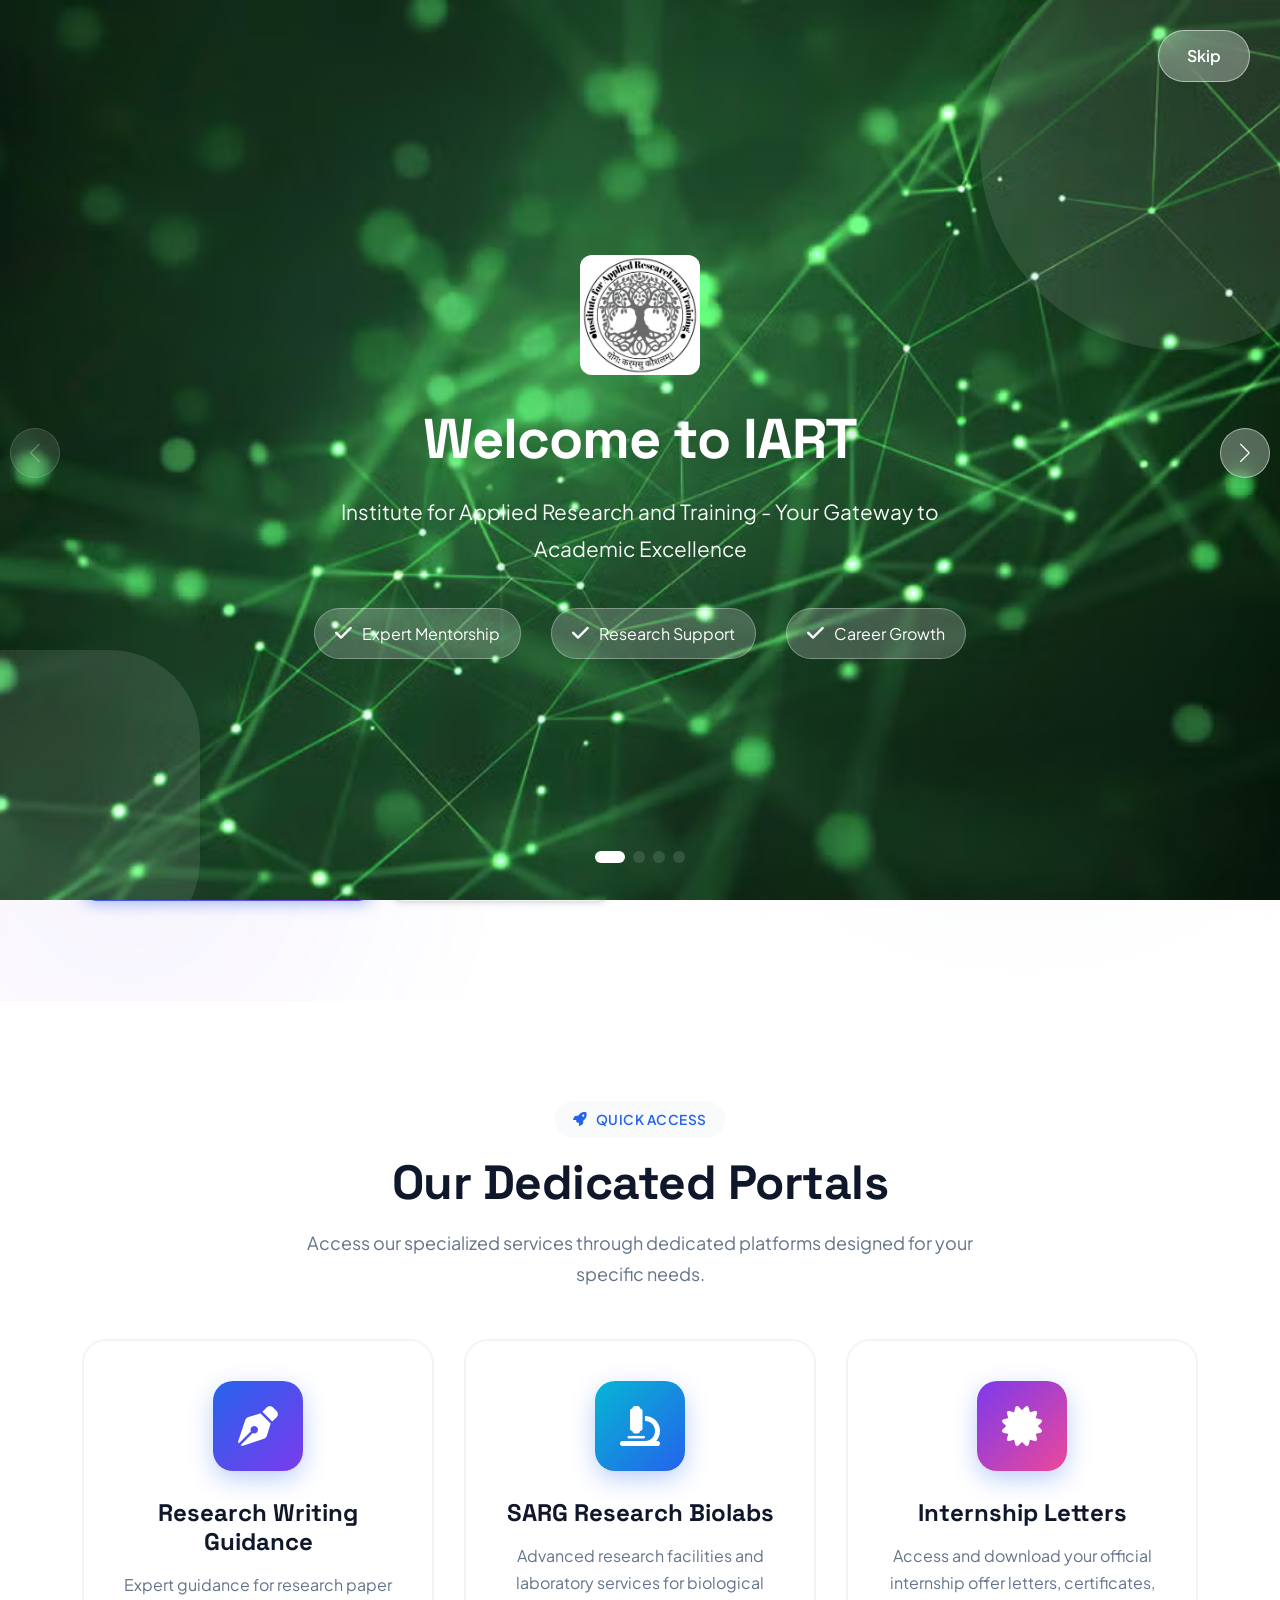
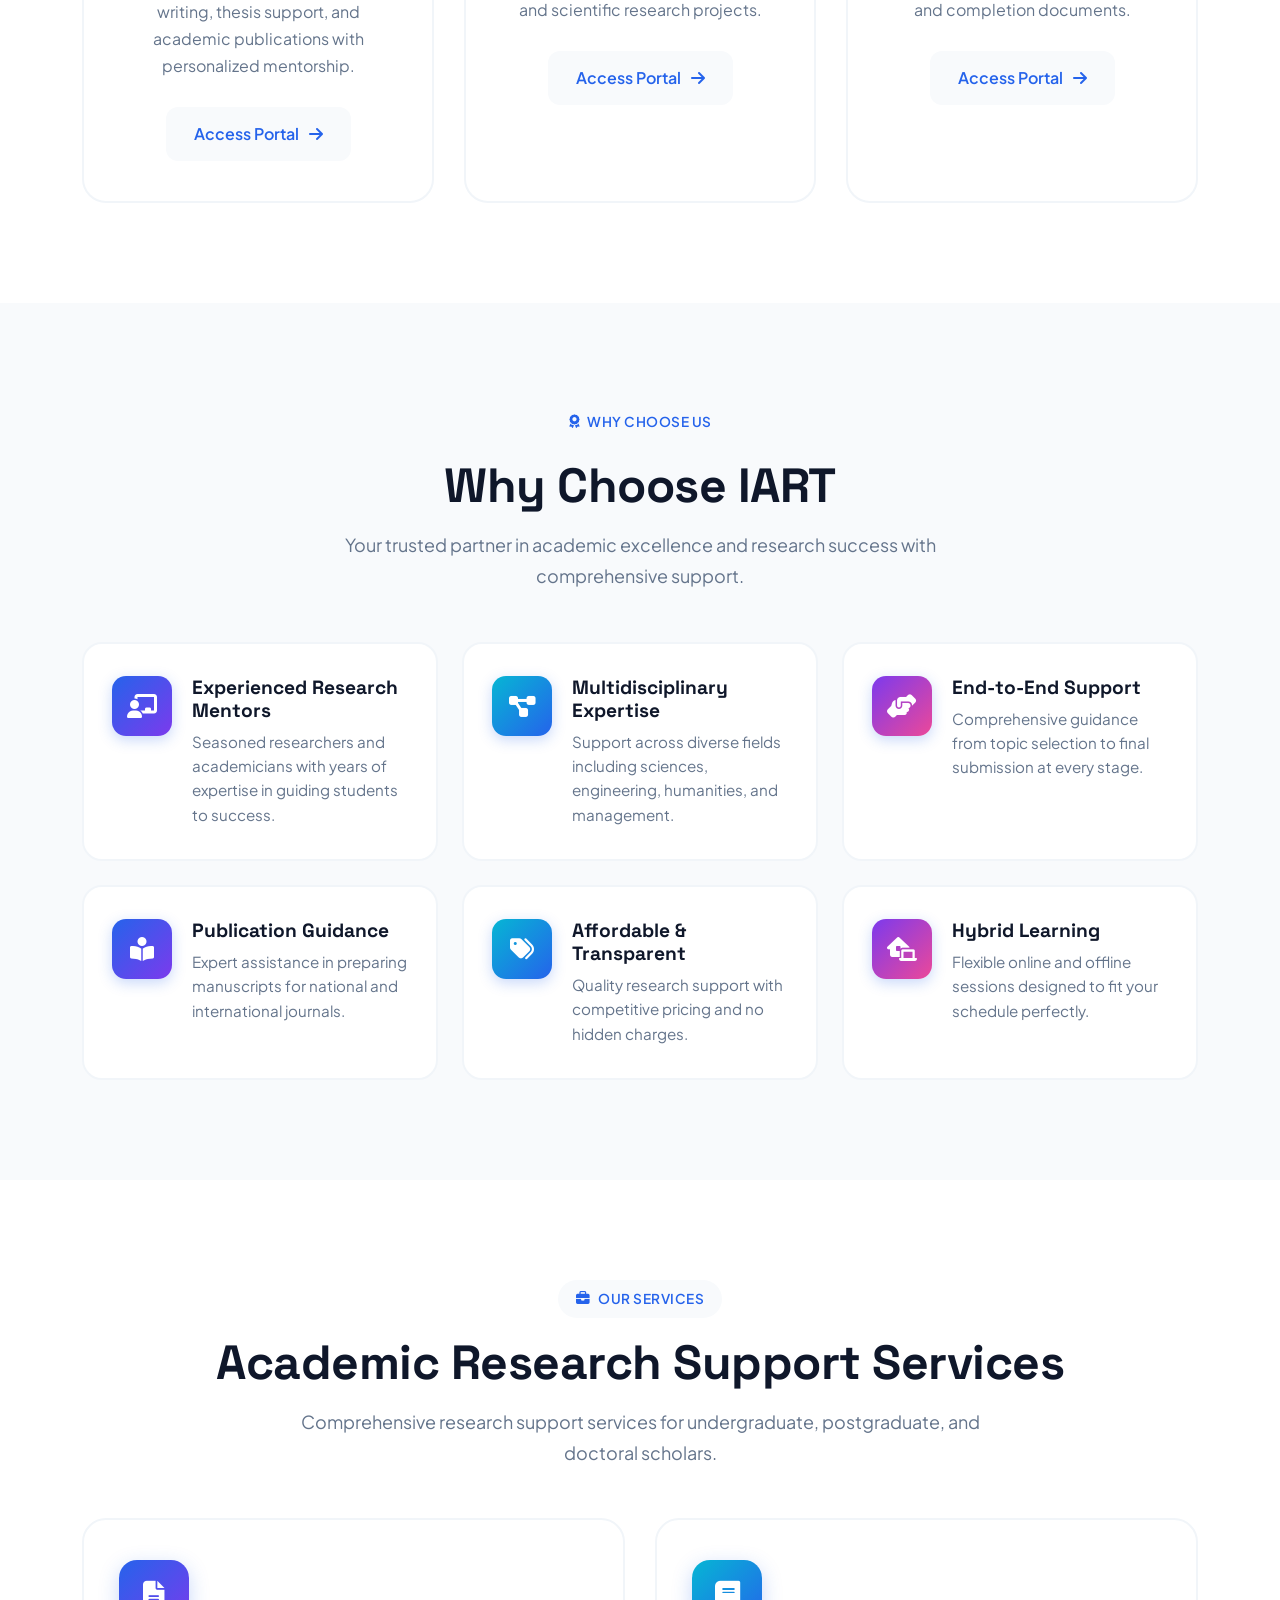
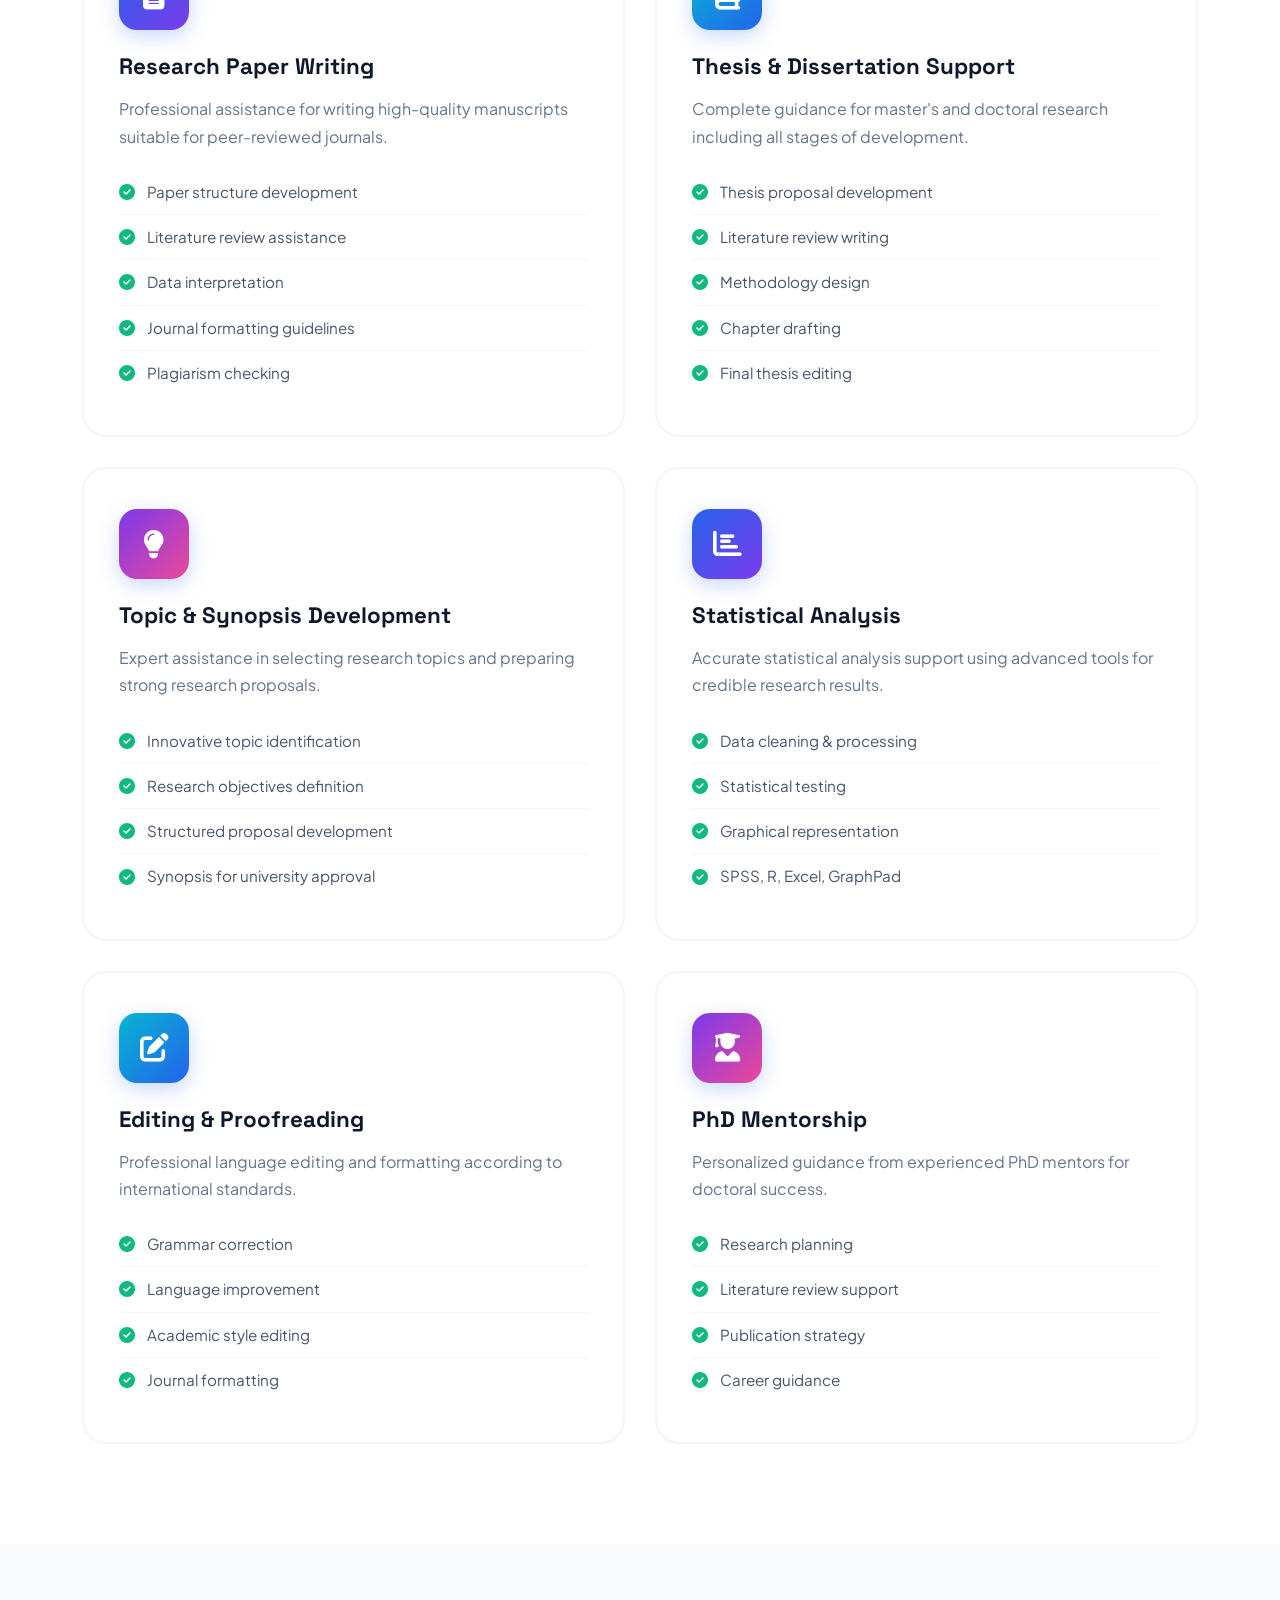
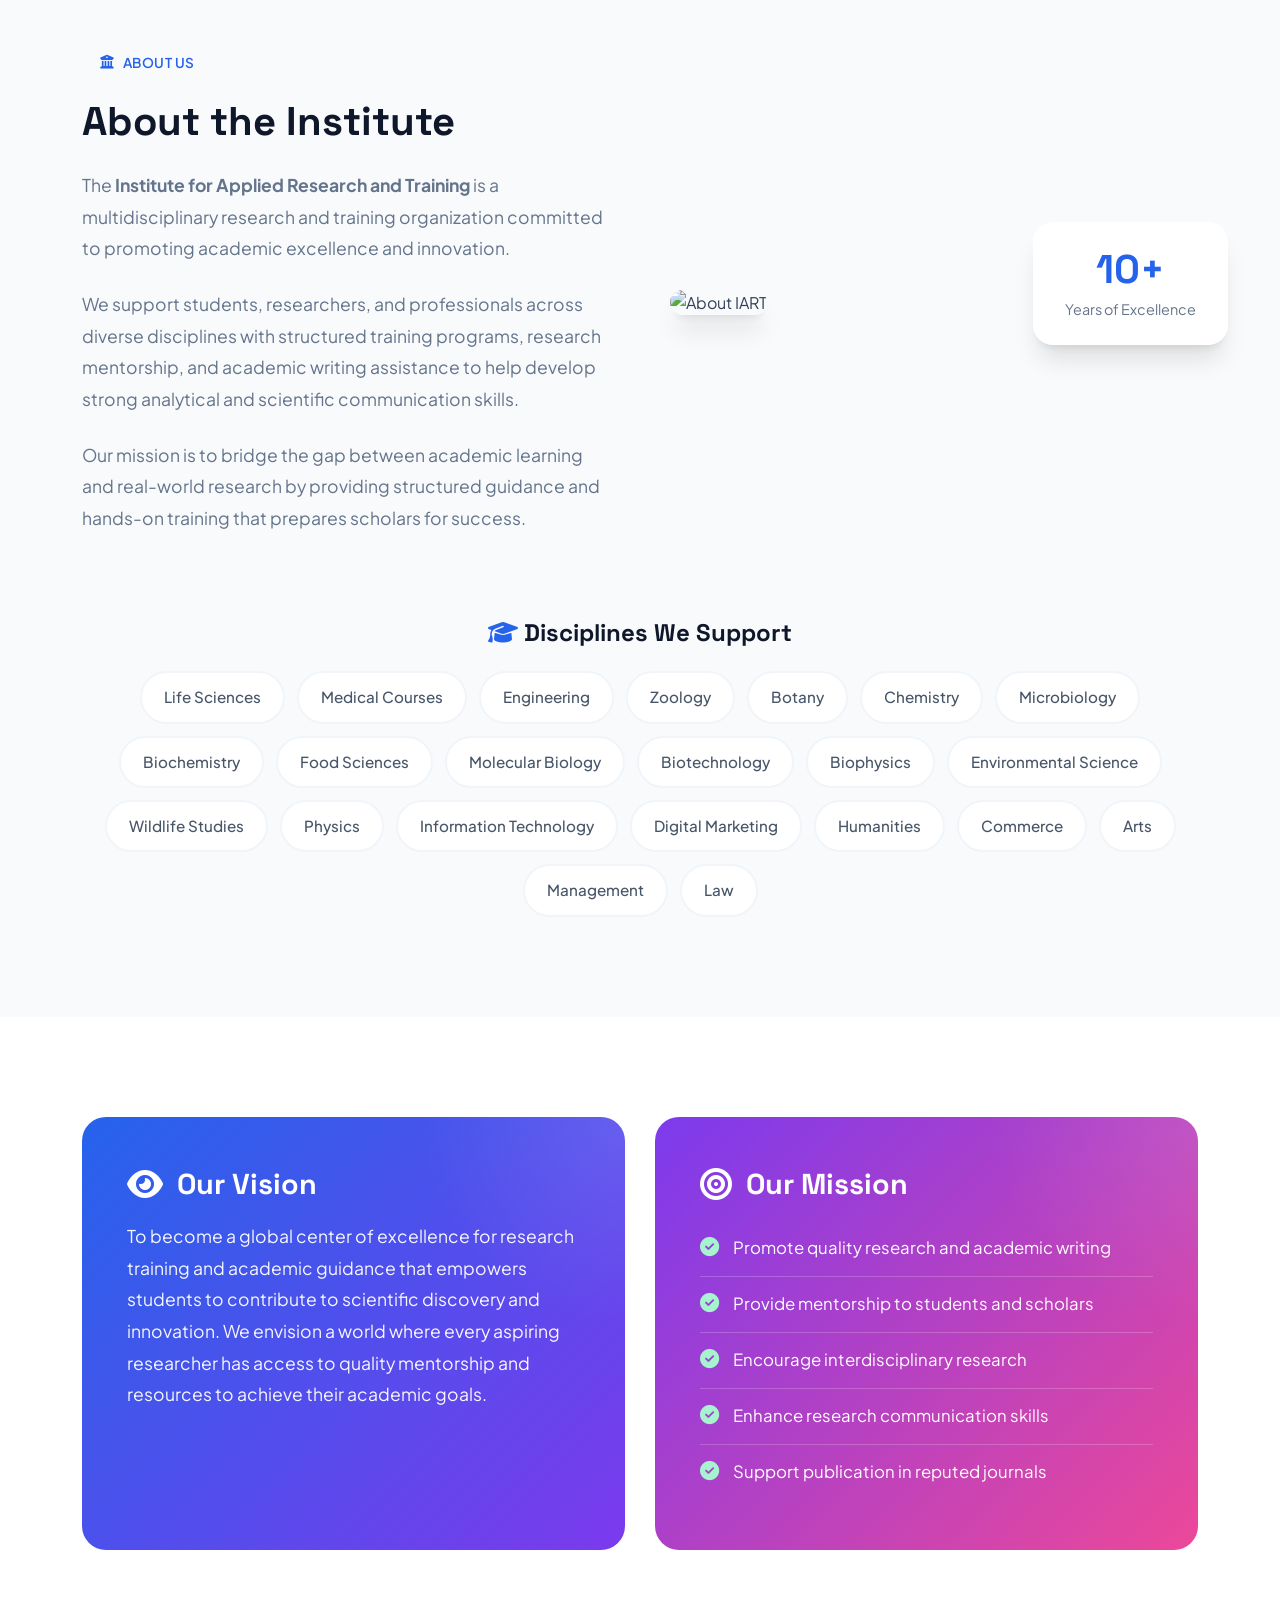
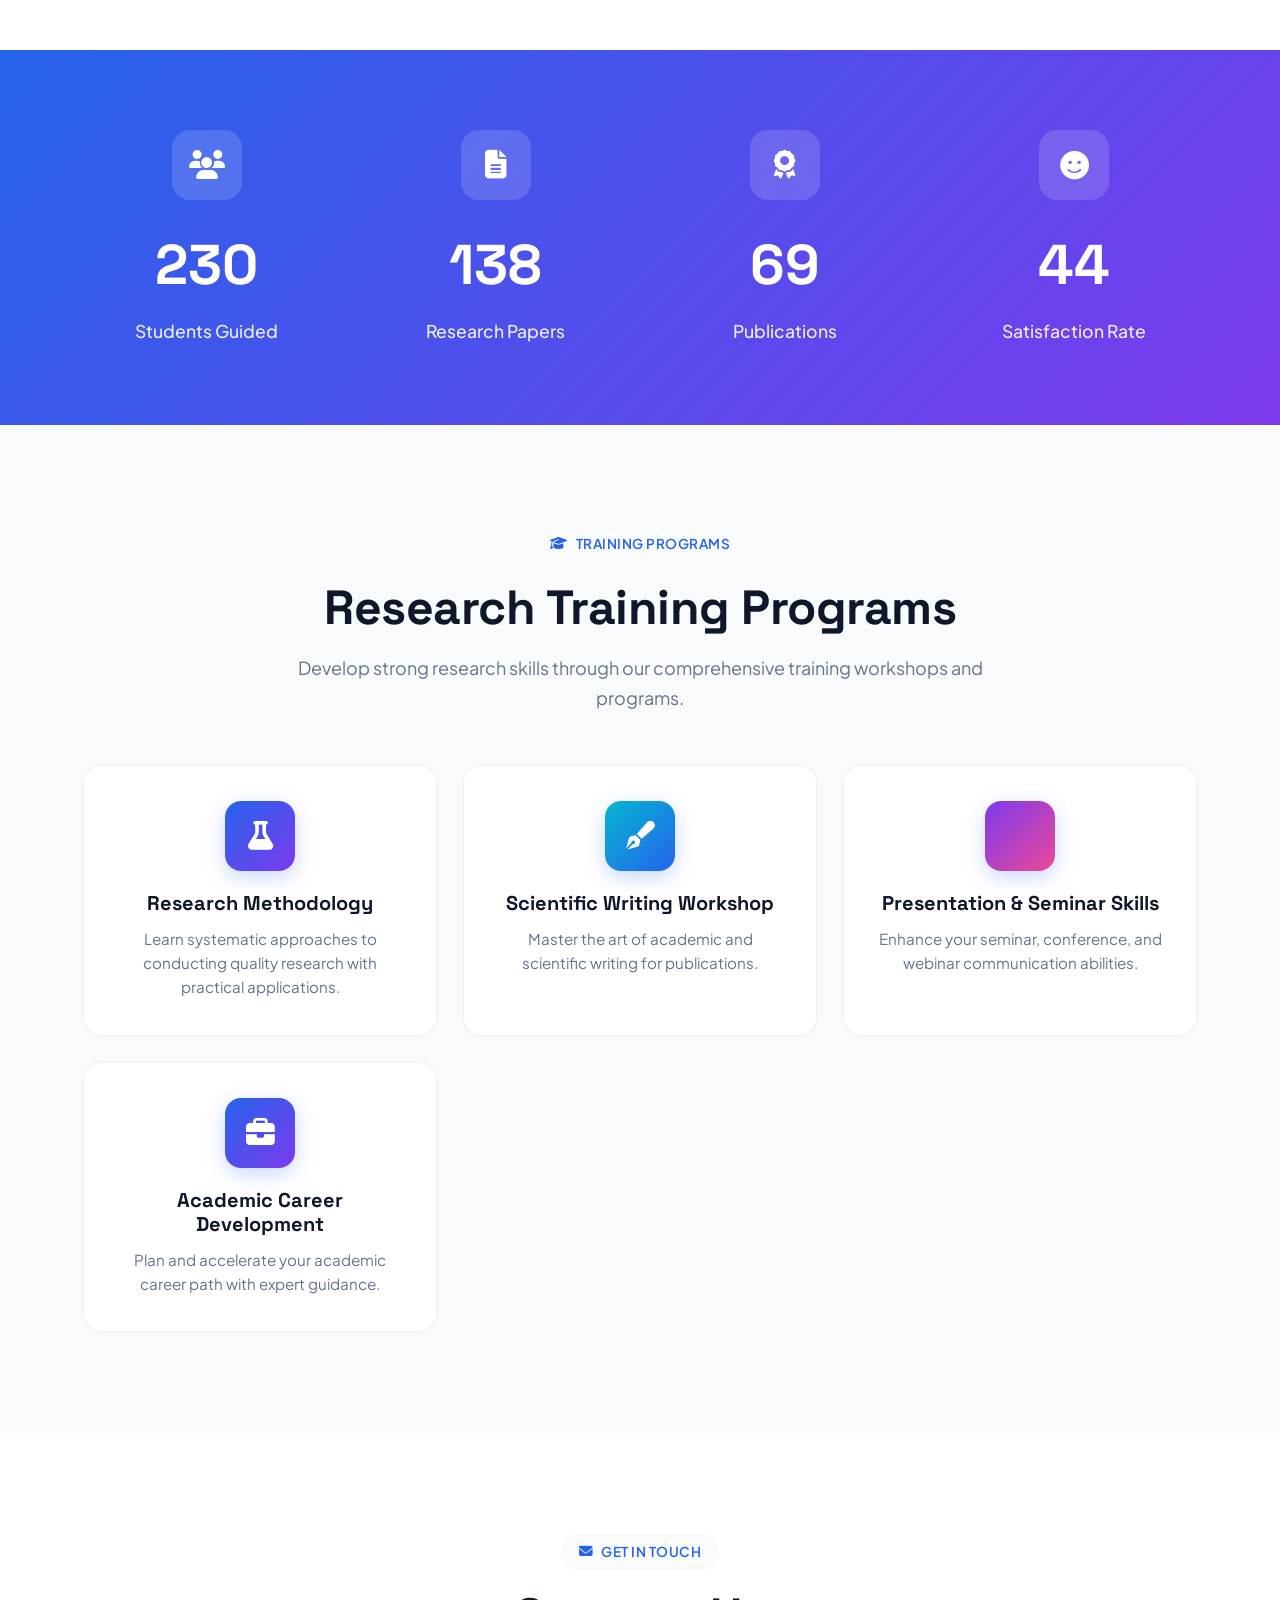
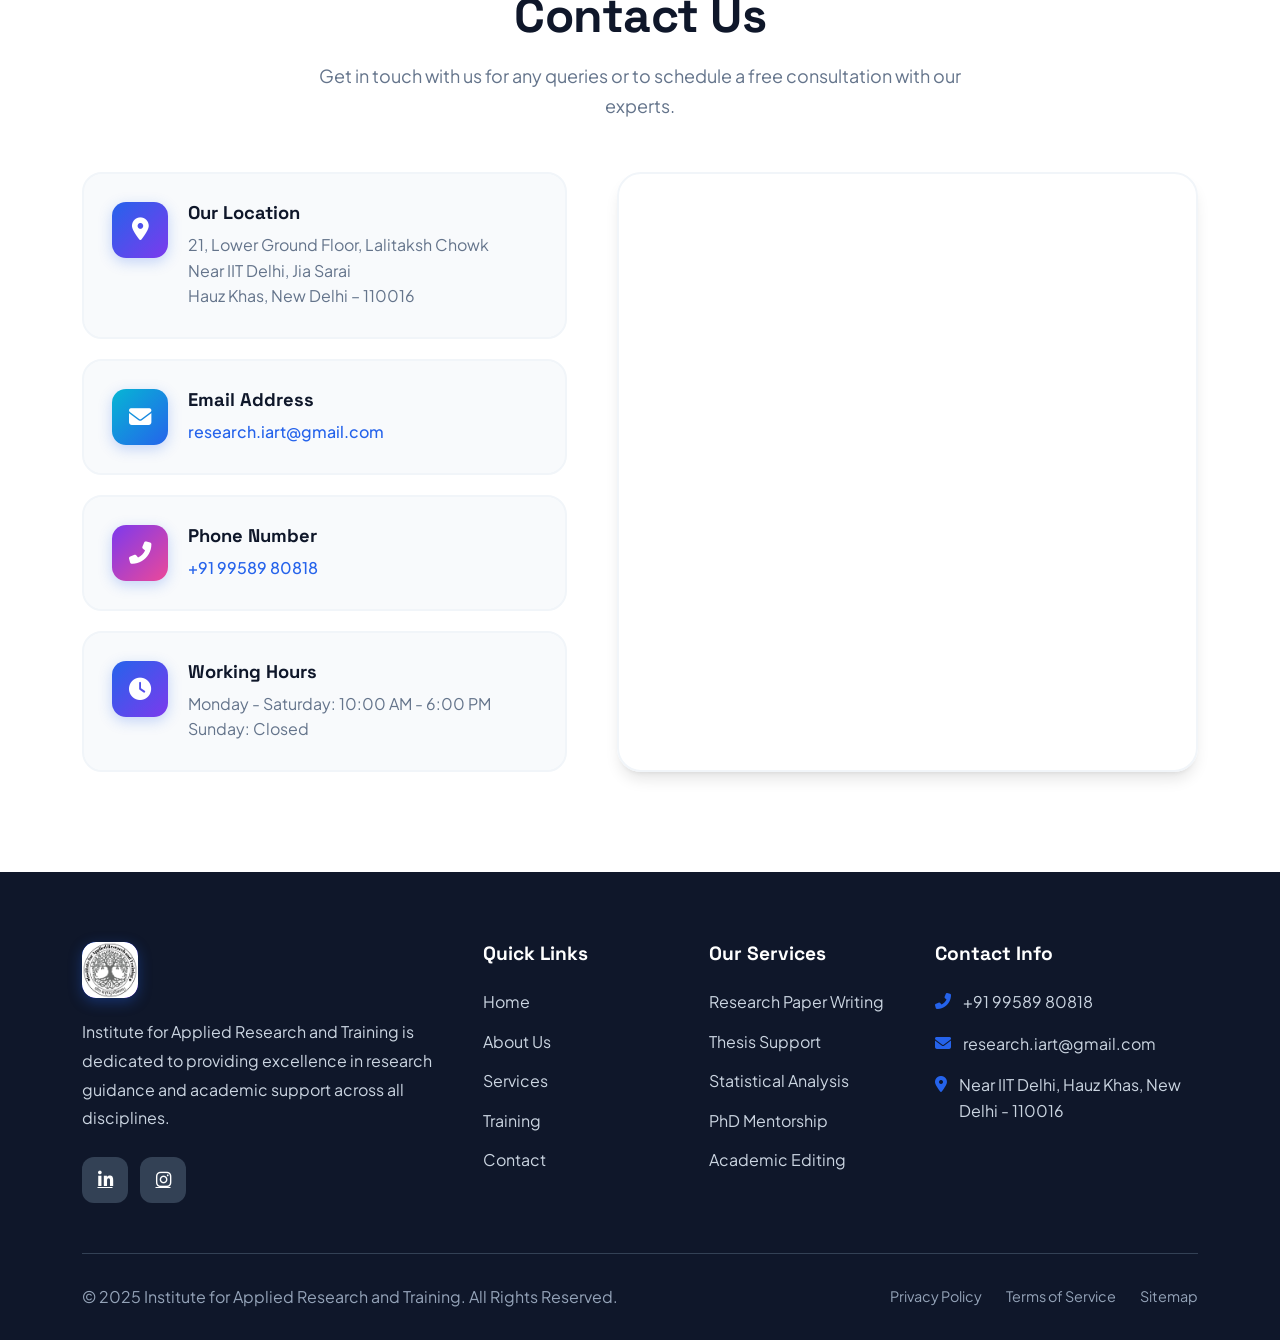
==== index.html @ fc478bd8 "code updated" ====
<!DOCTYPE html>
<html lang="en">

<head>
    <meta charset="UTF-8">
    <meta name="viewport" content="width=device-width, initial-scale=1.0">
    <title>IART - Institute for Applied Research and Training</title>

    <!-- Bootstrap 5 -->
    <link href="https://cdn.jsdelivr.net/npm/bootstrap@5.3.3/dist/css/bootstrap.min.css" rel="stylesheet">
    <!-- Bootstrap Icons -->
    <link href="https://cdn.jsdelivr.net/npm/bootstrap-icons/font/bootstrap-icons.css" rel="stylesheet">
    <!-- Font Awesome -->
    <link rel="stylesheet" href="https://cdnjs.cloudflare.com/ajax/libs/font-awesome/6.5.0/css/all.min.css">
    <!-- Google Fonts -->
    <link
        href="https://fonts.googleapis.com/css2?family=Plus+Jakarta+Sans:wght@300;400;500;600;700;800&family=Space+Grotesk:wght@400;500;600;700&display=swap"
        rel="stylesheet">
    <!-- AOS Animation -->
    <link href="https://unpkg.com/aos@2.3.1/dist/aos.css" rel="stylesheet">
    <!-- Swiper Slider -->
    <link href="https://cdn.jsdelivr.net/npm/swiper@11/swiper-bundle.min.css" rel="stylesheet">

    <style>
        :root {
            --primary: #2563eb;
            --primary-light: #3b82f6;
            --primary-dark: #1d4ed8;
            --secondary: #7c3aed;
            --accent: #06b6d4;
            --success: #10b981;
            --warning: #f59e0b;
            --danger: #ef4444;
            --dark: #0f172a;
            --gray-900: #1e293b;
            --gray-800: #334155;
            --gray-700: #475569;
            --gray-600: #64748b;
            --gray-500: #94a3b8;
            --gray-400: #cbd5e1;
            --gray-300: #e2e8f0;
            --gray-200: #f1f5f9;
            --gray-100: #f8fafc;
            --white: #ffffff;
            --gradient-1: linear-gradient(135deg, #2563eb 0%, #7c3aed 100%);
            --gradient-2: linear-gradient(135deg, #06b6d4 0%, #2563eb 100%);
            --gradient-3: linear-gradient(135deg, #7c3aed 0%, #ec4899 100%);
            --gradient-4: linear-gradient(135deg, #f59e0b 0%, #ef4444 100%);
            --gradient-5: linear-gradient(135deg, #10b981 0%, #06b6d4 100%);
            --shadow-sm: 0 1px 2px 0 rgb(0 0 0 / 0.05);
            --shadow: 0 1px 3px 0 rgb(0 0 0 / 0.1), 0 1px 2px -1px rgb(0 0 0 / 0.1);
            --shadow-md: 0 4px 6px -1px rgb(0 0 0 / 0.1), 0 2px 4px -2px rgb(0 0 0 / 0.1);
            --shadow-lg: 0 10px 15px -3px rgb(0 0 0 / 0.1), 0 4px 6px -4px rgb(0 0 0 / 0.1);
            --shadow-xl: 0 20px 25px -5px rgb(0 0 0 / 0.1), 0 8px 10px -6px rgb(0 0 0 / 0.1);
        }

        * {
            margin: 0;
            padding: 0;
            box-sizing: border-box;
        }

        html {
            scroll-behavior: smooth;
        }

        body {
            font-family: 'Plus Jakarta Sans', sans-serif;
            color: var(--gray-800);
            background: var(--white);
            overflow-x: hidden;
            line-height: 1.6;
        }

        h1,
        h2,
        h3,
        h4,
        h5,
        h6 {
            font-family: 'Space Grotesk', sans-serif;
            font-weight: 700;
            line-height: 1.2;
        }

        /* ===== WELCOME SLIDER SECTION ===== */
        .welcome-section {
            position: fixed;
            top: 0;
            left: 0;
            right: 0;
            bottom: 0;
            z-index: 2000;
            display: flex;
            align-items: center;
            justify-content: center;
            background: var(--white);
            opacity: 1;
            visibility: visible;
            transition: all 0.5s ease;
        }

        .welcome-section.hidden {
            opacity: 0;
            visibility: hidden;
            z-index: -1;
        }

        .welcome-container {
            width: 100%;
            height: 100%;
            position: relative;
        }

        .swiper-wrapper {
            display: flex;
        }

        .swiper-slide {
            width: 100%;
            height: 100vh;
            display: flex;
            align-items: center;
            justify-content: center;
            position: relative;
            overflow: hidden;
        }

        /* Slide Backgrounds */
        .slide-1 {
            background-image: url("bg1.avif");
            background-size: cover;
            background-position: center;
        }

        .slide-2 {
            background-image: url("bg1.avif");
            background-size: cover;
            background-position: center;
        }

        .slide-3 {
            background-image: url("bg1.avif");
            background-size: cover;
            background-position: center;
        }

        .slide-4 {
            background-image: url("bg1.avif");
            background-size: cover;
            background-position: center;
        }

        .slide-5 {
            background-image: url("bg1.avif");
            background-size: cover;
            background-position: center;
        }

        .slide-content {
            text-align: center;
            color: white;
            z-index: 10;
            padding: 40px;
            animation: slideInContent 0.8s ease forwards;
        }

        @keyframes slideInContent {
            from {
                opacity: 0;
                transform: translateY(30px);
            }

            to {
                opacity: 1;
                transform: translateY(0);
            }
        }

        .slide-icon {
            font-size: 5rem;
            margin-bottom: 30px;
            animation: bounceIcon 1.5s ease-in-out infinite;
        }

        @keyframes bounceIcon {

            0%,
            100% {
                transform: translateY(0);
            }

            50% {
                transform: translateY(-20px);
            }
        }

        .slide-title {
            font-size: 3.5rem;
            font-weight: 800;
            margin-bottom: 20px;
            letter-spacing: -1px;
            text-shadow: 0 4px 20px rgba(0, 0, 0, 0.2);
        }

        .slide-subtitle {
            font-size: 1.3rem;
            margin-bottom: 30px;
            opacity: 0.95;
            line-height: 1.8;
            text-shadow: 0 2px 10px rgba(0, 0, 0, 0.1);
            max-width: 600px;
            margin-left: auto;
            margin-right: auto;
        }

        .slide-features {
            display: flex;
            justify-content: center;
            gap: 30px;
            flex-wrap: wrap;
            margin-top: 40px;
        }

        .feature-item {
            display: flex;
            align-items: center;
            gap: 10px;
            background: rgba(255, 255, 255, 0.2);
            padding: 12px 20px;
            border-radius: 50px;
            backdrop-filter: blur(10px);
            border: 1px solid rgba(255, 255, 255, 0.3);
        }

        .feature-item i {
            font-size: 1.2rem;
        }

        /* Slide Decorations */
        .slide-decoration {
            position: absolute;
            opacity: 0.1;
            pointer-events: none;
        }

        .decoration-1 {
            width: 400px;
            height: 400px;
            background: white;
            border-radius: 50%;
            top: -50px;
            right: -100px;
            animation: float 6s ease-in-out infinite;
        }

        .decoration-2 {
            width: 300px;
            height: 300px;
            background: white;
            border-radius: 30%;
            bottom: -50px;
            left: -100px;
            animation: float 8s ease-in-out infinite reverse;
        }

        @keyframes float {

            0%,
            100% {
                transform: translateY(0px);
            }

            50% {
                transform: translateY(20px);
            }
        }

        /* Swiper Navigation */
        .swiper-pagination {
            bottom: 30px !important;
        }

        .swiper-pagination-bullet {
            background: rgba(255, 255, 255, 0.6) !important;
            width: 12px !important;
            height: 12px !important;
            transition: all 0.3s ease;
        }

        .swiper-pagination-bullet-active {
            background: white !important;
            width: 30px !important;
            border-radius: 10px !important;
        }

        .swiper-button-next,
        .swiper-button-prev {
            background: rgba(255, 255, 255, 0.3);
            width: 50px;
            height: 50px;
            border-radius: 50%;
            backdrop-filter: blur(10px);
            border: 1px solid rgba(255, 255, 255, 0.5);
            transition: all 0.3s ease;
        }

        .swiper-button-next:hover,
        .swiper-button-prev:hover {
            background: rgba(255, 255, 255, 0.5);
            border-color: white;
        }

        .swiper-button-next::after,
        .swiper-button-prev::after {
            font-size: 1.2rem;
            color: white;
        }

        .welcome-skip-btn {
            position: absolute;
            top: 30px;
            right: 30px;
            background: rgba(255, 255, 255, 0.3);
            color: white;
            border: 1px solid rgba(255, 255, 255, 0.5);
            padding: 12px 28px;
            border-radius: 50px;
            font-weight: 600;
            cursor: pointer;
            transition: all 0.3s ease;
            backdrop-filter: blur(10px);
            z-index: 100;
        }

        .welcome-skip-btn:hover {
            background: rgba(255, 255, 255, 0.5);
            border-color: white;
            transform: translateY(-2px);
        }

        .welcome-progress {
            position: absolute;
            top: 0;
            left: 0;
            height: 3px;
            background: white;
            width: 0%;
            animation: progress 20s linear;
        }

        @keyframes progress {
            0% {
                width: 0%;
            }

            100% {
                width: 100%;
            }
        }

        /* ===== MODERN NAVBAR ===== */
        .navbar {
            background: rgba(255, 255, 255, 0.98);
            backdrop-filter: blur(20px);
            -webkit-backdrop-filter: blur(20px);
            padding: 0;
            transition: all 0.4s cubic-bezier(0.4, 0, 0.2, 1);
            border-bottom: 1px solid transparent;
            position: fixed;
            top: 0;
            left: 0;
            right: 0;
            z-index: 1050;
        }

        .navbar.scrolled {
            box-shadow: var(--shadow-lg);
            border-bottom: 1px solid var(--gray-200);
        }

        .navbar .container {
            padding: 0.875rem 1.5rem;
        }

        .navbar-brand {
            display: flex;
            align-items: center;
            gap: 14px;
            text-decoration: none;
            padding: 0;
            margin: 0;
        }

        .logo-icon {
            width: 48px;
            height: 48px;
            background: var(--gradient-1);
            border-radius: 14px;
            display: flex;
            align-items: center;
            justify-content: center;
            box-shadow: 0 4px 14px rgba(37, 99, 235, 0.35);
            transition: all 0.3s ease;
            overflow: hidden;
        }

        .logo-icon img {
            width: 100%;
            height: 100%;
            object-fit: cover;
            border-radius: 14px;
        }

        .logo-icon:hover {
            transform: scale(1.05) rotate(-2deg);
        }

        .logo-text {
            display: flex;
            flex-direction: column;
        }

        .logo-title {
            font-family: 'Space Grotesk', sans-serif;
            font-size: 1.5rem;
            font-weight: 700;
            color: var(--dark);
            letter-spacing: -0.5px;
            line-height: 1;
        }

        .logo-subtitle {
            font-size: 0.7rem;
            font-weight: 600;
            color: var(--gray-500);
            text-transform: uppercase;
            letter-spacing: 1px;
            margin-top: 2px;
        }

        .navbar-toggler {
            border: none;
            padding: 8px;
            border-radius: 10px;
            background: var(--gray-100);
            transition: all 0.3s ease;
        }

        .navbar-toggler:focus {
            box-shadow: none;
            background: var(--gray-200);
        }

        .navbar-nav {
            gap: 0.25rem;
            align-items: center;
        }

        .nav-link {
            color: var(--gray-700) !important;
            font-weight: 500;
            font-size: 0.95rem;
            padding: 0.625rem 1.125rem !important;
            border-radius: 10px;
            transition: all 0.3s ease;
            position: relative;
        }

        .nav-link::after {
            content: '';
            position: absolute;
            bottom: 6px;
            left: 50%;
            transform: translateX(-50%);
            width: 0;
            height: 2px;
            background: var(--gradient-1);
            border-radius: 2px;
            transition: all 0.3s ease;
        }

        .nav-link:hover::after,
        .nav-link.active::after {
            width: calc(100% - 24px);
        }

        .nav-link:hover,
        .nav-link.active {
            color: var(--primary) !important;
            background: rgba(37, 99, 235, 0.05);
        }

        .nav-cta {
            background: var(--gradient-1) !important;
            color: white !important;
            padding: 0.75rem 1.5rem !important;
            border-radius: 12px;
            font-weight: 600;
            box-shadow: 0 4px 14px rgba(37, 99, 235, 0.35);
            transition: all 0.3s ease;
            margin-left: 0.5rem;
            display: flex;
            align-items: center;
            gap: 8px;
        }

        .nav-cta::after {
            display: none;
        }

        .nav-cta:hover {
            transform: translateY(-2px);
            box-shadow: 0 6px 20px rgba(37, 99, 235, 0.45);
            background: var(--gradient-1) !important;
        }

        /* ===== HERO SECTION ===== */
        .hero-section {
            min-height: 100vh;
            display: flex;
            align-items: center;
            padding: 140px 0 100px;
            background: linear-gradient(180deg, var(--gray-100) 0%, var(--white) 100%);
            position: relative;
            overflow: hidden;
        }

        .hero-section::before {
            content: '';
            position: absolute;
            top: -50%;
            right: -20%;
            width: 80%;
            height: 150%;
            background: radial-gradient(ellipse at center, rgba(37, 99, 235, 0.08) 0%, transparent 70%);
            pointer-events: none;
        }

        .hero-section::after {
            content: '';
            position: absolute;
            bottom: -30%;
            left: -20%;
            width: 60%;
            height: 100%;
            background: radial-gradient(ellipse at center, rgba(124, 58, 237, 0.06) 0%, transparent 70%);
            pointer-events: none;
        }

        .hero-badge {
            display: inline-flex;
            align-items: center;
            gap: 10px;
            background: white;
            padding: 10px 20px;
            border-radius: 100px;
            font-size: 0.9rem;
            font-weight: 600;
            color: var(--primary);
            box-shadow: var(--shadow-md);
            border: 1px solid var(--gray-200);
            margin-bottom: 24px;
            animation: float 3s ease-in-out infinite;
        }

        @keyframes float {

            0%,
            100% {
                transform: translateY(0);
            }

            50% {
                transform: translateY(-5px);
            }
        }

        .hero-badge i {
            color: var(--warning);
        }

        .hero-title {
            font-size: clamp(2.5rem, 5vw, 4rem);
            font-weight: 800;
            color: var(--dark);
            margin-bottom: 24px;
            letter-spacing: -1px;
            line-height: 1.1;
        }

        .hero-title .highlight {
            background: var(--gradient-1);
            -webkit-background-clip: text;
            -webkit-text-fill-color: transparent;
            background-clip: text;
        }

        .hero-subtitle {
            font-size: 1.25rem;
            color: var(--gray-600);
            margin-bottom: 32px;
            line-height: 1.7;
            max-width: 600px;
        }

        .hero-features {
            display: flex;
            flex-wrap: wrap;
            gap: 16px;
            margin-bottom: 40px;
        }

        .hero-feature {
            display: flex;
            align-items: center;
            gap: 10px;
            background: white;
            padding: 12px 20px;
            border-radius: 12px;
            font-weight: 500;
            color: var(--gray-700);
            box-shadow: var(--shadow);
            border: 1px solid var(--gray-200);
            transition: all 0.3s ease;
        }

        .hero-feature:hover {
            transform: translateY(-3px);
            box-shadow: var(--shadow-lg);
            border-color: var(--primary);
        }

        .hero-feature i {
            color: var(--success);
            font-size: 1.1rem;
        }

        .hero-buttons {
            display: flex;
            flex-wrap: wrap;
            gap: 16px;
        }

        .btn-hero-primary {
            background: var(--gradient-1);
            color: white;
            padding: 16px 32px;
            border-radius: 14px;
            font-weight: 600;
            font-size: 1rem;
            text-decoration: none;
            display: inline-flex;
            align-items: center;
            gap: 10px;
            box-shadow: 0 4px 14px rgba(37, 99, 235, 0.35);
            transition: all 0.3s ease;
            border: none;
        }

        .btn-hero-primary:hover {
            transform: translateY(-3px);
            box-shadow: 0 8px 25px rgba(37, 99, 235, 0.45);
            color: white;
        }

        .btn-hero-secondary {
            background: white;
            color: var(--gray-700);
            padding: 16px 32px;
            border-radius: 14px;
            font-weight: 600;
            font-size: 1rem;
            text-decoration: none;
            display: inline-flex;
            align-items: center;
            gap: 10px;
            box-shadow: var(--shadow-md);
            border: 2px solid var(--gray-200);
            transition: all 0.3s ease;
        }

        .btn-hero-secondary:hover {
            transform: translateY(-3px);
            border-color: var(--primary);
            color: var(--primary);
        }

        .hero-image {
            position: relative;
        }

        .hero-image-main {
            border-radius: 24px;
            box-shadow: var(--shadow-xl);
            width: 100%;
            max-width: 550px;
            transform: perspective(1000px) rotateY(-5deg);
            transition: all 0.5s ease;
        }

        .hero-image-main:hover {
            transform: perspective(1000px) rotateY(0deg);
        }

        .floating-card {
            position: absolute;
            background: white;
            padding: 20px 24px;
            border-radius: 16px;
            box-shadow: var(--shadow-xl);
            display: flex;
            align-items: center;
            gap: 14px;
            animation: floatCard 4s ease-in-out infinite;
        }

        @keyframes floatCard {

            0%,
            100% {
                transform: translateY(0);
            }

            50% {
                transform: translateY(-10px);
            }
        }

        .floating-card.card-1 {
            top: 10%;
            right: -30px;
            animation-delay: 0s;
        }

        .floating-card.card-2 {
            bottom: 15%;
            left: -30px;
            animation-delay: 1s;
        }

        .floating-card-icon {
            width: 50px;
            height: 50px;
            background: var(--gradient-1);
            border-radius: 12px;
            display: flex;
            align-items: center;
            justify-content: center;
            color: white;
            font-size: 1.3rem;
        }

        .floating-card-text h5 {
            font-size: 1rem;
            color: var(--dark);
            margin-bottom: 2px;
        }

        .floating-card-text p {
            font-size: 0.85rem;
            color: var(--gray-500);
            margin: 0;
        }

        /* ===== PORTAL SECTION ===== */
        .portal-section {
            padding: 100px 0;
            background: var(--white);
        }

        .section-label {
            display: inline-flex;
            align-items: center;
            gap: 8px;
            background: var(--gray-100);
            color: var(--primary);
            padding: 8px 18px;
            border-radius: 100px;
            font-size: 0.85rem;
            font-weight: 600;
            text-transform: uppercase;
            letter-spacing: 0.5px;
            margin-bottom: 16px;
        }

        .section-title {
            font-size: clamp(2rem, 4vw, 3rem);
            font-weight: 800;
            color: var(--dark);
            margin-bottom: 16px;
            letter-spacing: -0.5px;
        }

        .section-description {
            font-size: 1.125rem;
            color: var(--gray-600);
            max-width: 700px;
            margin: 0 auto 50px;
            line-height: 1.7;
        }

        .portal-grid {
            display: grid;
            grid-template-columns: repeat(auto-fit, minmax(350px, 1fr));
            gap: 30px;
        }

        .portal-card {
            background: white;
            border-radius: 24px;
            padding: 40px 35px;
            border: 2px solid var(--gray-200);
            transition: all 0.4s cubic-bezier(0.4, 0, 0.2, 1);
            position: relative;
            overflow: hidden;
            text-align: center;
        }

        .portal-card::before {
            content: '';
            position: absolute;
            top: 0;
            left: 0;
            right: 0;
            height: 4px;
            background: var(--gradient-1);
            transform: scaleX(0);
            transition: all 0.4s ease;
        }

        .portal-card:hover::before {
            transform: scaleX(1);
        }

        .portal-card:hover {
            transform: translateY(-10px);
            box-shadow: var(--shadow-xl);
            border-color: var(--primary);
        }

        .portal-icon {
            width: 90px;
            height: 90px;
            background: var(--gradient-1);
            border-radius: 20px;
            display: flex;
            align-items: center;
            justify-content: center;
            margin: 0 auto 28px;
            box-shadow: 0 8px 24px rgba(37, 99, 235, 0.3);
            transition: all 0.4s ease;
        }

        .portal-card:hover .portal-icon {
            transform: scale(1.1) rotate(5deg);
            box-shadow: 0 12px 35px rgba(37, 99, 235, 0.4);
        }

        .portal-icon i {
            font-size: 2.5rem;
            color: white;
        }

        .portal-card h3 {
            font-size: 1.5rem;
            color: var(--dark);
            margin-bottom: 14px;
        }

        .portal-card p {
            color: var(--gray-600);
            font-size: 1rem;
            line-height: 1.7;
            margin-bottom: 28px;
        }

        .portal-link {
            display: inline-flex;
            align-items: center;
            gap: 10px;
            background: var(--gray-100);
            color: var(--primary);
            padding: 14px 28px;
            border-radius: 12px;
            font-weight: 600;
            text-decoration: none;
            transition: all 0.3s ease;
        }

        .portal-link:hover {
            background: var(--primary);
            color: white;
            transform: translateX(5px);
            box-shadow: 0 4px 14px rgba(37, 99, 235, 0.35);
        }

        .portal-link i {
            transition: all 0.3s ease;
        }

        .portal-link:hover i {
            transform: translateX(5px);
        }

        /* ===== WHY CHOOSE SECTION ===== */
        .why-section {
            padding: 100px 0;
            background: var(--gray-100);
        }

        .why-grid {
            display: grid;
            grid-template-columns: repeat(auto-fit, minmax(320px, 1fr));
            gap: 24px;
        }

        .why-card {
            background: white;
            border-radius: 20px;
            padding: 32px 28px;
            border: 2px solid var(--gray-200);
            transition: all 0.3s ease;
            display: flex;
            gap: 20px;
        }

        .why-card:hover {
            transform: translateY(-5px);
            box-shadow: var(--shadow-lg);
            border-color: var(--primary);
        }

        .why-icon {
            width: 60px;
            height: 60px;
            background: var(--gradient-1);
            border-radius: 14px;
            display: flex;
            align-items: center;
            justify-content: center;
            flex-shrink: 0;
            box-shadow: 0 4px 14px rgba(37, 99, 235, 0.25);
        }

        .why-icon i {
            font-size: 1.5rem;
            color: white;
        }

        .why-content h4 {
            font-size: 1.2rem;
            color: var(--dark);
            margin-bottom: 8px;
        }

        .why-content p {
            color: var(--gray-600);
            font-size: 0.95rem;
            margin: 0;
            line-height: 1.6;
        }

        /* ===== SERVICES SECTION ===== */
        .services-section {
            padding: 100px 0;
            background: var(--white);
        }

        .services-grid {
            display: grid;
            grid-template-columns: repeat(auto-fit, minmax(360px, 1fr));
            gap: 30px;
        }

        .service-card {
            background: white;
            border-radius: 24px;
            padding: 40px 35px;
            border: 2px solid var(--gray-200);
            transition: all 0.4s ease;
            position: relative;
            overflow: hidden;
        }

        .service-card::before {
            content: '';
            position: absolute;
            top: 0;
            left: 0;
            width: 100%;
            height: 100%;
            background: var(--gradient-1);
            opacity: 0;
            transition: all 0.4s ease;
            z-index: 0;
        }

        .service-card:hover::before {
            opacity: 1;
        }

        .service-card:hover {
            transform: translateY(-8px);
            box-shadow: var(--shadow-xl);
            border-color: transparent;
        }

        .service-card:hover * {
            position: relative;
            z-index: 1;
        }

        .service-card:hover .service-icon {
            background: white;
            color: var(--primary);
        }

        .service-card:hover .service-icon i {
            color: var(--primary);
        }

        .service-card:hover h3,
        .service-card:hover p,
        .service-card:hover li {
            color: white;
        }

        .service-card:hover li i {
            color: #a7f3d0;
        }

        .service-icon {
            width: 70px;
            height: 70px;
            background: var(--gradient-1);
            border-radius: 18px;
            display: flex;
            align-items: center;
            justify-content: center;
            margin-bottom: 24px;
            box-shadow: 0 6px 20px rgba(37, 99, 235, 0.25);
            transition: all 0.4s ease;
        }

        .service-icon i {
            font-size: 1.8rem;
            color: white;
            transition: all 0.4s ease;
        }

        .service-card h3 {
            font-size: 1.4rem;
            color: var(--dark);
            margin-bottom: 14px;
            transition: all 0.4s ease;
        }

        .service-card>p {
            color: var(--gray-600);
            font-size: 1rem;
            line-height: 1.7;
            margin-bottom: 20px;
            transition: all 0.4s ease;
        }

        .service-card ul {
            list-style: none;
            padding: 0;
            margin: 0;
        }

        .service-card ul li {
            display: flex;
            align-items: center;
            gap: 12px;
            padding: 10px 0;
            color: var(--gray-700);
            font-size: 0.95rem;
            border-bottom: 1px solid var(--gray-200);
            transition: all 0.4s ease;
        }

        .service-card:hover ul li {
            border-color: rgba(255, 255, 255, 0.2);
        }

        .service-card ul li:last-child {
            border-bottom: none;
        }

        .service-card ul li i {
            color: var(--success);
            font-size: 1rem;
            transition: all 0.4s ease;
        }

        /* ===== ABOUT SECTION ===== */
        .about-section {
            padding: 100px 0;
            background: var(--gray-100);
        }

        .about-content {
            display: grid;
            grid-template-columns: 1fr 1fr;
            gap: 60px;
            align-items: center;
            margin-bottom: 60px;
        }

        .about-text h2 {
            font-size: 2.5rem;
            color: var(--dark);
            margin-bottom: 24px;
        }

        .about-text p {
            color: var(--gray-600);
            font-size: 1.1rem;
            line-height: 1.8;
            margin-bottom: 24px;
        }

        .about-image {
            position: relative;
        }

        .about-image img {
            border-radius: 24px;
            box-shadow: var(--shadow-xl);
            width: 100%;
        }

        .about-stats {
            position: absolute;
            bottom: -30px;
            right: -30px;
            background: white;
            padding: 24px 32px;
            border-radius: 20px;
            box-shadow: var(--shadow-xl);
            text-align: center;
        }

        .about-stats h4 {
            font-size: 2.5rem;
            color: var(--primary);
            margin-bottom: 4px;
        }

        .about-stats p {
            color: var(--gray-600);
            font-size: 0.9rem;
            margin: 0;
        }

        .disciplines-section {
            margin-top: 40px;
        }

        .disciplines-title {
            font-size: 1.5rem;
            color: var(--dark);
            margin-bottom: 24px;
            text-align: center;
        }

        .disciplines-grid {
            display: flex;
            flex-wrap: wrap;
            gap: 12px;
            justify-content: center;
        }

        .discipline-tag {
            background: white;
            border: 2px solid var(--gray-200);
            padding: 12px 22px;
            border-radius: 100px;
            font-weight: 500;
            color: var(--gray-700);
            font-size: 0.95rem;
            transition: all 0.3s ease;
        }

        .discipline-tag:hover {
            border-color: var(--primary);
            background: var(--primary);
            color: white;
            transform: translateY(-3px);
            box-shadow: 0 4px 14px rgba(37, 99, 235, 0.25);
        }

        /* ===== VISION MISSION ===== */
        .vm-section {
            padding: 100px 0;
            background: var(--white);
        }

        .vm-grid {
            display: grid;
            grid-template-columns: repeat(auto-fit, minmax(450px, 1fr));
            gap: 30px;
        }

        .vm-card {
            background: var(--gradient-1);
            border-radius: 24px;
            padding: 50px 45px;
            color: white;
            position: relative;
            overflow: hidden;
        }

        .vm-card::before {
            content: '';
            position: absolute;
            top: -50%;
            right: -50%;
            width: 100%;
            height: 100%;
            background: radial-gradient(circle, rgba(255, 255, 255, 0.1) 0%, transparent 60%);
            pointer-events: none;
        }

        .vm-card.secondary {
            background: var(--gradient-3);
        }

        .vm-card h3 {
            font-size: 1.8rem;
            margin-bottom: 20px;
            display: flex;
            align-items: center;
            gap: 14px;
        }

        .vm-card h3 i {
            font-size: 2rem;
        }

        .vm-card p {
            font-size: 1.1rem;
            line-height: 1.8;
            opacity: 0.95;
        }

        .vm-card ul {
            list-style: none;
            padding: 0;
            margin: 0;
        }

        .vm-card ul li {
            display: flex;
            align-items: flex-start;
            gap: 14px;
            padding: 14px 0;
            border-bottom: 1px solid rgba(255, 255, 255, 0.2);
            font-size: 1.05rem;
        }

        .vm-card ul li:last-child {
            border-bottom: none;
        }

        .vm-card ul li i {
            color: #a7f3d0;
            font-size: 1.2rem;
            margin-top: 3px;
        }

        /* ===== STATS SECTION ===== */
        .stats-section {
            padding: 80px 0;
            background: var(--gradient-1);
            position: relative;
            overflow: hidden;
        }

        .stats-section::before {
            content: '';
            position: absolute;
            top: 0;
            left: 0;
            right: 0;
            bottom: 0;
            background: url('https://images.unsplash.com/photo-1522202176988-66273c2fd55f?q=80&w=2071') center/cover;
            opacity: 0.1;
        }

        .stats-grid {
            display: grid;
            grid-template-columns: repeat(auto-fit, minmax(200px, 1fr));
            gap: 40px;
            position: relative;
            z-index: 1;
        }

        .stat-item {
            text-align: center;
            color: white;
        }

        .stat-icon {
            width: 70px;
            height: 70px;
            background: rgba(255, 255, 255, 0.15);
            border-radius: 18px;
            display: flex;
            align-items: center;
            justify-content: center;
            margin: 0 auto 20px;
            backdrop-filter: blur(10px);
        }

        .stat-icon i {
            font-size: 1.8rem;
        }

        .stat-number {
            font-family: 'Space Grotesk', sans-serif;
            font-size: 3.5rem;
            font-weight: 800;
            margin-bottom: 8px;
        }

        .stat-label {
            font-size: 1.1rem;
            opacity: 0.9;
            font-weight: 500;
        }

        /* ===== TRAINING SECTION ===== */
        .training-section {
            padding: 100px 0;
            background: var(--gray-100);
        }

        .training-grid {
            display: grid;
            grid-template-columns: repeat(auto-fit, minmax(280px, 1fr));
            gap: 24px;
        }

        .training-card {
            background: white;
            border-radius: 20px;
            padding: 35px 30px;
            border: 2px solid var(--gray-200);
            text-align: center;
            transition: all 0.3s ease;
        }

        .training-card:hover {
            transform: translateY(-8px);
            box-shadow: var(--shadow-lg);
            border-color: var(--primary);
        }

        .training-icon {
            width: 70px;
            height: 70px;
            background: var(--gradient-1);
            border-radius: 16px;
            display: flex;
            align-items: center;
            justify-content: center;
            margin: 0 auto 20px;
            box-shadow: 0 6px 20px rgba(37, 99, 235, 0.25);
        }

        .training-icon i {
            font-size: 1.8rem;
            color: white;
        }

        .training-card h4 {
            font-size: 1.25rem;
            color: var(--dark);
            margin-bottom: 12px;
        }

        .training-card p {
            color: var(--gray-600);
            font-size: 0.95rem;
            margin: 0;
            line-height: 1.6;
        }

        /* ===== CONTACT SECTION ===== */
        .contact-section {
            padding: 100px 0;
            background: var(--white);
        }

        .contact-grid {
            display: grid;
            grid-template-columns: 1fr 1.2fr;
            gap: 50px;
            margin-top: 50px;
        }

        .contact-info {
            display: flex;
            flex-direction: column;
            gap: 20px;
        }

        .contact-card {
            display: flex;
            gap: 20px;
            background: var(--gray-100);
            padding: 28px;
            border-radius: 20px;
            border: 2px solid var(--gray-200);
            transition: all 0.3s ease;
        }

        .contact-card:hover {
            transform: translateX(8px);
            border-color: var(--primary);
            box-shadow: var(--shadow-md);
        }

        .contact-icon {
            width: 56px;
            height: 56px;
            background: var(--gradient-1);
            border-radius: 14px;
            display: flex;
            align-items: center;
            justify-content: center;
            flex-shrink: 0;
            box-shadow: 0 4px 14px rgba(37, 99, 235, 0.25);
        }

        .contact-icon i {
            font-size: 1.4rem;
            color: white;
        }

        .contact-details h5 {
            font-size: 1.15rem;
            color: var(--dark);
            margin-bottom: 8px;
        }

        .contact-details p {
            color: var(--gray-600);
            margin: 0;
            line-height: 1.6;
        }

        .contact-details a {
            color: var(--primary);
            text-decoration: none;
            font-weight: 500;
            transition: all 0.3s ease;
        }

        .contact-details a:hover {
            color: var(--primary-dark);
        }

        .map-container {
            border-radius: 24px;
            overflow: hidden;
            border: 2px solid var(--gray-200);
            height: 100%;
            min-height: 450px;
            box-shadow: var(--shadow-lg);
        }

        .map-container iframe {
            width: 100%;
            height: 100%;
            border: none;
        }

        /* ===== FOOTER ===== */
        footer {
            background: var(--dark);
            color: white;
            padding: 70px 0 30px;
        }

        .footer-grid {
            display: grid;
            grid-template-columns: 2fr 1fr 1fr 1.5fr;
            gap: 50px;
            margin-bottom: 50px;
        }

        .footer-brand .logo-icon {
            margin-bottom: 20px;
        }

        .footer-brand p {
            color: var(--gray-400);
            line-height: 1.8;
            margin-bottom: 24px;
        }

        .social-links {
            display: flex;
            gap: 12px;
        }

        .social-links a {
            width: 46px;
            height: 46px;
            background: var(--gray-800);
            border-radius: 12px;
            display: flex;
            align-items: center;
            justify-content: center;
            color: white;
            font-size: 1.1rem;
            transition: all 0.3s ease;
        }

        .social-links a:hover {
            background: var(--primary);
            transform: translateY(-4px);
            box-shadow: 0 4px 14px rgba(37, 99, 235, 0.4);
        }

        .footer-section h4 {
            font-size: 1.2rem;
            margin-bottom: 24px;
            color: white;
        }

        .footer-section ul {
            list-style: none;
            padding: 0;
            margin: 0;
        }

        .footer-section ul li {
            margin-bottom: 14px;
        }

        .footer-section ul li a {
            color: var(--gray-400);
            text-decoration: none;
            transition: all 0.3s ease;
            display: flex;
            align-items: center;
            gap: 8px;
        }

        .footer-section ul li a:hover {
            color: white;
            padding-left: 8px;
        }

        .footer-contact li {
            display: flex;
            align-items: flex-start;
            gap: 12px;
            color: var(--gray-400);
            margin-bottom: 16px !important;
        }

        .footer-contact li i {
            color: var(--primary);
            margin-top: 4px;
        }

        .footer-bottom {
            border-top: 1px solid var(--gray-800);
            padding-top: 30px;
            display: flex;
            justify-content: space-between;
            align-items: center;
            flex-wrap: wrap;
            gap: 20px;
        }

        .footer-bottom p {
            color: var(--gray-500);
            margin: 0;
        }

        .footer-links {
            display: flex;
            gap: 24px;
        }

        .footer-links a {
            color: var(--gray-500);
            text-decoration: none;
            font-size: 0.9rem;
            transition: all 0.3s ease;
        }

        .footer-links a:hover {
            color: white;
        }

        /* ===== SCROLL TO TOP ===== */
        .scroll-top {
            position: fixed;
            bottom: 30px;
            right: 30px;
            width: 54px;
            height: 54px;
            background: var(--gradient-1);
            border-radius: 14px;
            display: none;
            align-items: center;
            justify-content: center;
            color: white;
            cursor: pointer;
            box-shadow: 0 8px 24px rgba(37, 99, 235, 0.4);
            transition: all 0.3s ease;
            z-index: 1000;
            font-size: 1.2rem;
        }

        .scroll-top:hover {
            transform: translateY(-5px);
            box-shadow: 0 12px 30px rgba(37, 99, 235, 0.5);
        }

        .scroll-top.show {
            display: flex;
        }

        /* ===== RESPONSIVE ===== */
        @media (max-width: 1200px) {
            .footer-grid {
                grid-template-columns: 1fr 1fr;
            }
        }

        @media (max-width: 992px) {
            .logo-subtitle {
                display: none;
            }

            .about-content {
                grid-template-columns: 1fr;
                gap: 40px;
            }

            .contact-grid {
                grid-template-columns: 1fr;
            }

            .vm-grid {
                grid-template-columns: 1fr;
            }

            .hero-image {
                display: none;
            }

            .floating-card {
                display: none;
            }

            .slide-title {
                font-size: 2.5rem;
            }

            .slide-subtitle {
                font-size: 1.1rem;
            }
        }

        @media (max-width: 768px) {
            .hero-section {
                padding: 120px 0 60px;
                min-height: auto;
            }

            .hero-title {
                font-size: 2.2rem;
            }

            .section-title {
                font-size: 1.8rem;
            }

            .portal-grid,
            .services-grid {
                grid-template-columns: 1fr;
            }

            .footer-grid {
                grid-template-columns: 1fr;
                gap: 30px;
            }

            .footer-bottom {
                flex-direction: column;
                text-align: center;
            }

            .stats-section {
                padding: 60px 0;
            }

            .stat-number {
                font-size: 2.5rem;
            }

            .nav-cta {
                margin-left: 0;
                margin-top: 10px;
                width: 100%;
                justify-content: center;
            }

            .slide-features {
                gap: 15px;
            }

            .feature-item {
                padding: 10px 16px;
                font-size: 0.9rem;
            }
        }

        @media (max-width: 576px) {
            .hero-features {
                flex-direction: column;
            }

            .hero-buttons {
                flex-direction: column;
            }

            .btn-hero-primary,
            .btn-hero-secondary {
                width: 100%;
                justify-content: center;
            }

            .portal-grid {
                grid-template-columns: 1fr;
            }

            .why-card {
                flex-direction: column;
                text-align: center;
            }

            .about-stats {
                position: static;
                margin-top: 20px;
            }

            .welcome-skip-btn {
                top: 15px;
                right: 15px;
                padding: 10px 20px;
                font-size: 0.85rem;
            }

            .slide-title {
                font-size: 2rem;
            }

            .slide-icon {
                font-size: 3rem;
            }
        }

        /* New responsive breakpoint */
        @media (max-width: 576px) {
            .welcome-skip-btn {
                top: 15px;
                right: 15px;
                padding: 10px 20px;
                font-size: 0.85rem;
            }

            .slide-title {
                font-size: 2rem;
            }

            .slide-subtitle {
                font-size: 1rem;
            }

            .slide-icon {
                font-size: 3rem;
            }

            .slide-features {
                gap: 10px;
            }

            .feature-item {
                padding: 10px 16px;
                font-size: 0.9rem;
                width: 100%;
            }
        }


        /* ===== MOBILE RESPONSIVE IMPROVEMENTS FOR WELCOME SLIDER ===== */

        @media (max-width: 992px) {
            .slide-content {
                padding: 30px 20px;
            }

            .slide-title {
                font-size: 2.2rem;
                margin-bottom: 20px;
            }

            .slide-subtitle {
                font-size: 1.05rem;
                margin-bottom: 25px;
            }

            .slide-icon {
                font-size: 4rem;
                margin-bottom: 25px;
            }

            .slide-features {
                gap: 12px;
                margin-top: 25px;
            }

            .feature-item {
                padding: 10px 18px;
                font-size: 0.9rem;
            }

            .welcome-skip-btn {
                padding: 10px 24px;
                font-size: 0.9rem;
            }
        }

        @media (max-width: 768px) {
            .welcome-section {
                overflow-x: hidden;
            }

            .swiper-slide {
                height: 100vh;
                width: 100vw;
                padding: 0 15px;
            }

            .slide-content {
                padding: 20px 15px;
                max-width: 100%;
                width: 100%;
            }

            .slide-title {
                font-size: 1.9rem;
                margin-bottom: 16px;
                line-height: 1.2;
            }

            .slide-subtitle {
                font-size: 1rem;
                margin-bottom: 20px;
                padding: 0 10px;
            }

            .slide-icon {
                font-size: 3.5rem;
                margin-bottom: 20px;
            }

            .slide-icon img {
                width: 100px;
                height: 100px;
            }

            .slide-features {
                flex-direction: column;
                gap: 10px;
                margin-top: 20px;
                width: 100%;
                max-width: 350px;
                margin-left: auto;
                margin-right: auto;
            }

            .feature-item {
                width: 100%;
                justify-content: center;
                padding: 12px 20px;
                font-size: 0.9rem;
            }

            .feature-item i {
                font-size: 1.1rem;
            }

            /* Navigation buttons adjustment for mobile */
            .swiper-button-next,
            .swiper-button-prev {
                width: 40px;
                height: 40px;
            }

            .swiper-button-next::after,
            .swiper-button-prev::after {
                font-size: 1rem;
            }

            .swiper-button-prev {
                left: 10px;
            }

            .swiper-button-next {
                right: 10px;
            }

            .swiper-pagination {
                bottom: 20px !important;
            }

            .swiper-pagination-bullet {
                width: 10px !important;
                height: 10px !important;
            }

            .swiper-pagination-bullet-active {
                width: 25px !important;
            }

            /* Decorations adjustments */
            .decoration-1,
            .decoration-2 {
                display: none;
            }

            /* Skip button */
            .welcome-skip-btn {
                top: 15px;
                right: 15px;
                padding: 10px 20px;
                font-size: 0.85rem;
            }

            /* Link buttons in slides */
            .slide-content a {
                padding: 12px 24px !important;
                font-size: 0.95rem !important;
                margin-top: 20px !important;
            }
        }

        @media (max-width: 576px) {
            .slide-content {
                padding: 15px 10px;
            }

            .slide-title {
                font-size: 1.6rem;
                margin-bottom: 14px;
            }

            .slide-subtitle {
                font-size: 0.95rem;
                margin-bottom: 18px;
                padding: 0 5px;
                line-height: 1.6;
            }

            .slide-icon {
                font-size: 3rem;
                margin-bottom: 18px;
            }

            .slide-icon img {
                width: 85px;
                height: 85px;
            }

            .slide-features {
                gap: 8px;
                margin-top: 18px;
                max-width: 100%;
                padding: 0 10px;
            }

            .feature-item {
                padding: 10px 16px;
                font-size: 0.85rem;
            }

            .feature-item i {
                font-size: 1rem;
            }

            /* Make navigation arrows smaller on very small screens */
            .swiper-button-next,
            .swiper-button-prev {
                width: 35px;
                height: 35px;
            }

            .swiper-button-next::after,
            .swiper-button-prev::after {
                font-size: 0.9rem;
            }

            .swiper-button-prev {
                left: 5px;
            }

            .swiper-button-next {
                right: 5px;
            }

            .swiper-pagination {
                bottom: 15px !important;
            }

            .swiper-pagination-bullet {
                width: 8px !important;
                height: 8px !important;
                margin: 0 3px !important;
            }

            .swiper-pagination-bullet-active {
                width: 20px !important;
            }

            .welcome-skip-btn {
                top: 10px;
                right: 10px;
                padding: 8px 16px;
                font-size: 0.8rem;
            }

            /* Slide link buttons */
            .slide-content a {
                padding: 10px 20px !important;
                font-size: 0.9rem !important;
                margin-top: 15px !important;
                white-space: nowrap;
            }

            .slide-content a i {
                font-size: 0.85rem;
            }
        }

        @media (max-width: 400px) {
            .slide-title {
                font-size: 1.4rem;
            }

            .slide-subtitle {
                font-size: 0.9rem;
            }

            .slide-icon {
                font-size: 2.5rem;
            }

            .slide-icon img {
                width: 75px;
                height: 75px;
            }

            .feature-item {
                padding: 8px 14px;
                font-size: 0.8rem;
            }

            .slide-content a {
                padding: 9px 18px !important;
                font-size: 0.85rem !important;
            }

            .welcome-skip-btn {
                padding: 7px 14px;
                font-size: 0.75rem;
            }
        }

        /* Fix for landscape orientation on mobile */
        @media (max-height: 600px) and (orientation: landscape) {
            .slide-content {
                padding: 15px 20px;
            }

            .slide-icon {
                font-size: 2.5rem;
                margin-bottom: 10px;
            }

            .slide-icon img {
                width: 70px;
                height: 70px;
            }

            .slide-title {
                font-size: 1.5rem;
                margin-bottom: 10px;
            }

            .slide-subtitle {
                font-size: 0.9rem;
                margin-bottom: 12px;
            }

            .slide-features {
                margin-top: 12px;
                gap: 8px;
                flex-direction: row;
                flex-wrap: wrap;
            }

            .feature-item {
                padding: 6px 12px;
                font-size: 0.75rem;
            }

            .swiper-pagination {
                bottom: 10px !important;
            }

            .welcome-skip-btn {
                top: 8px;
                right: 8px;
                padding: 6px 12px;
                font-size: 0.75rem;
            }

            .slide-content a {
                padding: 8px 16px !important;
                font-size: 0.85rem !important;
                margin-top: 10px !important;
            }
        }

        /* Prevent horizontal scroll */
        .welcome-section,
        .welcome-container,
        .swiper,
        .swiper-wrapper {
            max-width: 100vw;
            overflow-x: hidden;
        }
    </style>


</head>

<body>

    <!-- ===== WELCOME SLIDER SECTION ===== -->
    <div class="welcome-section" id="welcomeSection">
        <div class="welcome-progress"></div>
        <button class="welcome-skip-btn" id="skipWelcome">Skip</button>

        <div class="welcome-container">
            <div class="swiper welcomeSwiper">
                <div class="swiper-wrapper">

                    <div class="swiper-slide slide-1">
                        <div class="slide-decoration decoration-1"></div>
                        <div class="slide-decoration decoration-2"></div>
                        <div class="slide-content">
                            <div class="slide-icon">
                                <img src="logo.jpeg" alt="logo"
                                    style="width: 120px; height: 120px; border-radius: 12px;">
                            </div>
                            <h2 class="slide-title">Welcome to IART</h2>
                            <p class="slide-subtitle">
                                Institute for Applied Research and Training - Your Gateway to Academic Excellence
                            </p>
                            <div class="slide-features">
                                <div class="feature-item">
                                    <i class="fas fa-check"></i>
                                    Expert Mentorship
                                </div>
                                <div class="feature-item">
                                    <i class="fas fa-check"></i>
                                    Research Support
                                </div>
                                <div class="feature-item">
                                    <i class="fas fa-check"></i>
                                    Career Growth
                                </div>
                            </div>
                        </div>
                    </div>


                    <div class="swiper-slide slide-2">
                        <div class="slide-decoration decoration-1"></div>
                        <div class="slide-decoration decoration-2"></div>

                        <div class="slide-content">

                            <div class="slide-icon">
                                <i class="fas fa-book-reader"></i>
                            </div>

                            <h2 class="slide-title">Research Writing Guidance</h2>

                            <p class="slide-subtitle">
                                Step-by-step guidance to help students and researchers write high-quality research
                                papers, theses, and academic publications.
                            </p>

                            <div class="slide-features">

                                <div class="feature-item">
                                    <i class="fas fa-check"></i>
                                    Research Paper Structure
                                </div>

                                <div class="feature-item">
                                    <i class="fas fa-check"></i>
                                    Scientific & Academic Writing
                                </div>

                                <div class="feature-item">
                                    <i class="fas fa-check"></i>
                                    Citation & Referencing
                                </div>

                                <div class="feature-item">
                                    <i class="fas fa-check"></i>
                                    Journal Publication Guidance
                                </div>

                            </div>

                            <a href="https://training.iart.com/research-guidance"
                                style="display:inline-flex;align-items:center;gap:10px;background:rgba(255,255,255,0.95);color:#f093fb;padding:14px 32px;border-radius:50px;font-weight:700;text-decoration:none;margin-top:30px;transition:all 0.3s ease;box-shadow:0 8px 25px rgba(0,0,0,0.2);font-size:1.05rem;"
                                onmouseover="this.style.transform='translateY(-3px)'; this.style.boxShadow='0 12px 35px rgba(0,0,0,0.3)';"
                                onmouseout="this.style.transform='translateY(0)'; this.style.boxShadow='0 8px 25px rgba(0,0,0,0.2)';">

                                Explore Guidance <i class="fas fa-arrow-right"></i>

                            </a>

                        </div>
                    </div>



                    <div class="swiper-slide slide-3">
                        <div class="slide-decoration decoration-1"></div>
                        <div class="slide-decoration decoration-2"></div>
                        <div class="slide-content">
                            <div class="slide-icon">
                                <i class="fas fa-microscope"></i>
                            </div>
                            <h2 class="slide-title">Research Biolabs</h2>
                            <p class="slide-subtitle">
                                State-of-the-art laboratory facilities for your research projects
                            </p>
                            <div class="slide-features">
                                <div class="feature-item">
                                    <i class="fas fa-check"></i>
                                    Modern Equipment
                                </div>
                                <div class="feature-item">
                                    <i class="fas fa-check"></i>
                                    Expert Support
                                </div>
                                <div class="feature-item">
                                    <i class="fas fa-check"></i>
                                    24/7 Access
                                </div>
                            </div>
                            <a href="https://biolabs.iart.com"
                                style="display: inline-flex; align-items: center; gap: 10px; background: rgba(255, 255, 255, 0.95); color: #00f2fe; padding: 14px 32px; border-radius: 50px; font-weight: 700; text-decoration: none; margin-top: 30px; transition: all 0.3s ease; box-shadow: 0 8px 25px rgba(0, 0, 0, 0.2); font-size: 1.05rem;"
                                onmouseover="this.style.transform='translateY(-3px)'; this.style.boxShadow='0 12px 35px rgba(0, 0, 0, 0.3)';"
                                onmouseout="this.style.transform='translateY(0)'; this.style.boxShadow='0 8px 25px rgba(0, 0, 0, 0.2)';">
                                Start Exploring <i class="fas fa-arrow-right"></i>
                            </a>
                        </div>
                    </div>


                    <div class="swiper-slide slide-4">
                        <div class="slide-decoration decoration-1"></div>
                        <div class="slide-decoration decoration-2"></div>
                        <div class="slide-content">
                            <div class="slide-icon">
                                <i class="fas fa-users"></i>
                            </div>
                            <h2 class="slide-title">Join Our Community</h2>
                            <p class="slide-subtitle">
                                Connect with 500+ students and researchers in our thriving community
                            </p>
                            <div class="slide-features">
                                <div class="feature-item">
                                    <i class="fas fa-check"></i>
                                    Networking Events
                                </div>
                                <div class="feature-item">
                                    <i class="fas fa-check"></i>
                                    Mentorship Program
                                </div>
                                <div class="feature-item">
                                    <i class="fas fa-check"></i>
                                    Collaborative Projects
                                </div>
                            </div>
                            <a href="https://community.iart.com"
                                style="display: inline-flex; align-items: center; gap: 10px; background: rgba(255, 255, 255, 0.95); color: #43e97b; padding: 14px 32px; border-radius: 50px; font-weight: 700; text-decoration: none; margin-top: 30px; transition: all 0.3s ease; box-shadow: 0 8px 25px rgba(0, 0, 0, 0.2); font-size: 1.05rem;"
                                onmouseover="this.style.transform='translateY(-3px)'; this.style.boxShadow='0 12px 35px rgba(0, 0, 0, 0.3)';"
                                onmouseout="this.style.transform='translateY(0)'; this.style.boxShadow='0 8px 25px rgba(0, 0, 0, 0.2)';">
                                Start Exploring <i class="fas fa-arrow-right"></i>
                            </a>
                        </div>
                    </div>
                </div>


                <div class="swiper-pagination"></div>


                <div class="swiper-button-next"></div>
                <div class="swiper-button-prev"></div>
            </div>
        </div>
    </div>

    <!-- MODERN NAVBAR -->
    <nav class="navbar navbar-expand-lg">
        <div class="container">
            <a class="navbar-brand" href="#home">
                <div class="logo-icon">
                    <img src="logo.jpeg" alt="IART Logo">
                </div>
                <div class="logo-text">
                    <span class="logo-title">IART</span>
                    <span class="logo-subtitle">Research & Training</span>
                </div>
            </a>

            <button class="navbar-toggler" type="button" data-bs-toggle="collapse" data-bs-target="#navbarNav">
                <span class="navbar-toggler-icon"></span>
            </button>

            <div class="collapse navbar-collapse" id="navbarNav">
                <ul class="navbar-nav ms-auto">
                    <li class="nav-item">
                        <a class="nav-link active" href="#home">Home</a>
                    </li>
                    <li class="nav-item">
                        <a class="nav-link" href="#about">About</a>
                    </li>
                    <li class="nav-item">
                        <a class="nav-link" href="#services">Services</a>
                    </li>
                    <li class="nav-item">
                        <a class="nav-link" href="#training">Training</a>
                    </li>
                    <li class="nav-item">
                        <a class="nav-link" href="#contact">Contact</a>
                    </li>
                    <li class="nav-item">
                        <a class="nav-link nav-cta" href="#contact">
                            <i class="fas fa-calendar-check"></i>
                            Get Started
                        </a>
                    </li>
                </ul>
            </div>
        </div>
    </nav>

    <!-- HERO SECTION -->
    <section class="hero-section" id="home">
        <div class="container">
            <div class="row align-items-center">
                <div class="col-lg-6" data-aos="fade-right">
                    <div class="hero-badge">
                        <i class="fas fa-sparkles"></i>
                        Welcome to IART
                    </div>

                    <h1 class="hero-title">
                        Institute for <span class="highlight">Applied Research</span> and Training
                    </h1>

                    <p class="hero-subtitle">
                        A leading academic support and research training institute dedicated to helping students,
                        researchers, and professionals achieve excellence in research and scientific writing.
                    </p>

                    <div class="hero-features">
                        <div class="hero-feature">
                            <i class="fas fa-check-circle"></i>
                            Research Paper Writing
                        </div>
                        <div class="hero-feature">
                            <i class="fas fa-check-circle"></i>
                            Thesis Guidance
                        </div>
                        <div class="hero-feature">
                            <i class="fas fa-check-circle"></i>
                            Statistical Analysis
                        </div>
                        <div class="hero-feature">
                            <i class="fas fa-check-circle"></i>
                            PhD Mentorship
                        </div>
                        <div class="hero-feature">
                            <i class="fas fa-check-circle"></i>
                            Scientific Editing
                        </div>
                        <div class="hero-feature">
                            <i class="fas fa-check-circle"></i>
                            Career Counseling
                        </div>
                    </div>

                    <div class="hero-buttons">
                        <a href="#contact" class="btn-hero-primary">
                            <i class="fas fa-paper-plane"></i>
                            Request Free Consultation
                        </a>
                        <a href="#services" class="btn-hero-secondary">
                            <i class="fas fa-arrow-right"></i>
                            Explore Services
                        </a>
                    </div>
                </div>

                <div class="col-lg-6 d-none d-lg-block" data-aos="fade-left">
                    <div class="hero-image">
                        <img src="https://images.unsplash.com/photo-1532094349884-543bc11b234d?q=80&w=2070"
                            alt="Research" class="hero-image-main">

                        <div class="floating-card card-1">
                            <div class="floating-card-icon">
                                <i class="fas fa-users"></i>
                            </div>
                            <div class="floating-card-text">
                                <h5>500+</h5>
                                <p>Students Guided</p>
                            </div>
                        </div>

                        <div class="floating-card card-2">
                            <div class="floating-card-icon" style="background: var(--gradient-3);">
                                <i class="fas fa-file-alt"></i>
                            </div>
                            <div class="floating-card-text">
                                <h5>300+</h5>
                                <p>Research Papers</p>
                            </div>
                        </div>
                    </div>
                </div>
            </div>
        </div>
    </section>

    <!-- PORTAL SECTION -->
    <section class="portal-section" id="portals">
        <div class="container">
            <div class="text-center" data-aos="fade-up">
                <div class="section-label">
                    <i class="fas fa-rocket"></i>
                    Quick Access
                </div>
                <h2 class="section-title">Our Dedicated Portals</h2>
                <p class="section-description">
                    Access our specialized services through dedicated platforms designed for your specific needs.
                </p>
            </div>

            <div class="portal-grid">
                <div class="portal-card" data-aos="fade-up" data-aos-delay="100">
                    <div class="portal-icon">
                        <i class="fas fa-pen-nib"></i>
                    </div>
                    <h3>Research Writing Guidance</h3>
                    <p>Expert guidance for research paper writing, thesis support, and academic publications with
                        personalized mentorship.</p>
                    <a href="#" class="portal-link">
                        Access Portal <i class="fas fa-arrow-right"></i>
                    </a>
                </div>

                <div class="portal-card" data-aos="fade-up" data-aos-delay="200">
                    <div class="portal-icon" style="background: var(--gradient-2);">
                        <i class="fas fa-microscope"></i>
                    </div>
                    <h3>SARG Research Biolabs</h3>
                    <p>Advanced research facilities and laboratory services for biological and scientific research
                        projects.</p>
                    <a href="#" class="portal-link">
                        Access Portal <i class="fas fa-arrow-right"></i>
                    </a>
                </div>

                <div class="portal-card" data-aos="fade-up" data-aos-delay="300">
                    <div class="portal-icon" style="background: var(--gradient-3);">
                        <i class="fas fa-certificate"></i>
                    </div>
                    <h3>Internship Letters</h3>
                    <p>Access and download your official internship offer letters, certificates, and completion
                        documents.</p>
                    <a href="#" class="portal-link">
                        Access Portal <i class="fas fa-arrow-right"></i>
                    </a>
                </div>
            </div>
        </div>
    </section>

    <!-- WHY CHOOSE SECTION -->
    <section class="why-section" id="why-choose">
        <div class="container">
            <div class="text-center" data-aos="fade-up">
                <div class="section-label">
                    <i class="fas fa-award"></i>
                    Why Choose Us
                </div>
                <h2 class="section-title">Why Choose IART</h2>
                <p class="section-description">
                    Your trusted partner in academic excellence and research success with comprehensive support.
                </p>
            </div>

            <div class="why-grid">
                <div class="why-card" data-aos="fade-up" data-aos-delay="100">
                    <div class="why-icon">
                        <i class="fas fa-chalkboard-teacher"></i>
                    </div>
                    <div class="why-content">
                        <h4>Experienced Research Mentors</h4>
                        <p>Seasoned researchers and academicians with years of expertise in guiding students to success.
                        </p>
                    </div>
                </div>

                <div class="why-card" data-aos="fade-up" data-aos-delay="150">
                    <div class="why-icon" style="background: var(--gradient-2);">
                        <i class="fas fa-project-diagram"></i>
                    </div>
                    <div class="why-content">
                        <h4>Multidisciplinary Expertise</h4>
                        <p>Support across diverse fields including sciences, engineering, humanities, and management.
                        </p>
                    </div>
                </div>

                <div class="why-card" data-aos="fade-up" data-aos-delay="200">
                    <div class="why-icon" style="background: var(--gradient-3);">
                        <i class="fas fa-hands-helping"></i>
                    </div>
                    <div class="why-content">
                        <h4>End-to-End Support</h4>
                        <p>Comprehensive guidance from topic selection to final submission at every stage.</p>
                    </div>
                </div>

                <div class="why-card" data-aos="fade-up" data-aos-delay="250">
                    <div class="why-icon">
                        <i class="fas fa-book-reader"></i>
                    </div>
                    <div class="why-content">
                        <h4>Publication Guidance</h4>
                        <p>Expert assistance in preparing manuscripts for national and international journals.</p>
                    </div>
                </div>

                <div class="why-card" data-aos="fade-up" data-aos-delay="300">
                    <div class="why-icon" style="background: var(--gradient-2);">
                        <i class="fas fa-tags"></i>
                    </div>
                    <div class="why-content">
                        <h4>Affordable & Transparent</h4>
                        <p>Quality research support with competitive pricing and no hidden charges.</p>
                    </div>
                </div>

                <div class="why-card" data-aos="fade-up" data-aos-delay="350">
                    <div class="why-icon" style="background: var(--gradient-3);">
                        <i class="fas fa-laptop-house"></i>
                    </div>
                    <div class="why-content">
                        <h4>Hybrid Learning</h4>
                        <p>Flexible online and offline sessions designed to fit your schedule perfectly.</p>
                    </div>
                </div>
            </div>
        </div>
    </section>

    <!-- SERVICES SECTION -->
    <section class="services-section" id="services">
        <div class="container">
            <div class="text-center" data-aos="fade-up">
                <div class="section-label">
                    <i class="fas fa-briefcase"></i>
                    Our Services
                </div>
                <h2 class="section-title">Academic Research Support Services</h2>
                <p class="section-description">
                    Comprehensive research support services for undergraduate, postgraduate, and doctoral scholars.
                </p>
            </div>

            <div class="services-grid">
                <div class="service-card" data-aos="fade-up" data-aos-delay="100">
                    <div class="service-icon">
                        <i class="fas fa-file-alt"></i>
                    </div>
                    <h3>Research Paper Writing</h3>
                    <p>Professional assistance for writing high-quality manuscripts suitable for peer-reviewed journals.
                    </p>
                    <ul>
                        <li><i class="fas fa-check-circle"></i> Paper structure development</li>
                        <li><i class="fas fa-check-circle"></i> Literature review assistance</li>
                        <li><i class="fas fa-check-circle"></i> Data interpretation</li>
                        <li><i class="fas fa-check-circle"></i> Journal formatting guidelines</li>
                        <li><i class="fas fa-check-circle"></i> Plagiarism checking</li>
                    </ul>
                </div>

                <div class="service-card" data-aos="fade-up" data-aos-delay="150">
                    <div class="service-icon" style="background: var(--gradient-2);">
                        <i class="fas fa-book"></i>
                    </div>
                    <h3>Thesis & Dissertation Support</h3>
                    <p>Complete guidance for master's and doctoral research including all stages of development.</p>
                    <ul>
                        <li><i class="fas fa-check-circle"></i> Thesis proposal development</li>
                        <li><i class="fas fa-check-circle"></i> Literature review writing</li>
                        <li><i class="fas fa-check-circle"></i> Methodology design</li>
                        <li><i class="fas fa-check-circle"></i> Chapter drafting</li>
                        <li><i class="fas fa-check-circle"></i> Final thesis editing</li>
                    </ul>
                </div>

                <div class="service-card" data-aos="fade-up" data-aos-delay="200">
                    <div class="service-icon" style="background: var(--gradient-3);">
                        <i class="fas fa-lightbulb"></i>
                    </div>
                    <h3>Topic & Synopsis Development</h3>
                    <p>Expert assistance in selecting research topics and preparing strong research proposals.</p>
                    <ul>
                        <li><i class="fas fa-check-circle"></i> Innovative topic identification</li>
                        <li><i class="fas fa-check-circle"></i> Research objectives definition</li>
                        <li><i class="fas fa-check-circle"></i> Structured proposal development</li>
                        <li><i class="fas fa-check-circle"></i> Synopsis for university approval</li>
                    </ul>
                </div>

                <div class="service-card" data-aos="fade-up" data-aos-delay="250">
                    <div class="service-icon">
                        <i class="fas fa-chart-bar"></i>
                    </div>
                    <h3>Statistical Analysis</h3>
                    <p>Accurate statistical analysis support using advanced tools for credible research results.</p>
                    <ul>
                        <li><i class="fas fa-check-circle"></i> Data cleaning & processing</li>
                        <li><i class="fas fa-check-circle"></i> Statistical testing</li>
                        <li><i class="fas fa-check-circle"></i> Graphical representation</li>
                        <li><i class="fas fa-check-circle"></i> SPSS, R, Excel, GraphPad</li>
                    </ul>
                </div>

                <div class="service-card" data-aos="fade-up" data-aos-delay="300">
                    <div class="service-icon" style="background: var(--gradient-2);">
                        <i class="fas fa-edit"></i>
                    </div>
                    <h3>Editing & Proofreading</h3>
                    <p>Professional language editing and formatting according to international standards.</p>
                    <ul>
                        <li><i class="fas fa-check-circle"></i> Grammar correction</li>
                        <li><i class="fas fa-check-circle"></i> Language improvement</li>
                        <li><i class="fas fa-check-circle"></i> Academic style editing</li>
                        <li><i class="fas fa-check-circle"></i> Journal formatting</li>
                    </ul>
                </div>

                <div class="service-card" data-aos="fade-up" data-aos-delay="350">
                    <div class="service-icon" style="background: var(--gradient-3);">
                        <i class="fas fa-user-graduate"></i>
                    </div>
                    <h3>PhD Mentorship</h3>
                    <p>Personalized guidance from experienced PhD mentors for doctoral success.</p>
                    <ul>
                        <li><i class="fas fa-check-circle"></i> Research planning</li>
                        <li><i class="fas fa-check-circle"></i> Literature review support</li>
                        <li><i class="fas fa-check-circle"></i> Publication strategy</li>
                        <li><i class="fas fa-check-circle"></i> Career guidance</li>
                    </ul>
                </div>
            </div>
        </div>
    </section>

    <!-- ABOUT SECTION -->
    <section class="about-section" id="about">
        <div class="container">
            <div class="about-content">
                <div class="about-text" data-aos="fade-right">
                    <div class="section-label">
                        <i class="fas fa-university"></i>
                        About Us
                    </div>
                    <h2>About the Institute</h2>
                    <p>
                        The <strong>Institute for Applied Research and Training</strong> is a multidisciplinary research
                        and training organization committed to promoting academic excellence and innovation.
                    </p>
                    <p>
                        We support students, researchers, and professionals across diverse disciplines with structured
                        training programs, research mentorship, and academic writing assistance to help develop strong
                        analytical and scientific communication skills.
                    </p>
                    <p>
                        Our mission is to bridge the gap between academic learning and real-world research by providing
                        structured guidance and hands-on training that prepares scholars for success.
                    </p>
                </div>

                <div class="about-image" data-aos="fade-left">
                    <img src="https://images.unsplash.com/photo-1434030216411-0b793f4b4173?q=80&w=2070"
                        alt="About IART">
                    <div class="about-stats">
                        <h4>10+</h4>
                        <p>Years of Excellence</p>
                    </div>
                </div>
            </div>

            <div class="disciplines-section" data-aos="fade-up">
                <h3 class="disciplines-title">
                    <i class="fas fa-graduation-cap" style="color: var(--primary);"></i>
                    Disciplines We Support
                </h3>
                <div class="disciplines-grid">
                    <span class="discipline-tag">Life Sciences</span>
                    <span class="discipline-tag">Medical Courses</span>
                    <span class="discipline-tag">Engineering</span>
                    <span class="discipline-tag">Zoology</span>
                    <span class="discipline-tag">Botany</span>
                    <span class="discipline-tag">Chemistry</span>
                    <span class="discipline-tag">Microbiology</span>
                    <span class="discipline-tag">Biochemistry</span>
                    <span class="discipline-tag">Food Sciences</span>
                    <span class="discipline-tag">Molecular Biology</span>
                    <span class="discipline-tag">Biotechnology</span>
                    <span class="discipline-tag">Biophysics</span>
                    <span class="discipline-tag">Environmental Science</span>
                    <span class="discipline-tag">Wildlife Studies</span>
                    <span class="discipline-tag">Physics</span>
                    <span class="discipline-tag">Information Technology</span>
                    <span class="discipline-tag">Digital Marketing</span>
                    <span class="discipline-tag">Humanities</span>
                    <span class="discipline-tag">Commerce</span>
                    <span class="discipline-tag">Arts</span>
                    <span class="discipline-tag">Management</span>
                    <span class="discipline-tag">Law</span>
                </div>
            </div>
        </div>
    </section>

    <!-- VISION MISSION SECTION -->
    <section class="vm-section">
        <div class="container">
            <div class="vm-grid">
                <div class="vm-card" data-aos="fade-right">
                    <h3><i class="fas fa-eye"></i> Our Vision</h3>
                    <p>
                        To become a global center of excellence for research training and academic guidance that
                        empowers students to contribute to scientific discovery and innovation. We envision a world
                        where every aspiring researcher has access to quality mentorship and resources to achieve their
                        academic goals.
                    </p>
                </div>

                <div class="vm-card secondary" data-aos="fade-left">
                    <h3><i class="fas fa-bullseye"></i> Our Mission</h3>
                    <ul>
                        <li><i class="fas fa-check-circle"></i> Promote quality research and academic writing</li>
                        <li><i class="fas fa-check-circle"></i> Provide mentorship to students and scholars</li>
                        <li><i class="fas fa-check-circle"></i> Encourage interdisciplinary research</li>
                        <li><i class="fas fa-check-circle"></i> Enhance research communication skills</li>
                        <li><i class="fas fa-check-circle"></i> Support publication in reputed journals</li>
                    </ul>
                </div>
            </div>
        </div>
    </section>

    <!-- STATS SECTION -->
    <section class="stats-section">
        <div class="container">
            <div class="stats-grid">
                <div class="stat-item" data-aos="zoom-in" data-aos-delay="100">
                    <div class="stat-icon">
                        <i class="fas fa-users"></i>
                    </div>
                    <div class="stat-number counter" data-target="500">0</div>
                    <div class="stat-label">Students Guided</div>
                </div>

                <div class="stat-item" data-aos="zoom-in" data-aos-delay="150">
                    <div class="stat-icon">
                        <i class="fas fa-file-alt"></i>
                    </div>
                    <div class="stat-number counter" data-target="300">0</div>
                    <div class="stat-label">Research Papers</div>
                </div>

                <div class="stat-item" data-aos="zoom-in" data-aos-delay="200">
                    <div class="stat-icon">
                        <i class="fas fa-award"></i>
                    </div>
                    <div class="stat-number counter" data-target="150">0</div>
                    <div class="stat-label">Publications</div>
                </div>

                <div class="stat-item" data-aos="zoom-in" data-aos-delay="250">
                    <div class="stat-icon">
                        <i class="fas fa-smile"></i>
                    </div>
                    <div class="stat-number counter" data-target="95">0</div>
                    <div class="stat-label">Satisfaction Rate</div>
                </div>
            </div>
        </div>
    </section>

    <!-- TRAINING SECTION -->
    <section class="training-section" id="training">
        <div class="container">
            <div class="text-center" data-aos="fade-up">
                <div class="section-label">
                    <i class="fas fa-graduation-cap"></i>
                    Training Programs
                </div>
                <h2 class="section-title">Research Training Programs</h2>
                <p class="section-description">
                    Develop strong research skills through our comprehensive training workshops and programs.
                </p>
            </div>

            <div class="training-grid">
                <div class="training-card" data-aos="fade-up" data-aos-delay="100">
                    <div class="training-icon">
                        <i class="fas fa-flask"></i>
                    </div>
                    <h4>Research Methodology</h4>
                    <p>Learn systematic approaches to conducting quality research with practical applications.</p>
                </div>

                <div class="training-card" data-aos="fade-up" data-aos-delay="150">
                    <div class="training-icon" style="background: var(--gradient-2);">
                        <i class="fas fa-pen-fancy"></i>
                    </div>
                    <h4>Scientific Writing Workshop</h4>
                    <p>Master the art of academic and scientific writing for publications.</p>
                </div>

                <div class="training-card" data-aos="fade-up" data-aos-delay="200">
                    <div class="training-icon" style="background: var(--gradient-3);">
                        <i class="fas fa-presentation"></i>
                    </div>
                    <h4>Presentation & Seminar Skills</h4>
                    <p>Enhance your seminar, conference, and webinar communication abilities.</p>
                </div>

                <div class="training-card" data-aos="fade-up" data-aos-delay="250">
                    <div class="training-icon">
                        <i class="fas fa-briefcase"></i>
                    </div>
                    <h4>Academic Career Development</h4>
                    <p>Plan and accelerate your academic career path with expert guidance.</p>
                </div>
            </div>
        </div>
    </section>

    <!-- CONTACT SECTION -->
    <section class="contact-section" id="contact">
        <div class="container">
            <div class="text-center" data-aos="fade-up">
                <div class="section-label">
                    <i class="fas fa-envelope"></i>
                    Get In Touch
                </div>
                <h2 class="section-title">Contact Us</h2>
                <p class="section-description">
                    Get in touch with us for any queries or to schedule a free consultation with our experts.
                </p>
            </div>

            <div class="contact-grid">
                <div class="contact-info" data-aos="fade-right">
                    <div class="contact-card">
                        <div class="contact-icon">
                            <i class="fas fa-map-marker-alt"></i>
                        </div>
                        <div class="contact-details">
                            <h5>Our Location</h5>
                            <p>
                                21, Lower Ground Floor, Lalitaksh Chowk<br>
                                Near IIT Delhi, Jia Sarai<br>
                                Hauz Khas, New Delhi – 110016
                            </p>
                        </div>
                    </div>

                    <div class="contact-card">
                        <div class="contact-icon" style="background: var(--gradient-2);">
                            <i class="fas fa-envelope"></i>
                        </div>
                        <div class="contact-details">
                            <h5>Email Address</h5>
                            <p><a href="mailto:research.iart@gmail.com">research.iart@gmail.com</a></p>
                        </div>
                    </div>

                    <div class="contact-card">
                        <div class="contact-icon" style="background: var(--gradient-3);">
                            <i class="fas fa-phone-alt"></i>
                        </div>
                        <div class="contact-details">
                            <h5>Phone Number</h5>
                            <p><a href="tel:+919958980818">+91 99589 80818</a></p>
                        </div>
                    </div>

                    <div class="contact-card">
                        <div class="contact-icon">
                            <i class="fas fa-clock"></i>
                        </div>
                        <div class="contact-details">
                            <h5>Working Hours</h5>
                            <p>Monday - Saturday: 10:00 AM - 6:00 PM<br>Sunday: Closed</p>
                        </div>
                    </div>
                </div>

                <div class="map-container" data-aos="fade-left">
                    <iframe
                        src="https://www.google.com/maps/embed?pb=!1m18!1m12!1m3!1d3504.5246279844946!2d77.19117!3d28.543627!2m3!1f0!2f0!3f0!3m2!1i1024!2i768!4f13.1!3m3!1m2!1s0x0%3A0x0!2zMjjCsDMyJzM3LjEiTiA3N8KwMTEnMjguMiJF!5e0!3m2!1sen!2sin!4v1234567890"
                        allowfullscreen="" loading="lazy"></iframe>
                </div>
            </div>
        </div>
    </section>

    <!-- FOOTER -->
    <footer>
        <div class="container">
            <div class="footer-grid">
                <div class="footer-brand">
                    <div class="logo-icon" style="width: 56px; height: 56px;">
                        <img src="logo.jpeg" alt="IART Logo">
                    </div>
                    <p>
                        Institute for Applied Research and Training is dedicated to providing excellence in research
                        guidance and academic support across all disciplines.
                    </p>
                    <div class="social-links">
                        <!-- <a href="#"><i class="fab fa-facebook-f"></i></a> -->
                        <!-- <a href="#"><i class="fab fa-twitter"></i></a> -->
                        <a href="https://www.linkedin.com/company/institute-for-applied-research-and-training/"><i
                                class="fab fa-linkedin-in"></i></a>
                        <a href="https://www.instagram.com/edu.iart?igsh=MTd3bndvaXIyZDVqMw=="><i
                                class="fab fa-instagram"></i></a>
                        <!-- <a href="#"><i class="fab fa-youtube"></i></a> -->
                    </div>
                </div>

                <div class="footer-section">
                    <h4>Quick Links</h4>
                    <ul>
                        <li><a href="#home">Home</a></li>
                        <li><a href="#about">About Us</a></li>
                        <li><a href="#services">Services</a></li>
                        <li><a href="#training">Training</a></li>
                        <li><a href="#contact">Contact</a></li>
                    </ul>
                </div>

                <div class="footer-section">
                    <h4>Our Services</h4>
                    <ul>
                        <li><a href="#services">Research Paper Writing</a></li>
                        <li><a href="#services">Thesis Support</a></li>
                        <li><a href="#services">Statistical Analysis</a></li>
                        <li><a href="#services">PhD Mentorship</a></li>
                        <li><a href="#services">Academic Editing</a></li>
                    </ul>
                </div>

                <div class="footer-section">
                    <h4>Contact Info</h4>
                    <ul class="footer-contact">
                        <li>
                            <i class="fas fa-phone-alt"></i>
                            <span>+91 99589 80818</span>
                        </li>
                        <li>
                            <i class="fas fa-envelope"></i>
                            <span>research.iart@gmail.com</span>
                        </li>
                        <li>
                            <i class="fas fa-map-marker-alt"></i>
                            <span>Near IIT Delhi, Hauz Khas, New Delhi - 110016</span>
                        </li>
                    </ul>
                </div>
            </div>

            <div class="footer-bottom">
                <p>&copy; 2025 Institute for Applied Research and Training. All Rights Reserved.</p>
                <div class="footer-links">
                    <a href="#">Privacy Policy</a>
                    <a href="#">Terms of Service</a>
                    <a href="#">Sitemap</a>
                </div>
            </div>
        </div>
    </footer>

    <!-- SCROLL TO TOP -->
    <div class="scroll-top" id="scrollTop">
        <i class="fas fa-arrow-up"></i>
    </div>

    <!-- SCRIPTS -->
    <script src="https://cdn.jsdelivr.net/npm/bootstrap@5.3.3/dist/js/bootstrap.bundle.min.js"></script>
    <script src="https://unpkg.com/aos@2.3.1/dist/aos.js"></script>
    <script src="https://cdn.jsdelivr.net/npm/swiper@11/swiper-bundle.min.js"></script>

    <script>
        // ===== INITIALIZE WELCOME SLIDER =====
        let swiper = new Swiper(".welcomeSwiper", {
            speed: 1000,
            effect: "fade",
            pagination: {
                el: ".swiper-pagination",
                clickable: true,
            },
            navigation: {
                nextEl: ".swiper-button-next",
                prevEl: ".swiper-button-prev",
            },
            autoplay: {
                delay: 20000,
                disableOnInteraction: false,
            },
            on: {
                slideChange: function () {
                    console.log("Slide changed to: " + this.activeIndex);
                }
            }
        });

        // ===== SKIP WELCOME BUTTON =====
        document.getElementById('skipWelcome').addEventListener('click', () => {
            const welcomeSection = document.getElementById('welcomeSection');
            welcomeSection.classList.add('hidden');
            document.body.style.overflow = 'auto';
        });

        // ===== AUTO HIDE WELCOME AFTER LAST SLIDE =====
        swiper.on('slideChange', function () {
            if (this.activeIndex === 4) {
                setTimeout(() => {
                    const welcomeSection = document.getElementById('welcomeSection');
                    welcomeSection.classList.add('hidden');
                    document.body.style.overflow = 'auto';
                }, 15000);
            }
        });

        // Initialize AOS (Animate On Scroll)
        AOS.init({
            duration: 700,
            once: true,
            offset: 80,
            easing: 'ease-out-cubic'
        });

        // ===== NAVBAR SCROLL EFFECT =====
        const navbar = document.querySelector('.navbar');

        window.addEventListener('scroll', function () {
            if (window.scrollY > 50) {
                navbar.classList.add('scrolled');
            } else {
                navbar.classList.remove('scrolled');
            }
        });

        // ===== ACTIVE NAV LINK ON SCROLL =====
        const sections = document.querySelectorAll('section');
        const navLinks = document.querySelectorAll('.nav-link:not(.nav-cta)');

        window.addEventListener('scroll', () => {
            let current = '';

            sections.forEach(section => {
                const sectionTop = section.offsetTop;
                const sectionHeight = section.clientHeight;

                if (scrollY >= (sectionTop - 200)) {
                    current = section.getAttribute('id');
                }
            });

            navLinks.forEach(link => {
                link.classList.remove('active');
                if (link.getAttribute('href') && link.getAttribute('href').slice(1) === current) {
                    link.classList.add('active');
                }
            });
        });

        // ===== SCROLL TO TOP BUTTON =====
        const scrollTop = document.getElementById('scrollTop');

        window.addEventListener('scroll', () => {
            if (window.pageYOffset > 400) {
                scrollTop.classList.add('show');
            } else {
                scrollTop.classList.remove('show');
            }
        });

        scrollTop.addEventListener('click', () => {
            window.scrollTo({
                top: 0,
                behavior: 'smooth'
            });
        });

        // ===== SMOOTH SCROLL FOR ANCHOR LINKS =====
        document.querySelectorAll('a[href^="#"]').forEach(anchor => {
            anchor.addEventListener('click', function (e) {
                const href = this.getAttribute('href');

                if (href !== '#' && href !== '#!') {
                    e.preventDefault();

                    const target = document.querySelector(href);
                    if (target) {
                        const offsetTop = target.offsetTop - 80;

                        window.scrollTo({
                            top: offsetTop,
                            behavior: 'smooth'
                        });

                        // Close mobile navbar if open
                        const navbarCollapse = document.querySelector('.navbar-collapse');
                        if (navbarCollapse.classList.contains('show')) {
                            const toggleBtn = document.querySelector('.navbar-toggler');
                            toggleBtn.click();
                        }
                    }
                }
            });
        });

        // ===== COUNTER ANIMATION =====
        function animateCounters() {
            const counters = document.querySelectorAll('.counter');

            counters.forEach(counter => {
                const target = parseInt(counter.getAttribute('data-target'));
                const increment = target / 100;
                let current = 0;

                const updateCounter = () => {
                    current += increment;

                    if (current < target) {
                        counter.textContent = Math.ceil(current);
                        setTimeout(updateCounter, 30);
                    } else {
                        counter.textContent = target + '+';
                    }
                };

                updateCounter();
            });
        }

        // Trigger counter animation when stats section is in view
        const observerOptions = {
            threshold: 0.5
        };

        const observer = new IntersectionObserver((entries) => {
            entries.forEach(entry => {
                if (entry.isIntersecting) {
                    if (entry.target.classList.contains('stats-section')) {
                        animateCounters();
                        observer.unobserve(entry.target);
                    }
                }
            });
        }, observerOptions);

        const statsSection = document.querySelector('.stats-section');
        if (statsSection) {
            observer.observe(statsSection);
        }

        // ===== MOBILE NAVBAR TOGGLE FIX =====
        const navbarToggler = document.querySelector('.navbar-toggler');
        const navbarCollapse = document.querySelector('.navbar-collapse');

        // Close navbar when clicking outside
        document.addEventListener('click', (e) => {
            if (!e.target.closest('.navbar')) {
                if (navbarCollapse.classList.contains('show')) {
                    navbarToggler.click();
                }
            }
        });

        // ===== TOAST NOTIFICATION FUNCTION =====
        function showToast(message, type = 'info') {
            const toast = document.createElement('div');
            toast.className = `toast toast-${type}`;
            toast.textContent = message;
            toast.style.cssText = `
    position: fixed;
    bottom: 30px;
    right: 30px;
    background: ${type === 'success' ? '#10b981' : '#3b82f6'};
    color: white;
    padding: 16px 24px;
    border-radius: 12px;
    box-shadow: 0 10px 25px rgba(0, 0, 0, 0.2);
    z-index: 9999;
    animation: slideIn 0.3s ease;
    font-weight: 500;
  `;

            document.body.appendChild(toast);

            setTimeout(() => {
                toast.style.animation = 'slideOut 0.3s ease';
                setTimeout(() => toast.remove(), 300);
            }, 3000);
        }

        // ===== ADD ANIMATION STYLES FOR TOAST =====
        const style = document.createElement('style');
        style.textContent = `
  @keyframes slideIn {
    from {
      transform: translateX(400px);
      opacity: 0;
    }
    to {
      transform: translateX(0);
      opacity: 1;
    }
  }
  
  @keyframes slideOut {
    from {
      transform: translateX(0);
      opacity: 1;
    }
    to {
      transform: translateX(400px);
      opacity: 0;
    }
  }
`;
        document.head.appendChild(style);

        console.log('All scripts initialized successfully!');
    </script>

</body>

</html>
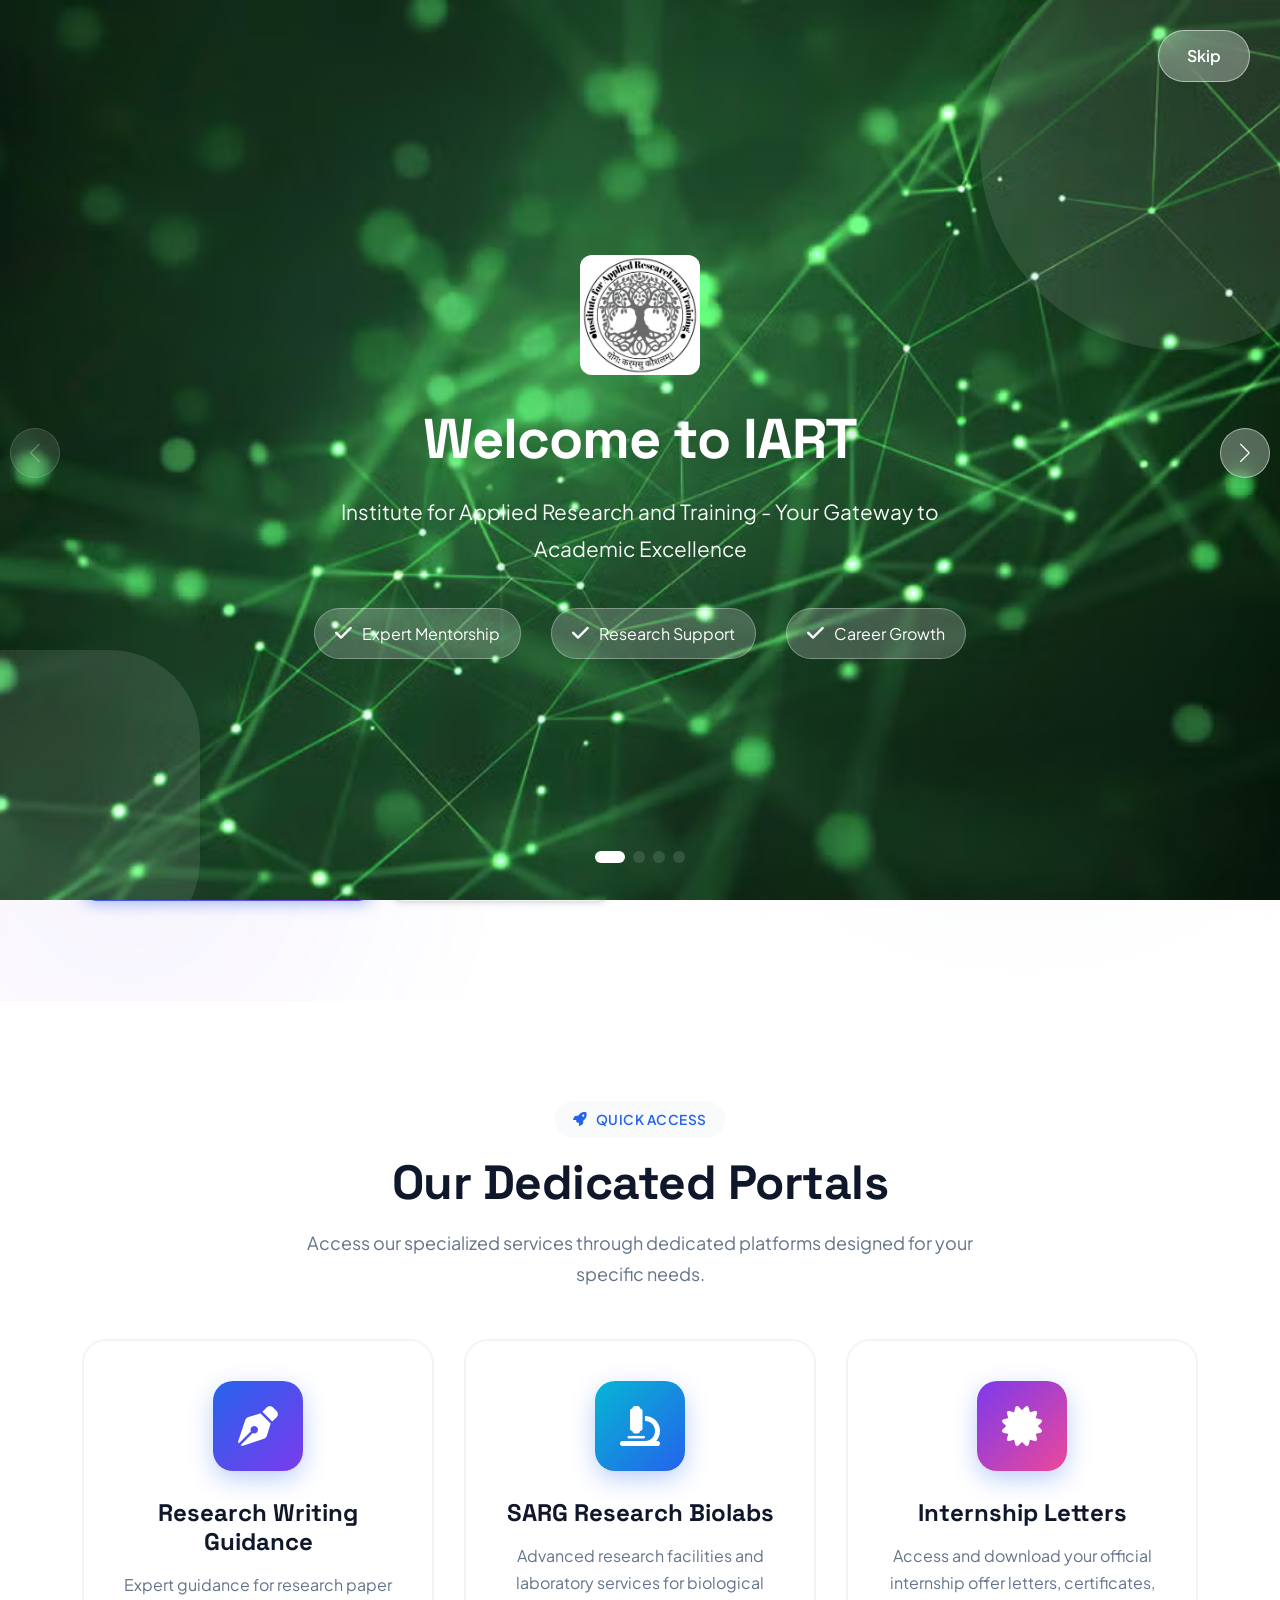
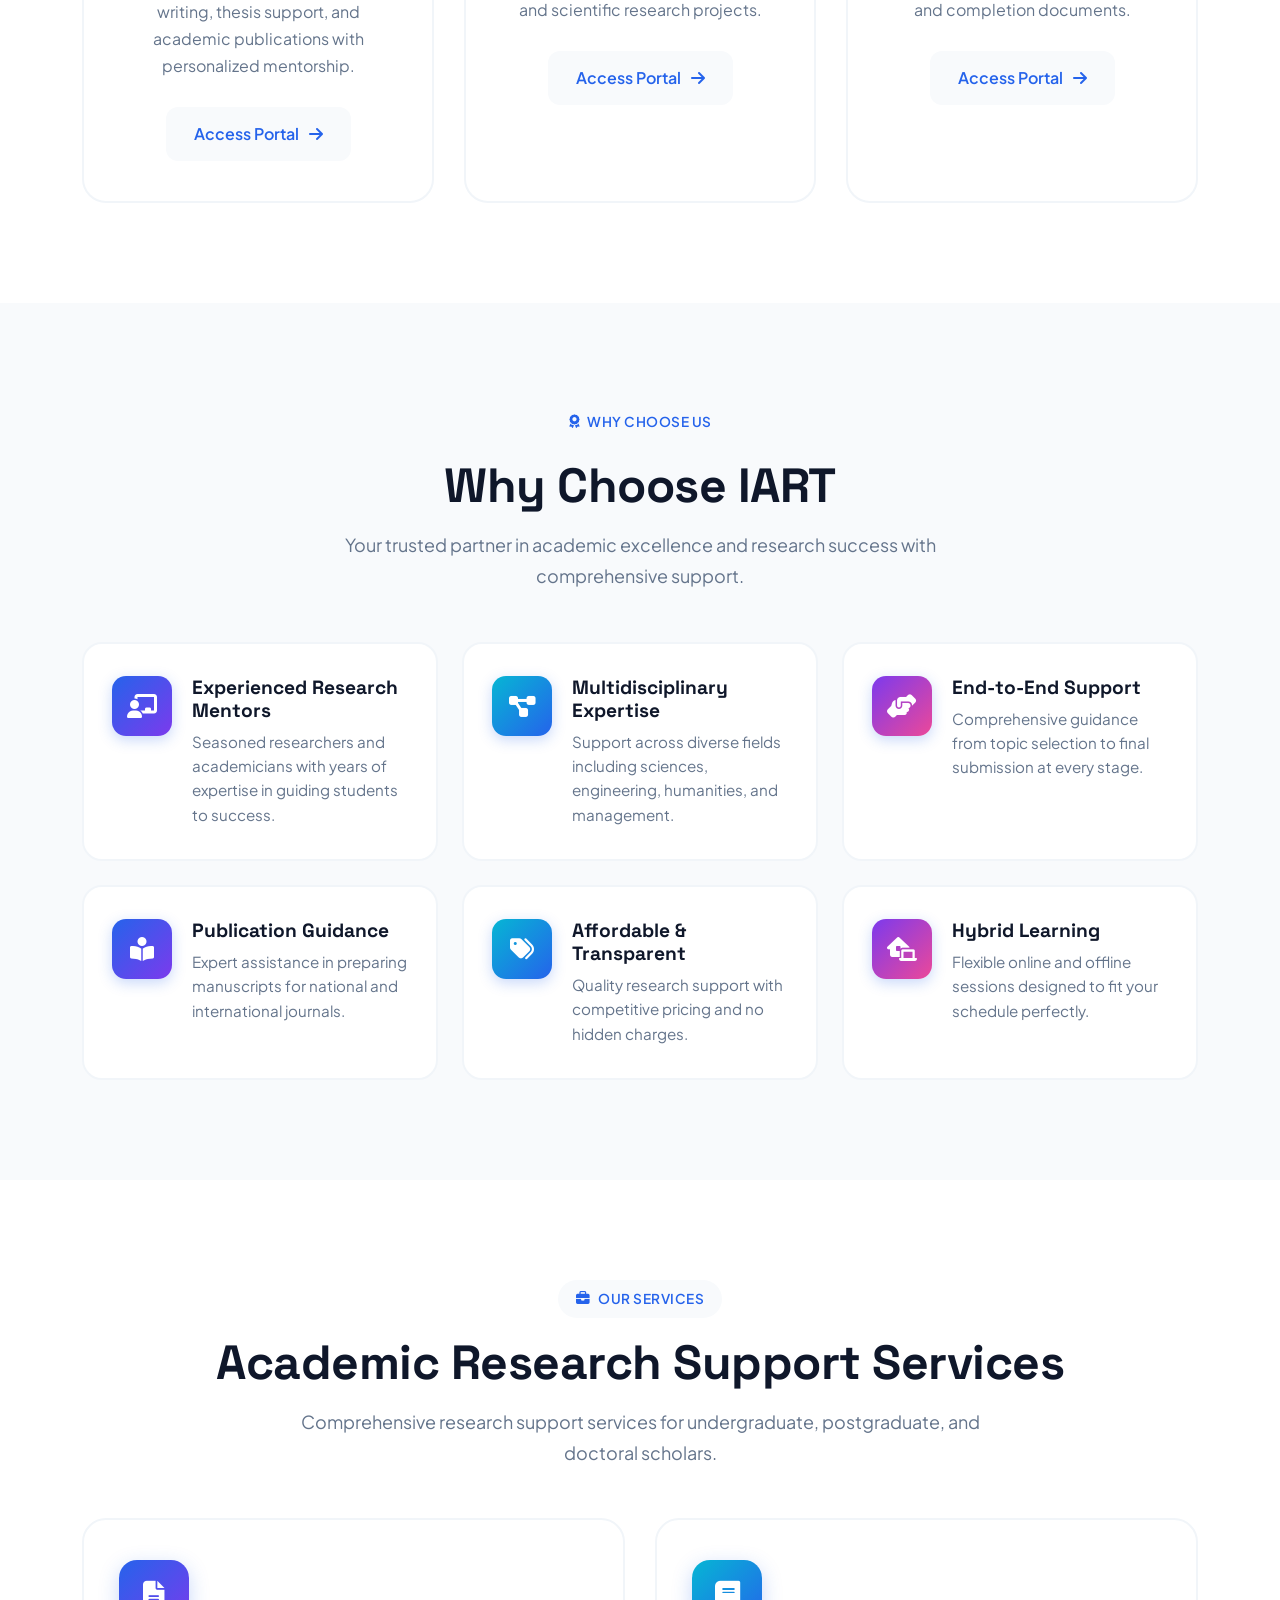
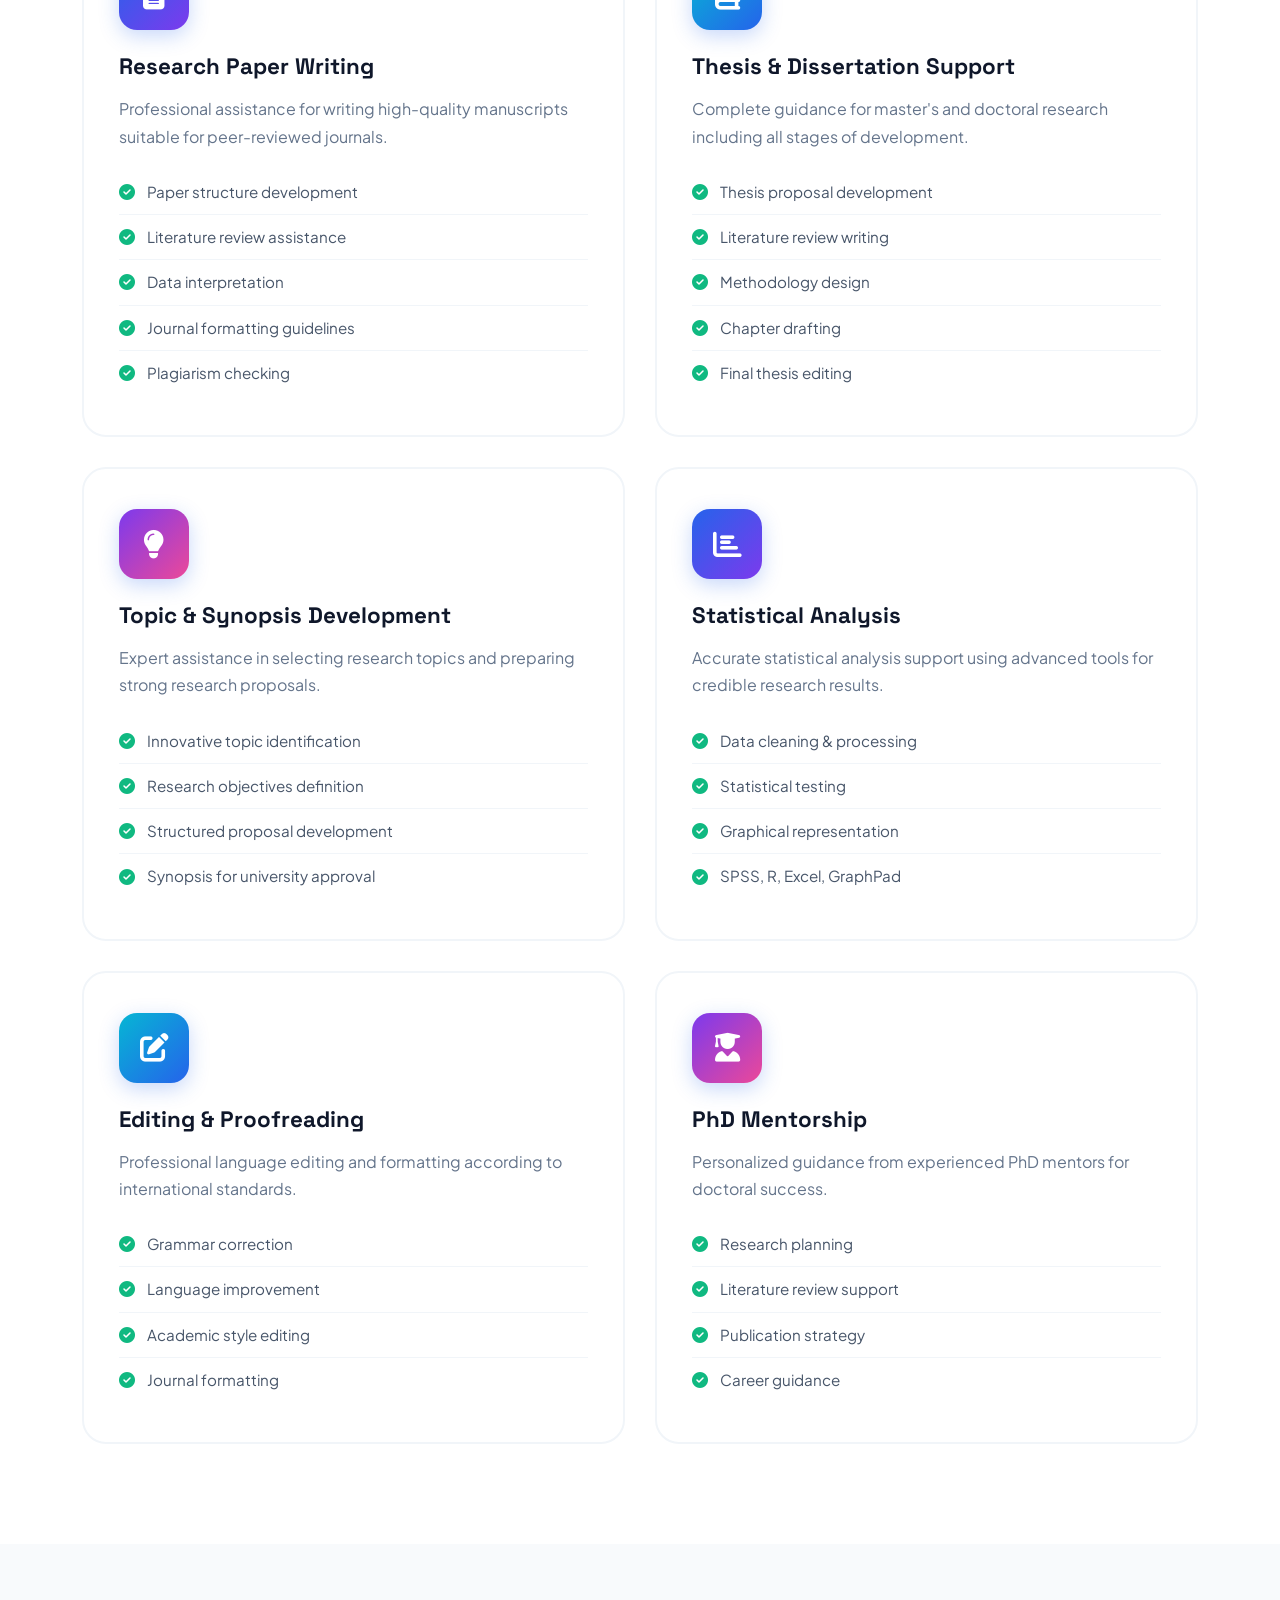
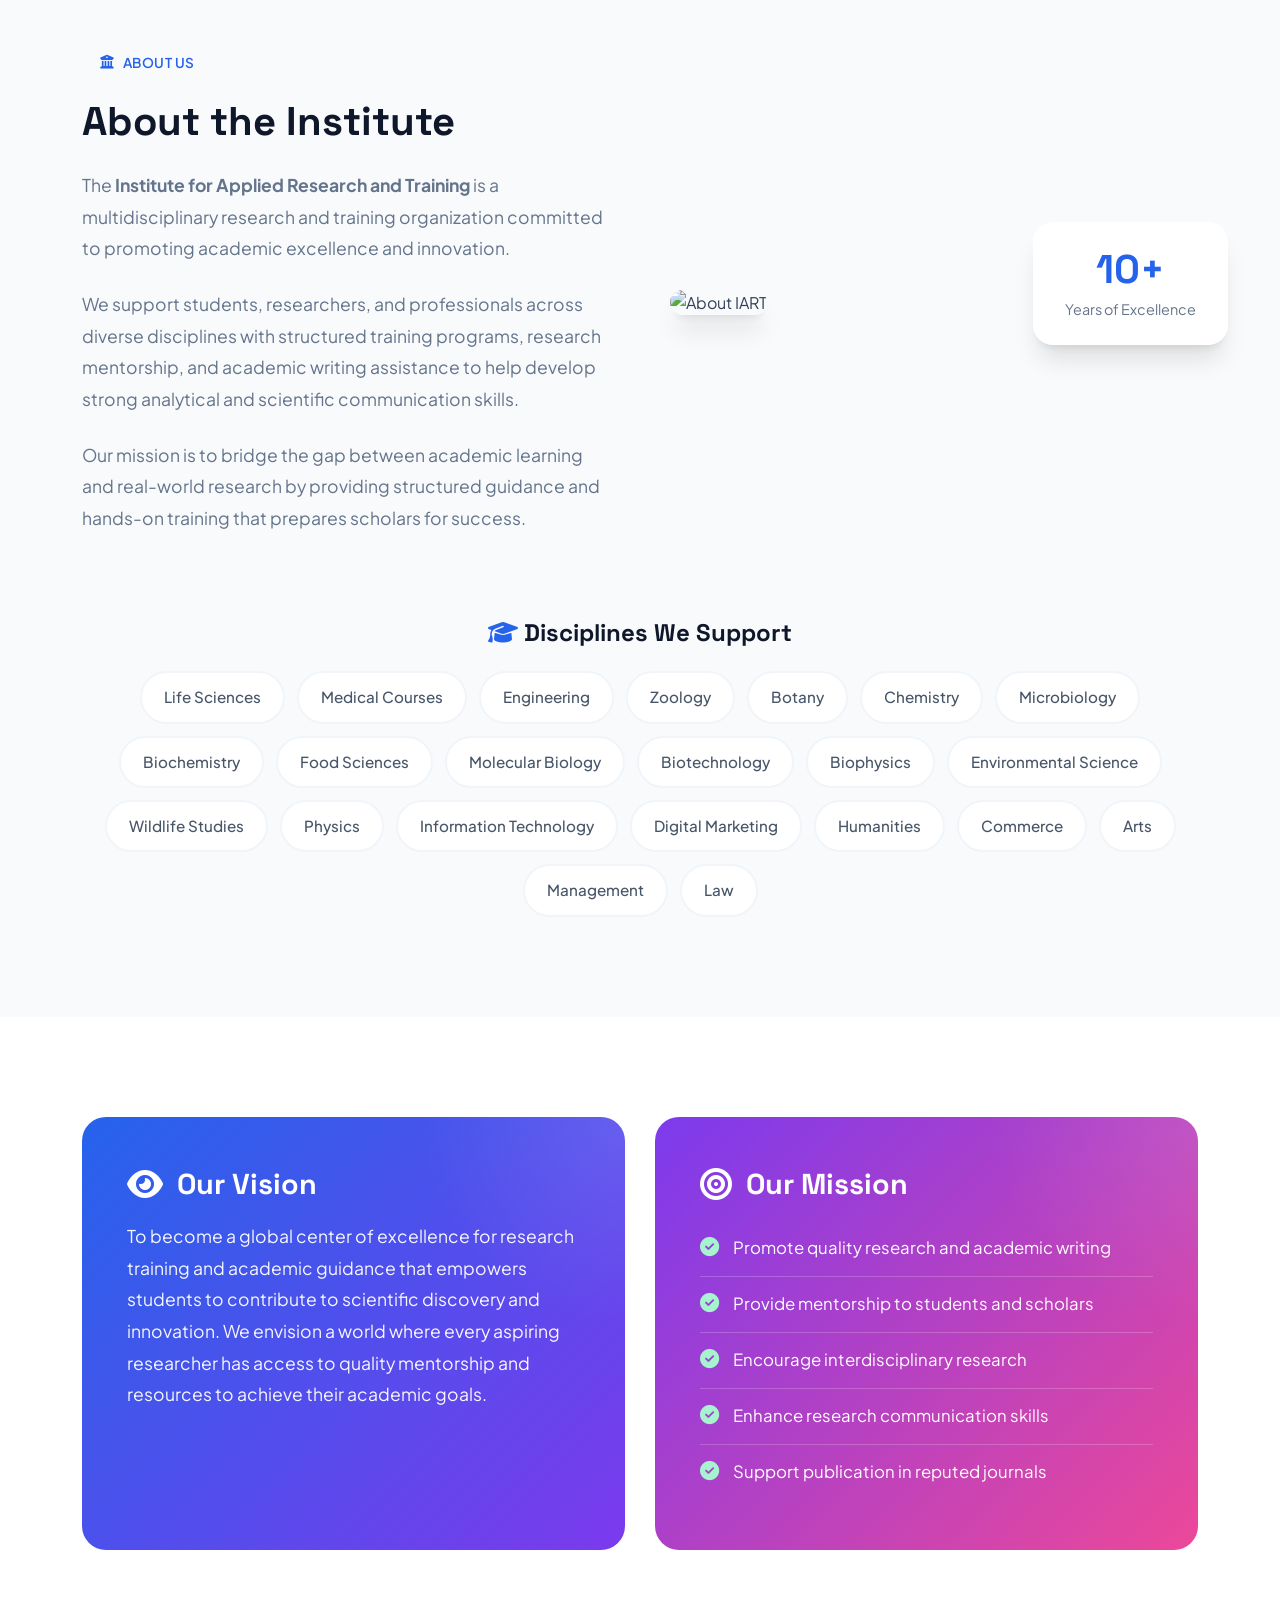
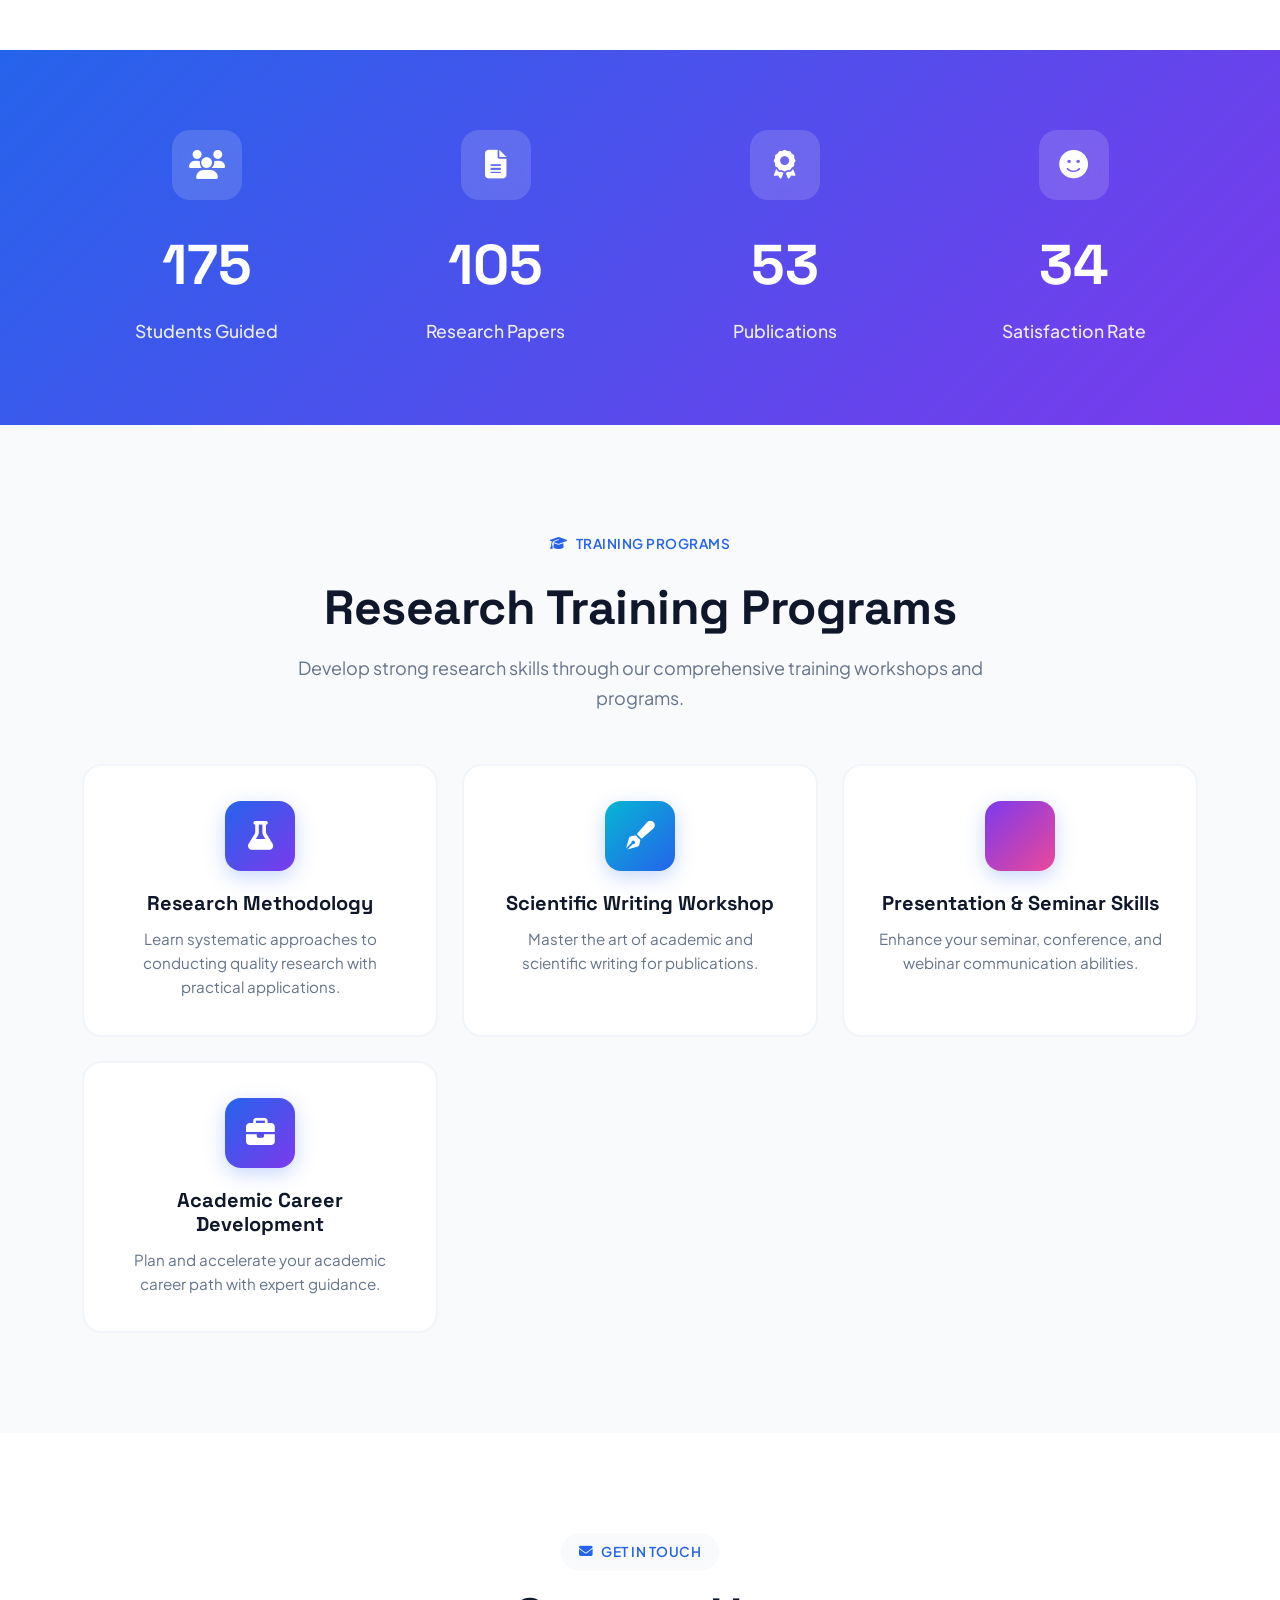
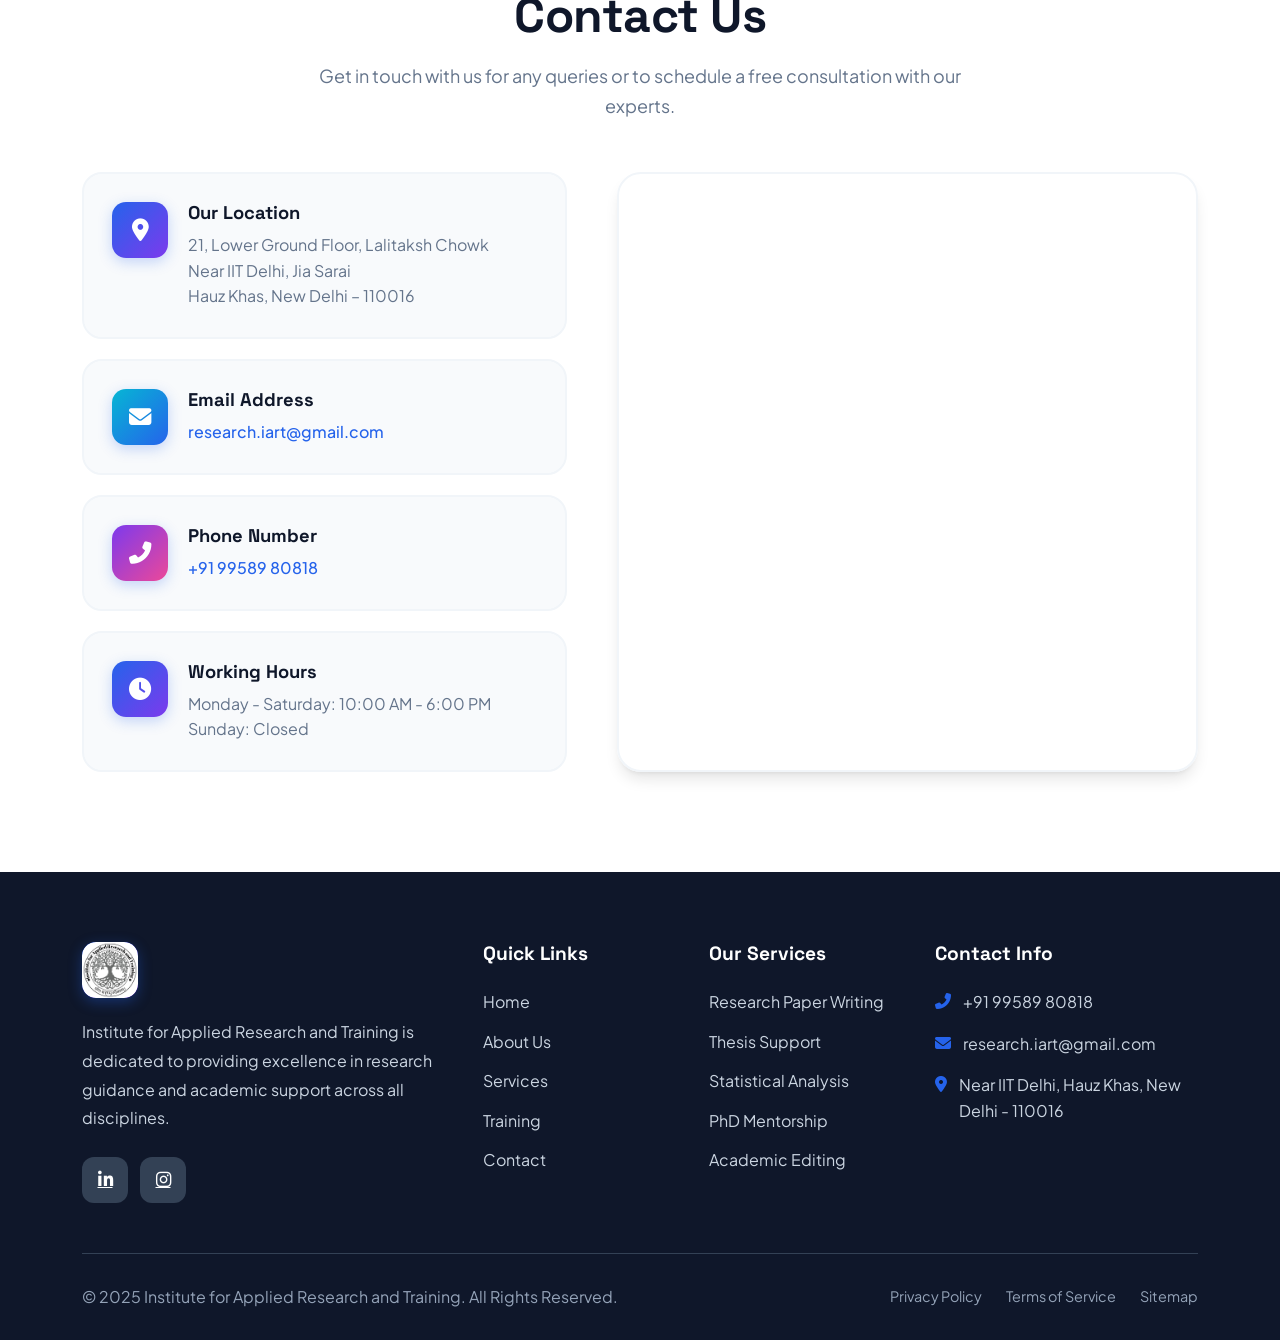
==== commit 3870b074: "code updated" ====
--- a/index.html
+++ b/index.html
@@ -445,6 +445,7 @@
             border-radius: 10px;
             background: var(--gray-100);
             transition: all 0.3s ease;
+            margin-right: 90px;
         }
 
         .navbar-toggler:focus {
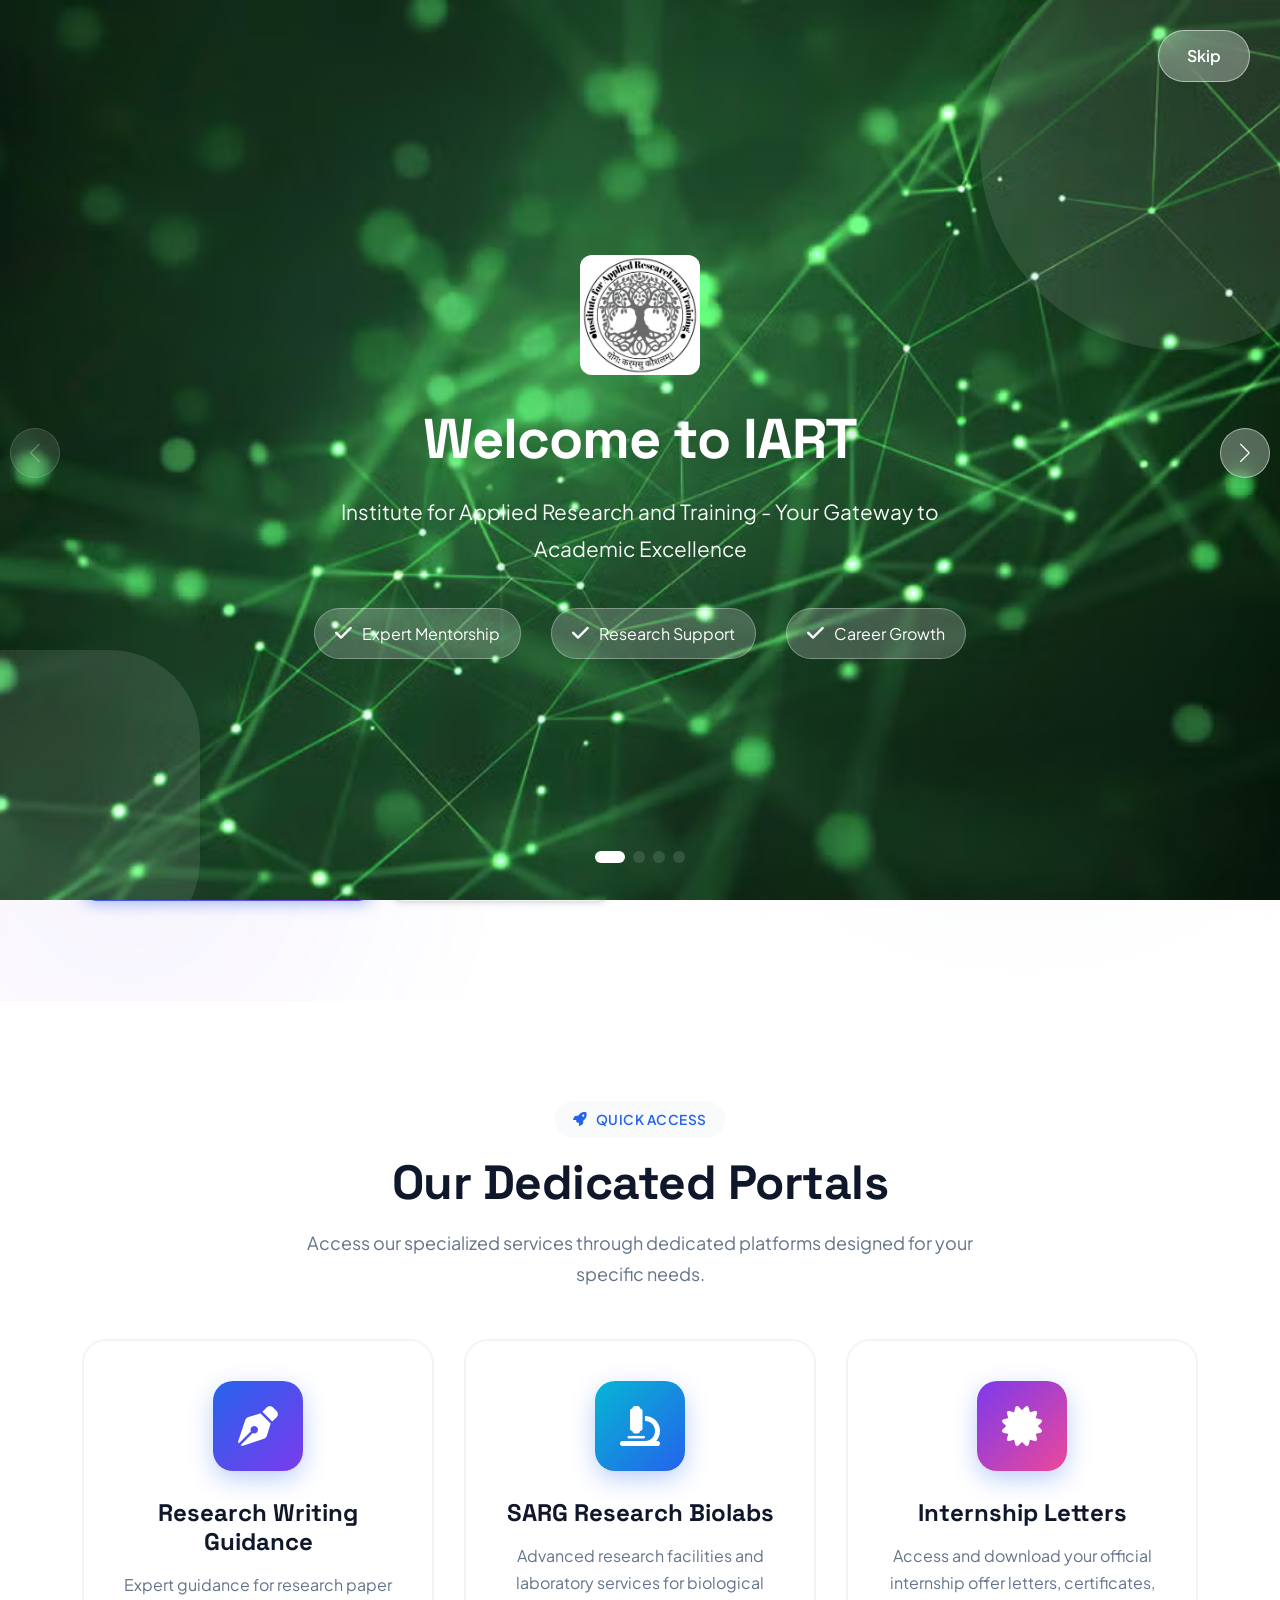
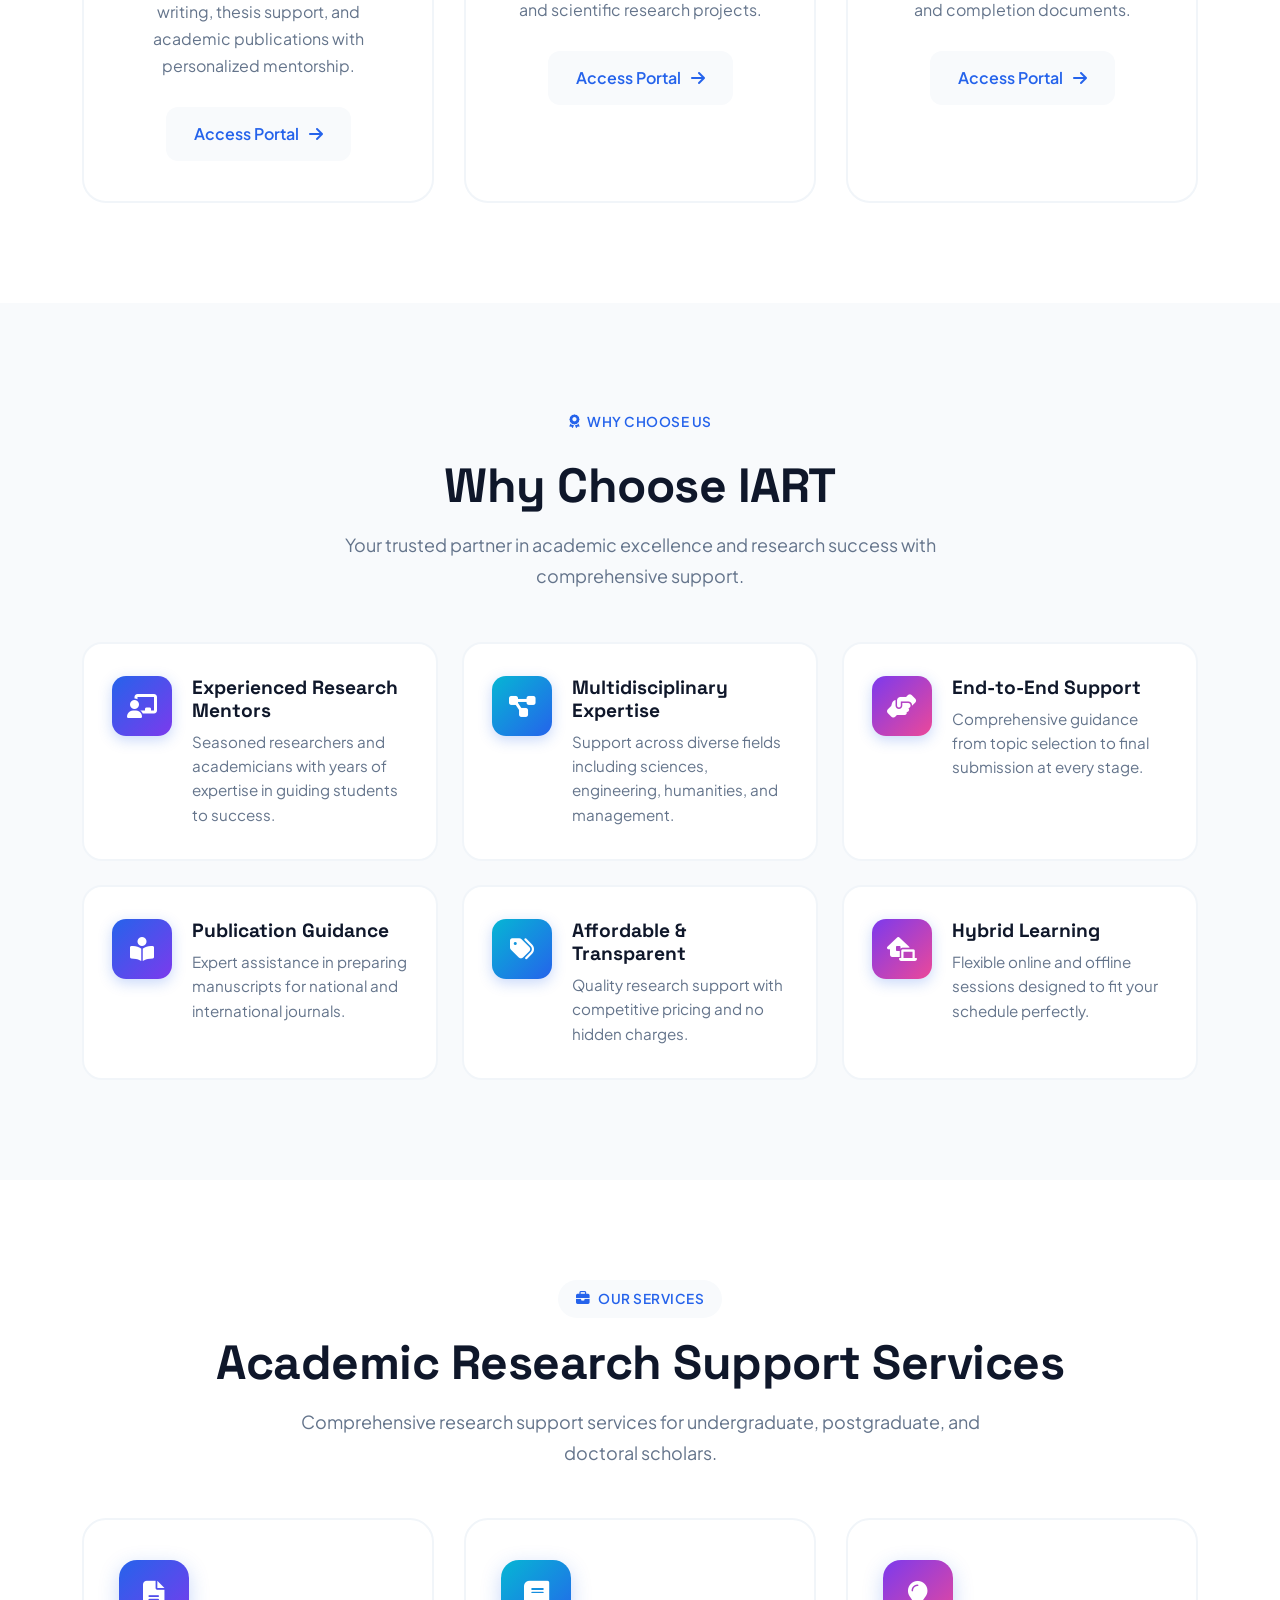
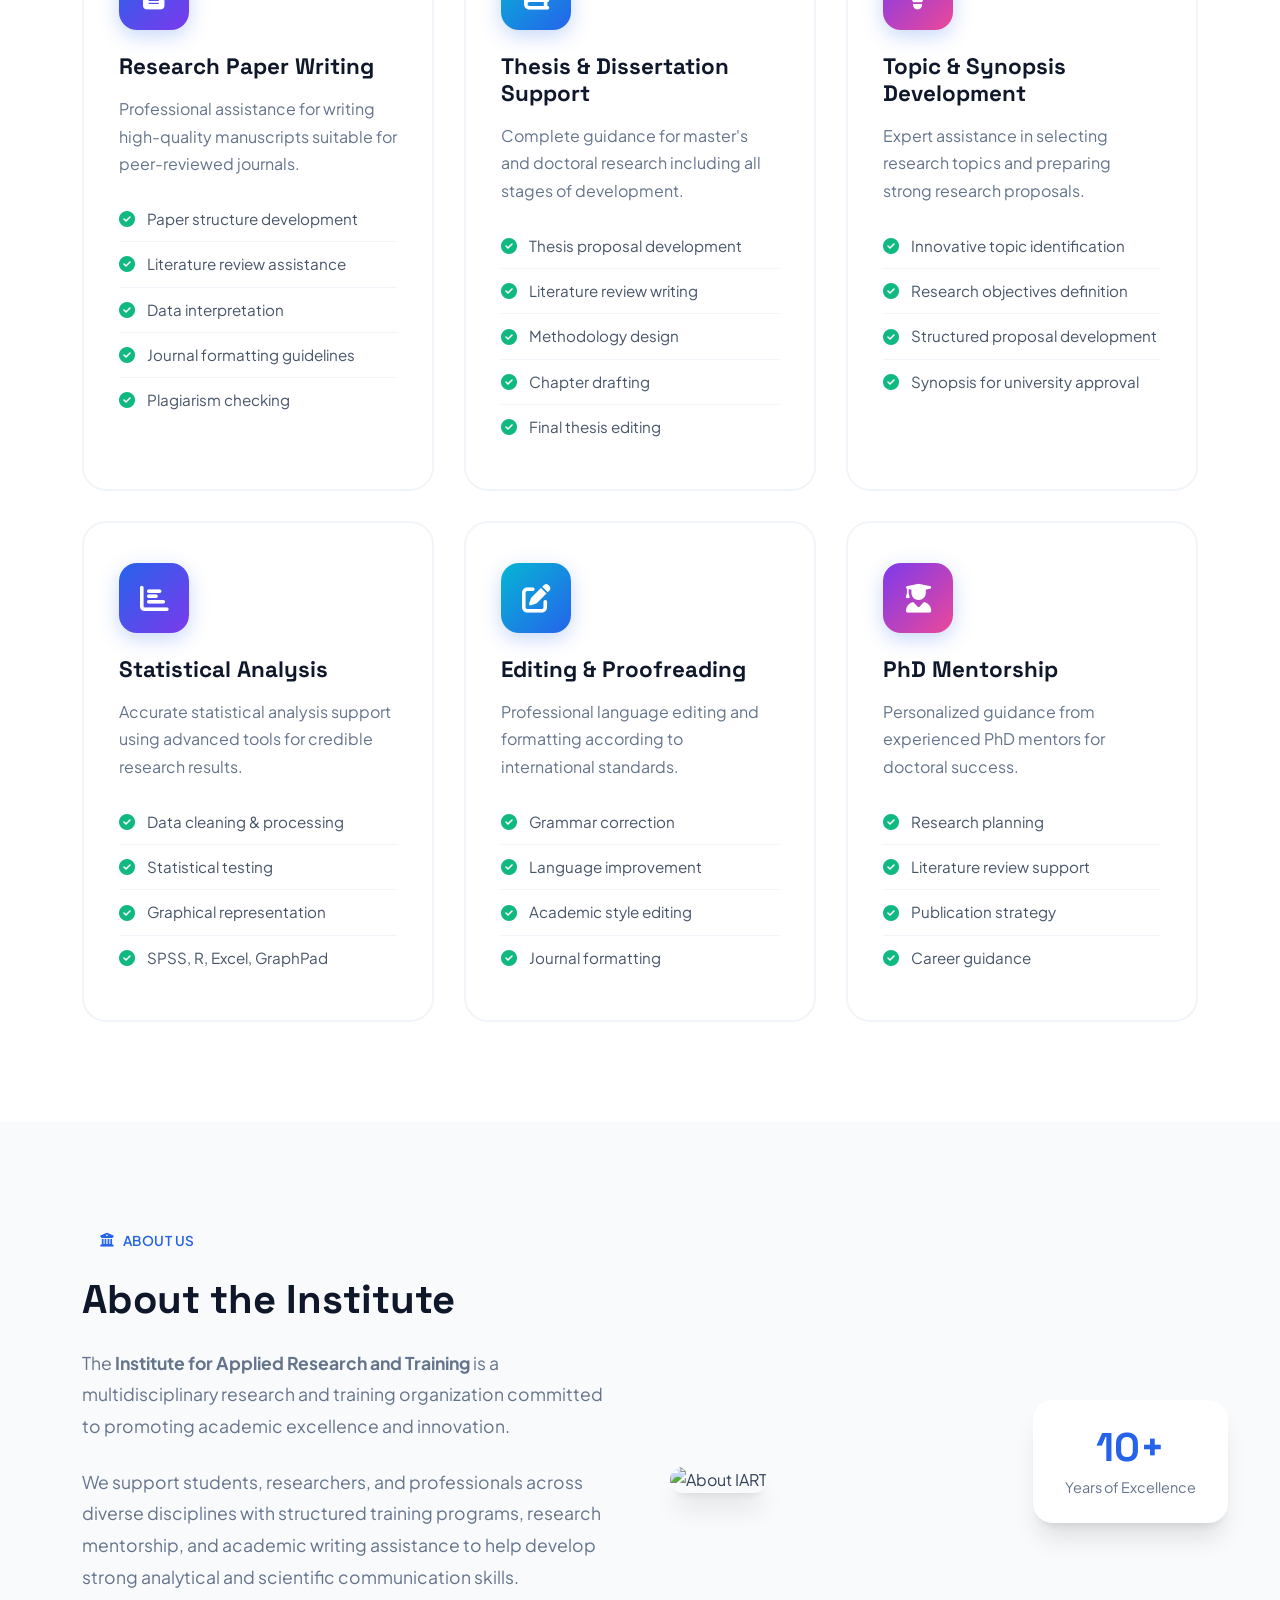
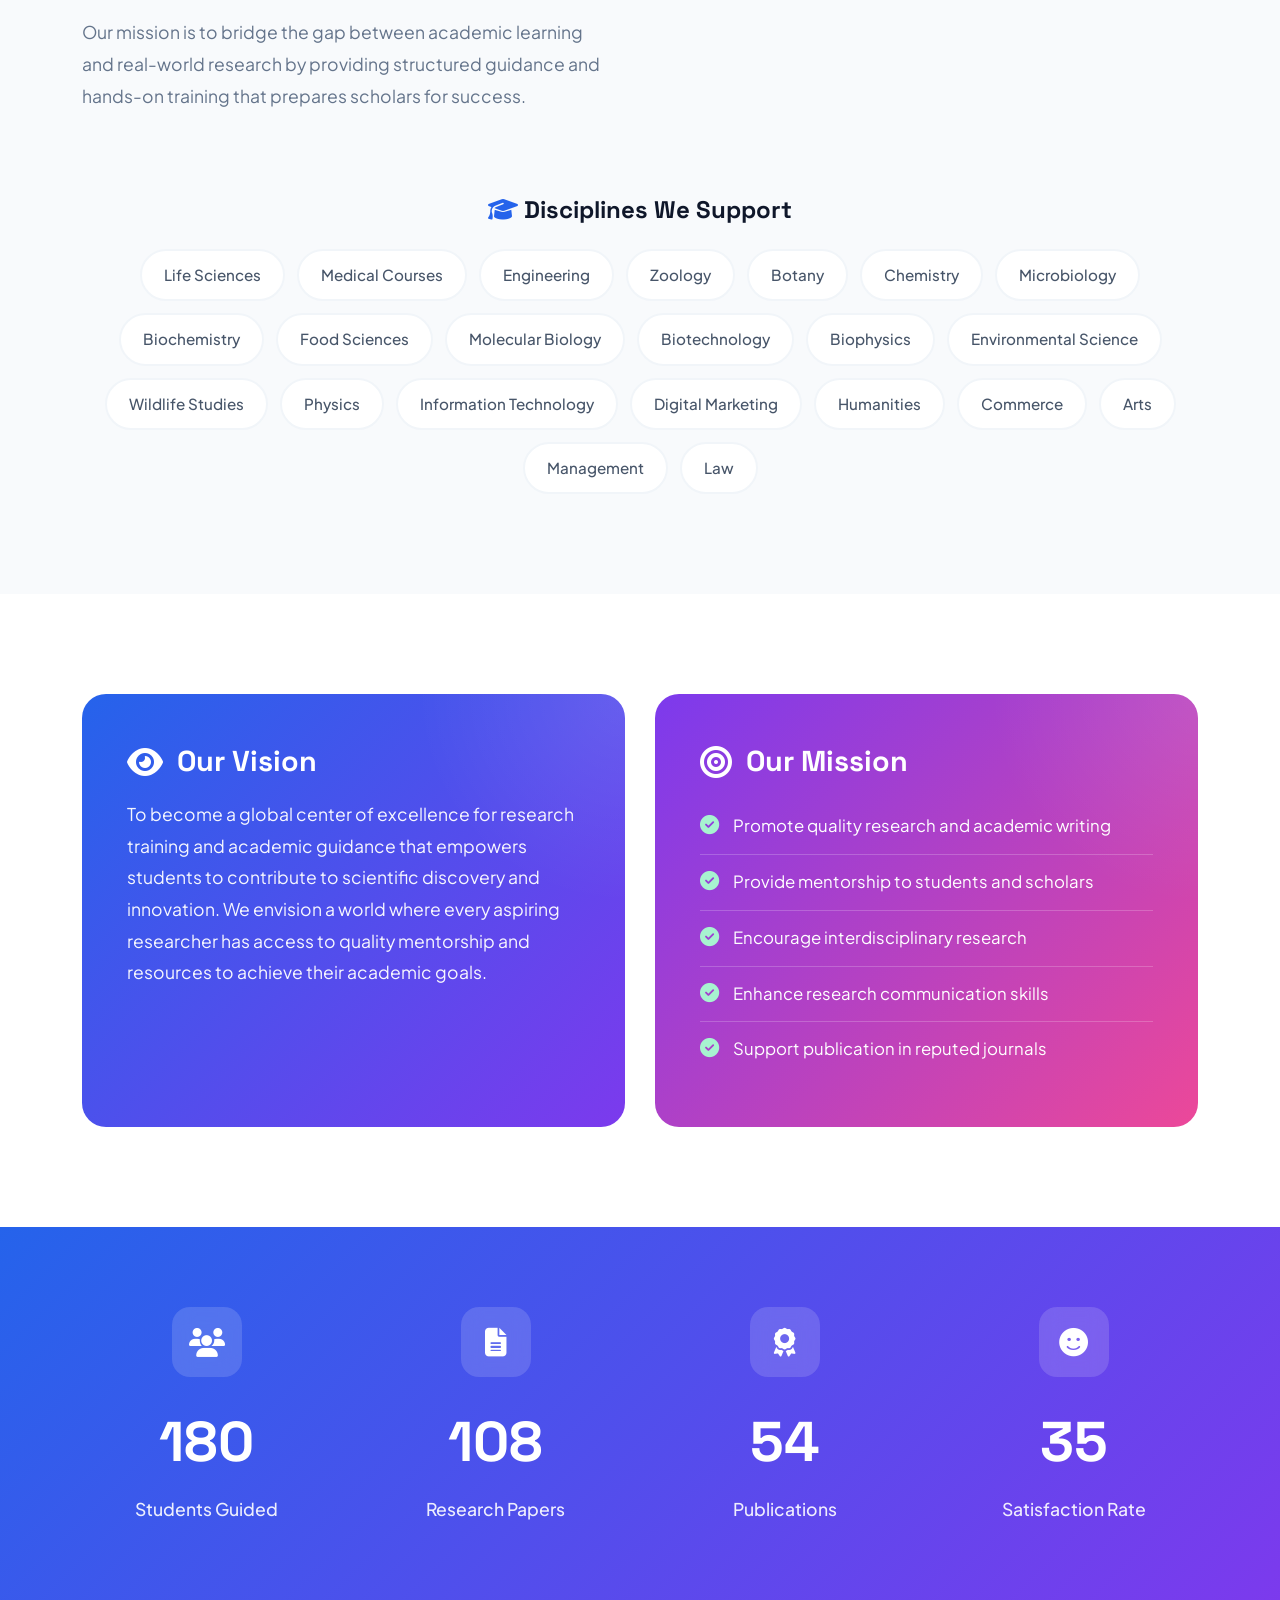
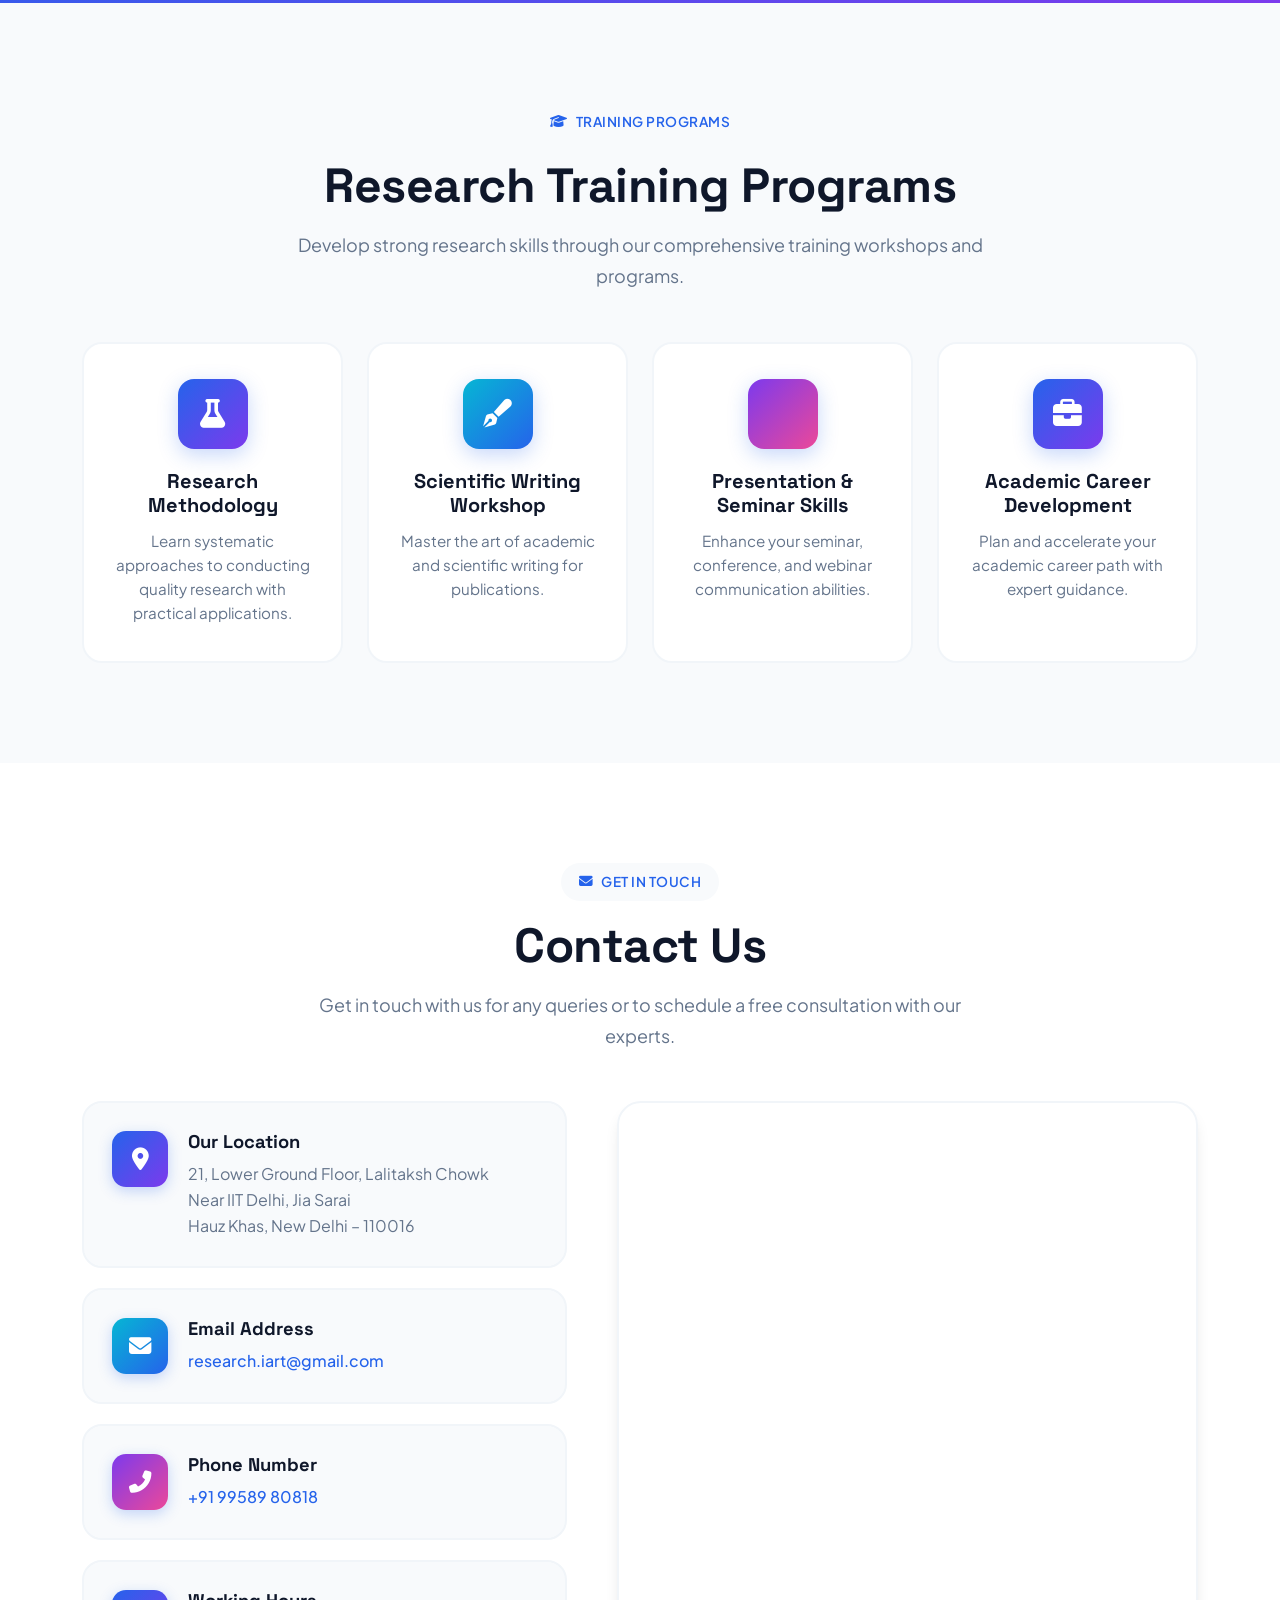
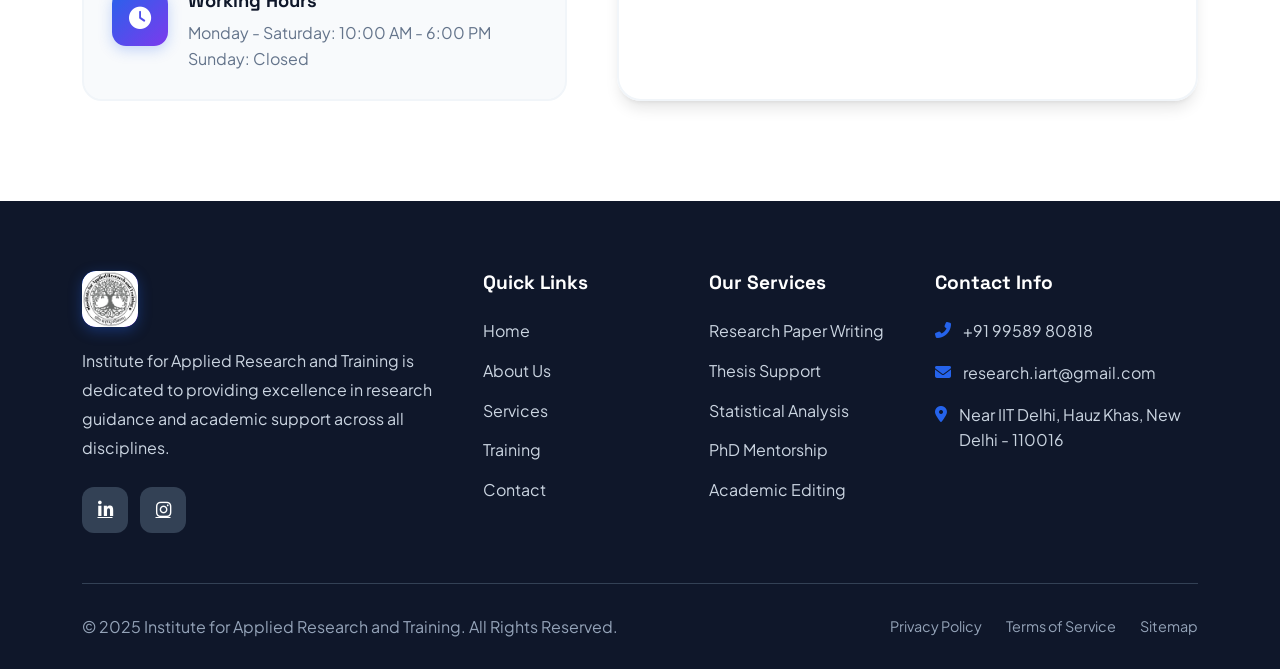
==== commit 1c0f9375: "code updated" ====
--- a/index.html
+++ b/index.html
@@ -98,6 +98,8 @@
             opacity: 1;
             visibility: visible;
             transition: all 0.5s ease;
+            max-width: 100vw;
+            overflow-x: hidden;
         }
 
         .welcome-section.hidden {
@@ -110,10 +112,18 @@
             width: 100%;
             height: 100%;
             position: relative;
+            max-width: 100vw;
+            overflow-x: hidden;
+        }
+
+        .swiper {
+            max-width: 100vw;
+            overflow-x: hidden;
         }
 
         .swiper-wrapper {
             display: flex;
+            max-width: 100vw;
         }
 
         .swiper-slide {
@@ -124,6 +134,7 @@
             justify-content: center;
             position: relative;
             overflow: hidden;
+            max-width: 100vw;
         }
 
         /* Slide Backgrounds */
@@ -146,12 +157,6 @@
         }
 
         .slide-4 {
-            background-image: url("bg1.avif");
-            background-size: cover;
-            background-position: center;
-        }
-
-        .slide-5 {
             background-image: url("bg1.avif");
             background-size: cover;
             background-position: center;
@@ -163,6 +168,7 @@
             z-index: 10;
             padding: 40px;
             animation: slideInContent 0.8s ease forwards;
+            max-width: 100%;
         }
 
         @keyframes slideInContent {
@@ -372,6 +378,7 @@
             left: 0;
             right: 0;
             z-index: 1050;
+            width: 100%;
         }
 
         .navbar.scrolled {
@@ -408,7 +415,7 @@
         .logo-icon img {
             width: 100%;
             height: 100%;
-            object-fit: cover;
+            /* object-fit: cover; */
             border-radius: 14px;
         }
 
@@ -445,7 +452,6 @@
             border-radius: 10px;
             background: var(--gray-100);
             transition: all 0.3s ease;
-            margin-right: 90px;
         }
 
         .navbar-toggler:focus {
@@ -565,18 +571,6 @@
             animation: float 3s ease-in-out infinite;
         }
 
-        @keyframes float {
-
-            0%,
-            100% {
-                transform: translateY(0);
-            }
-
-            50% {
-                transform: translateY(-5px);
-            }
-        }
-
         .hero-badge i {
             color: var(--warning);
         }
@@ -803,7 +797,7 @@
 
         .portal-grid {
             display: grid;
-            grid-template-columns: repeat(auto-fit, minmax(350px, 1fr));
+            grid-template-columns: repeat(auto-fit, minmax(300px, 1fr));
             gap: 30px;
         }
 
@@ -912,7 +906,7 @@
 
         .why-grid {
             display: grid;
-            grid-template-columns: repeat(auto-fit, minmax(320px, 1fr));
+            grid-template-columns: repeat(auto-fit, minmax(280px, 1fr));
             gap: 24px;
         }
 
@@ -970,7 +964,7 @@
 
         .services-grid {
             display: grid;
-            grid-template-columns: repeat(auto-fit, minmax(360px, 1fr));
+            grid-template-columns: repeat(auto-fit, minmax(300px, 1fr));
             gap: 30px;
         }
 
@@ -1201,7 +1195,7 @@
 
         .vm-grid {
             display: grid;
-            grid-template-columns: repeat(auto-fit, minmax(450px, 1fr));
+            grid-template-columns: repeat(auto-fit, minmax(300px, 1fr));
             gap: 30px;
         }
 
@@ -1341,7 +1335,7 @@
 
         .training-grid {
             display: grid;
-            grid-template-columns: repeat(auto-fit, minmax(280px, 1fr));
+            grid-template-columns: repeat(auto-fit, minmax(250px, 1fr));
             gap: 24px;
         }
 
@@ -1643,6 +1637,10 @@
                 display: none;
             }
 
+            .logo-title {
+                font-size: 1.3rem;
+            }
+
             .about-content {
                 grid-template-columns: 1fr;
                 gap: 40px;
@@ -1664,50 +1662,54 @@
                 display: none;
             }
 
+            /* Welcome Slider Mobile */
+            .slide-content {
+                padding: 30px 20px;
+            }
+
             .slide-title {
-                font-size: 2.5rem;
+                font-size: 2.2rem;
+                margin-bottom: 20px;
             }
 
             .slide-subtitle {
-                font-size: 1.1rem;
+                font-size: 1.05rem;
+                margin-bottom: 25px;
+            }
+
+            .slide-icon {
+                font-size: 4rem;
+                margin-bottom: 25px;
+            }
+
+            .slide-features {
+                gap: 12px;
+                margin-top: 25px;
+            }
+
+            .feature-item {
+                padding: 10px 18px;
+                font-size: 0.9rem;
+            }
+
+            .welcome-skip-btn {
+                padding: 10px 24px;
+                font-size: 0.9rem;
             }
         }
 
         @media (max-width: 768px) {
-            .hero-section {
-                padding: 120px 0 60px;
-                min-height: auto;
-            }
-
-            .hero-title {
-                font-size: 2.2rem;
-            }
-
-            .section-title {
-                font-size: 1.8rem;
-            }
-
-            .portal-grid,
-            .services-grid {
-                grid-template-columns: 1fr;
-            }
-
-            .footer-grid {
-                grid-template-columns: 1fr;
-                gap: 30px;
-            }
-
-            .footer-bottom {
-                flex-direction: column;
-                text-align: center;
-            }
-
-            .stats-section {
-                padding: 60px 0;
-            }
-
-            .stat-number {
-                font-size: 2.5rem;
+            /* Navbar Mobile */
+            .navbar .container {
+                padding: 0.75rem 1rem;
+            }
+
+            .navbar-collapse {
+                background: white;
+                margin-top: 15px;
+                padding: 20px;
+                border-radius: 16px;
+                box-shadow: var(--shadow-lg);
             }
 
             .nav-cta {
@@ -1717,19 +1719,27 @@
                 justify-content: center;
             }
 
-            .slide-features {
-                gap: 15px;
-            }
-
-            .feature-item {
+            /* Hero Section Mobile */
+            .hero-section {
+                padding: 100px 0 60px;
+                min-height: auto;
+            }
+
+            .hero-title {
+                font-size: 2rem;
+            }
+
+            .hero-subtitle {
+                font-size: 1.1rem;
+            }
+
+            .hero-features {
+                gap: 10px;
+            }
+
+            .hero-feature {
+                font-size: 0.9rem;
                 padding: 10px 16px;
-                font-size: 0.9rem;
-            }
-        }
-
-        @media (max-width: 576px) {
-            .hero-features {
-                flex-direction: column;
             }
 
             .hero-buttons {
@@ -1742,7 +1752,17 @@
                 justify-content: center;
             }
 
-            .portal-grid {
+            /* Sections Mobile */
+            .section-title {
+                font-size: 1.8rem;
+            }
+
+            .section-description {
+                font-size: 1rem;
+            }
+
+            .portal-grid,
+            .services-grid {
                 grid-template-columns: 1fr;
             }
 
@@ -1751,99 +1771,25 @@
                 text-align: center;
             }
 
-            .about-stats {
-                position: static;
-                margin-top: 20px;
-            }
-
-            .welcome-skip-btn {
-                top: 15px;
-                right: 15px;
-                padding: 10px 20px;
-                font-size: 0.85rem;
-            }
-
-            .slide-title {
-                font-size: 2rem;
-            }
-
-            .slide-icon {
-                font-size: 3rem;
-            }
-        }
-
-        /* New responsive breakpoint */
-        @media (max-width: 576px) {
-            .welcome-skip-btn {
-                top: 15px;
-                right: 15px;
-                padding: 10px 20px;
-                font-size: 0.85rem;
-            }
-
-            .slide-title {
-                font-size: 2rem;
-            }
-
-            .slide-subtitle {
-                font-size: 1rem;
-            }
-
-            .slide-icon {
-                font-size: 3rem;
-            }
-
-            .slide-features {
-                gap: 10px;
-            }
-
-            .feature-item {
-                padding: 10px 16px;
-                font-size: 0.9rem;
-                width: 100%;
-            }
-        }
-
-
-        /* ===== MOBILE RESPONSIVE IMPROVEMENTS FOR WELCOME SLIDER ===== */
-
-        @media (max-width: 992px) {
-            .slide-content {
-                padding: 30px 20px;
-            }
-
-            .slide-title {
-                font-size: 2.2rem;
-                margin-bottom: 20px;
-            }
-
-            .slide-subtitle {
-                font-size: 1.05rem;
-                margin-bottom: 25px;
-            }
-
-            .slide-icon {
-                font-size: 4rem;
-                margin-bottom: 25px;
-            }
-
-            .slide-features {
-                gap: 12px;
-                margin-top: 25px;
-            }
-
-            .feature-item {
-                padding: 10px 18px;
-                font-size: 0.9rem;
-            }
-
-            .welcome-skip-btn {
-                padding: 10px 24px;
-                font-size: 0.9rem;
-            }
-        }
-
-        @media (max-width: 768px) {
+            .footer-grid {
+                grid-template-columns: 1fr;
+                gap: 30px;
+            }
+
+            .footer-bottom {
+                flex-direction: column;
+                text-align: center;
+            }
+
+            .stats-section {
+                padding: 60px 0;
+            }
+
+            .stat-number {
+                font-size: 2.5rem;
+            }
+
+            /* Welcome Slider Tablet/Mobile */
             .welcome-section {
                 overflow-x: hidden;
             }
@@ -1903,7 +1849,7 @@
                 font-size: 1.1rem;
             }
 
-            /* Navigation buttons adjustment for mobile */
+            /* Swiper Navigation Mobile */
             .swiper-button-next,
             .swiper-button-prev {
                 width: 40px;
@@ -1936,13 +1882,13 @@
                 width: 25px !important;
             }
 
-            /* Decorations adjustments */
+            /* Decorations Mobile */
             .decoration-1,
             .decoration-2 {
                 display: none;
             }
 
-            /* Skip button */
+            /* Skip button Mobile */
             .welcome-skip-btn {
                 top: 15px;
                 right: 15px;
@@ -1950,7 +1896,7 @@
                 font-size: 0.85rem;
             }
 
-            /* Link buttons in slides */
+            /* Link buttons in slides Mobile */
             .slide-content a {
                 padding: 12px 24px !important;
                 font-size: 0.95rem !important;
@@ -1959,6 +1905,89 @@
         }
 
         @media (max-width: 576px) {
+            /* Logo Mobile */
+            .logo-icon {
+                width: 40px;
+                height: 40px;
+            }
+
+            .logo-title {
+                font-size: 1.2rem;
+            }
+
+            /* Hero Mobile */
+            .hero-section {
+                padding: 90px 0 50px;
+            }
+
+            .hero-title {
+                font-size: 1.8rem;
+            }
+
+            .hero-subtitle {
+                font-size: 1rem;
+            }
+
+            .hero-badge {
+                font-size: 0.85rem;
+                padding: 8px 16px;
+            }
+
+            /* Portal Cards Mobile */
+            .portal-card {
+                padding: 30px 20px;
+            }
+
+            .portal-icon {
+                width: 70px;
+                height: 70px;
+            }
+
+            .portal-icon i {
+                font-size: 2rem;
+            }
+
+            /* Service Cards Mobile */
+            .service-card {
+                padding: 30px 20px;
+            }
+
+            /* About Stats Mobile */
+            .about-stats {
+                position: static;
+                margin-top: 20px;
+            }
+
+            /* VM Cards Mobile */
+            .vm-card {
+                padding: 35px 25px;
+            }
+
+            .vm-card h3 {
+                font-size: 1.5rem;
+                flex-direction: column;
+                text-align: center;
+            }
+
+            /* Training Cards Mobile */
+            .training-card {
+                padding: 25px 20px;
+            }
+
+            /* Contact Cards Mobile */
+            .contact-card {
+                padding: 20px;
+            }
+
+            /* Scroll to Top Mobile */
+            .scroll-top {
+                bottom: 20px;
+                right: 20px;
+                width: 48px;
+                height: 48px;
+            }
+
+            /* Welcome Slider Small Mobile */
             .slide-content {
                 padding: 15px 10px;
             }
@@ -2001,7 +2030,7 @@
                 font-size: 1rem;
             }
 
-            /* Make navigation arrows smaller on very small screens */
+            /* Swiper Navigation Small Mobile */
             .swiper-button-next,
             .swiper-button-prev {
                 width: 35px;
@@ -2042,12 +2071,13 @@
                 font-size: 0.8rem;
             }
 
-            /* Slide link buttons */
+            /* Slide link buttons Small Mobile */
             .slide-content a {
                 padding: 10px 20px !important;
                 font-size: 0.9rem !important;
                 margin-top: 15px !important;
-                white-space: nowrap;
+                white-space: normal !important;
+                text-align: center;
             }
 
             .slide-content a i {
@@ -2087,39 +2117,48 @@
                 padding: 7px 14px;
                 font-size: 0.75rem;
             }
-        }
-
-        /* Fix for landscape orientation on mobile */
+
+            .hero-title {
+                font-size: 1.6rem;
+            }
+
+            .section-title {
+                font-size: 1.6rem;
+            }
+        }
+
+        /* Landscape orientation on mobile */
         @media (max-height: 600px) and (orientation: landscape) {
             .slide-content {
-                padding: 15px 20px;
+                padding: 10px 15px;
             }
 
             .slide-icon {
                 font-size: 2.5rem;
+                margin-bottom: 8px;
+            }
+
+            .slide-icon img {
+                width: 60px;
+                height: 60px;
+            }
+
+            .slide-title {
+                font-size: 1.3rem;
+                margin-bottom: 8px;
+            }
+
+            .slide-subtitle {
+                font-size: 0.85rem;
                 margin-bottom: 10px;
             }
 
-            .slide-icon img {
-                width: 70px;
-                height: 70px;
-            }
-
-            .slide-title {
-                font-size: 1.5rem;
-                margin-bottom: 10px;
-            }
-
-            .slide-subtitle {
-                font-size: 0.9rem;
-                margin-bottom: 12px;
-            }
-
             .slide-features {
-                margin-top: 12px;
-                gap: 8px;
+                margin-top: 10px;
+                gap: 6px;
                 flex-direction: row;
                 flex-wrap: wrap;
+                justify-content: center;
             }
 
             .feature-item {
@@ -2135,27 +2174,28 @@
                 top: 8px;
                 right: 8px;
                 padding: 6px 12px;
-                font-size: 0.75rem;
+                font-size: 0.7rem;
             }
 
             .slide-content a {
                 padding: 8px 16px !important;
-                font-size: 0.85rem !important;
+                font-size: 0.8rem !important;
                 margin-top: 10px !important;
             }
         }
 
-        /* Prevent horizontal scroll */
+        /* Prevent horizontal overflow */
+        body,
+        html,
         .welcome-section,
         .welcome-container,
         .swiper,
-        .swiper-wrapper {
+        .swiper-wrapper,
+        .swiper-slide {
             max-width: 100vw;
             overflow-x: hidden;
         }
     </style>
-
-
 </head>
 
 <body>
@@ -2198,61 +2238,44 @@
                         </div>
                     </div>
 
-
                     <div class="swiper-slide slide-2">
                         <div class="slide-decoration decoration-1"></div>
                         <div class="slide-decoration decoration-2"></div>
-
                         <div class="slide-content">
-
                             <div class="slide-icon">
                                 <i class="fas fa-book-reader"></i>
                             </div>
-
                             <h2 class="slide-title">Research Writing Guidance</h2>
-
                             <p class="slide-subtitle">
                                 Step-by-step guidance to help students and researchers write high-quality research
                                 papers, theses, and academic publications.
                             </p>
-
                             <div class="slide-features">
-
                                 <div class="feature-item">
                                     <i class="fas fa-check"></i>
                                     Research Paper Structure
                                 </div>
-
                                 <div class="feature-item">
                                     <i class="fas fa-check"></i>
                                     Scientific & Academic Writing
                                 </div>
-
                                 <div class="feature-item">
                                     <i class="fas fa-check"></i>
                                     Citation & Referencing
                                 </div>
-
                                 <div class="feature-item">
                                     <i class="fas fa-check"></i>
                                     Journal Publication Guidance
                                 </div>
-
                             </div>
-
                             <a href="https://training.iart.com/research-guidance"
                                 style="display:inline-flex;align-items:center;gap:10px;background:rgba(255,255,255,0.95);color:#f093fb;padding:14px 32px;border-radius:50px;font-weight:700;text-decoration:none;margin-top:30px;transition:all 0.3s ease;box-shadow:0 8px 25px rgba(0,0,0,0.2);font-size:1.05rem;"
                                 onmouseover="this.style.transform='translateY(-3px)'; this.style.boxShadow='0 12px 35px rgba(0,0,0,0.3)';"
                                 onmouseout="this.style.transform='translateY(0)'; this.style.boxShadow='0 8px 25px rgba(0,0,0,0.2)';">
-
                                 Explore Guidance <i class="fas fa-arrow-right"></i>
-
                             </a>
-
                         </div>
                     </div>
-
-
 
                     <div class="swiper-slide slide-3">
                         <div class="slide-decoration decoration-1"></div>
@@ -2288,7 +2311,6 @@
                         </div>
                     </div>
 
-
                     <div class="swiper-slide slide-4">
                         <div class="slide-decoration decoration-1"></div>
                         <div class="slide-decoration decoration-2"></div>
@@ -2324,10 +2346,7 @@
                     </div>
                 </div>
 
-
                 <div class="swiper-pagination"></div>
-
-
                 <div class="swiper-button-next"></div>
                 <div class="swiper-button-prev"></div>
             </div>
@@ -2974,13 +2993,10 @@
                         guidance and academic support across all disciplines.
                     </p>
                     <div class="social-links">
-                        <!-- <a href="#"><i class="fab fa-facebook-f"></i></a> -->
-                        <!-- <a href="#"><i class="fab fa-twitter"></i></a> -->
                         <a href="https://www.linkedin.com/company/institute-for-applied-research-and-training/"><i
                                 class="fab fa-linkedin-in"></i></a>
                         <a href="https://www.instagram.com/edu.iart?igsh=MTd3bndvaXIyZDVqMw=="><i
                                 class="fab fa-instagram"></i></a>
-                        <!-- <a href="#"><i class="fab fa-youtube"></i></a> -->
                     </div>
                 </div>
 
@@ -3079,7 +3095,7 @@
 
         // ===== AUTO HIDE WELCOME AFTER LAST SLIDE =====
         swiper.on('slideChange', function () {
-            if (this.activeIndex === 4) {
+            if (this.activeIndex === 3) { // Changed to 3 since we have 4 slides (0-3)
                 setTimeout(() => {
                     const welcomeSection = document.getElementById('welcomeSection');
                     welcomeSection.classList.add('hidden');
@@ -3235,60 +3251,6 @@
             }
         });
 
-        // ===== TOAST NOTIFICATION FUNCTION =====
-        function showToast(message, type = 'info') {
-            const toast = document.createElement('div');
-            toast.className = `toast toast-${type}`;
-            toast.textContent = message;
-            toast.style.cssText = `
-    position: fixed;
-    bottom: 30px;
-    right: 30px;
-    background: ${type === 'success' ? '#10b981' : '#3b82f6'};
-    color: white;
-    padding: 16px 24px;
-    border-radius: 12px;
-    box-shadow: 0 10px 25px rgba(0, 0, 0, 0.2);
-    z-index: 9999;
-    animation: slideIn 0.3s ease;
-    font-weight: 500;
-  `;
-
-            document.body.appendChild(toast);
-
-            setTimeout(() => {
-                toast.style.animation = 'slideOut 0.3s ease';
-                setTimeout(() => toast.remove(), 300);
-            }, 3000);
-        }
-
-        // ===== ADD ANIMATION STYLES FOR TOAST =====
-        const style = document.createElement('style');
-        style.textContent = `
-  @keyframes slideIn {
-    from {
-      transform: translateX(400px);
-      opacity: 0;
-    }
-    to {
-      transform: translateX(0);
-      opacity: 1;
-    }
-  }
-  
-  @keyframes slideOut {
-    from {
-      transform: translateX(0);
-      opacity: 1;
-    }
-    to {
-      transform: translateX(400px);
-      opacity: 0;
-    }
-  }
-`;
-        document.head.appendChild(style);
-
         console.log('All scripts initialized successfully!');
     </script>
 
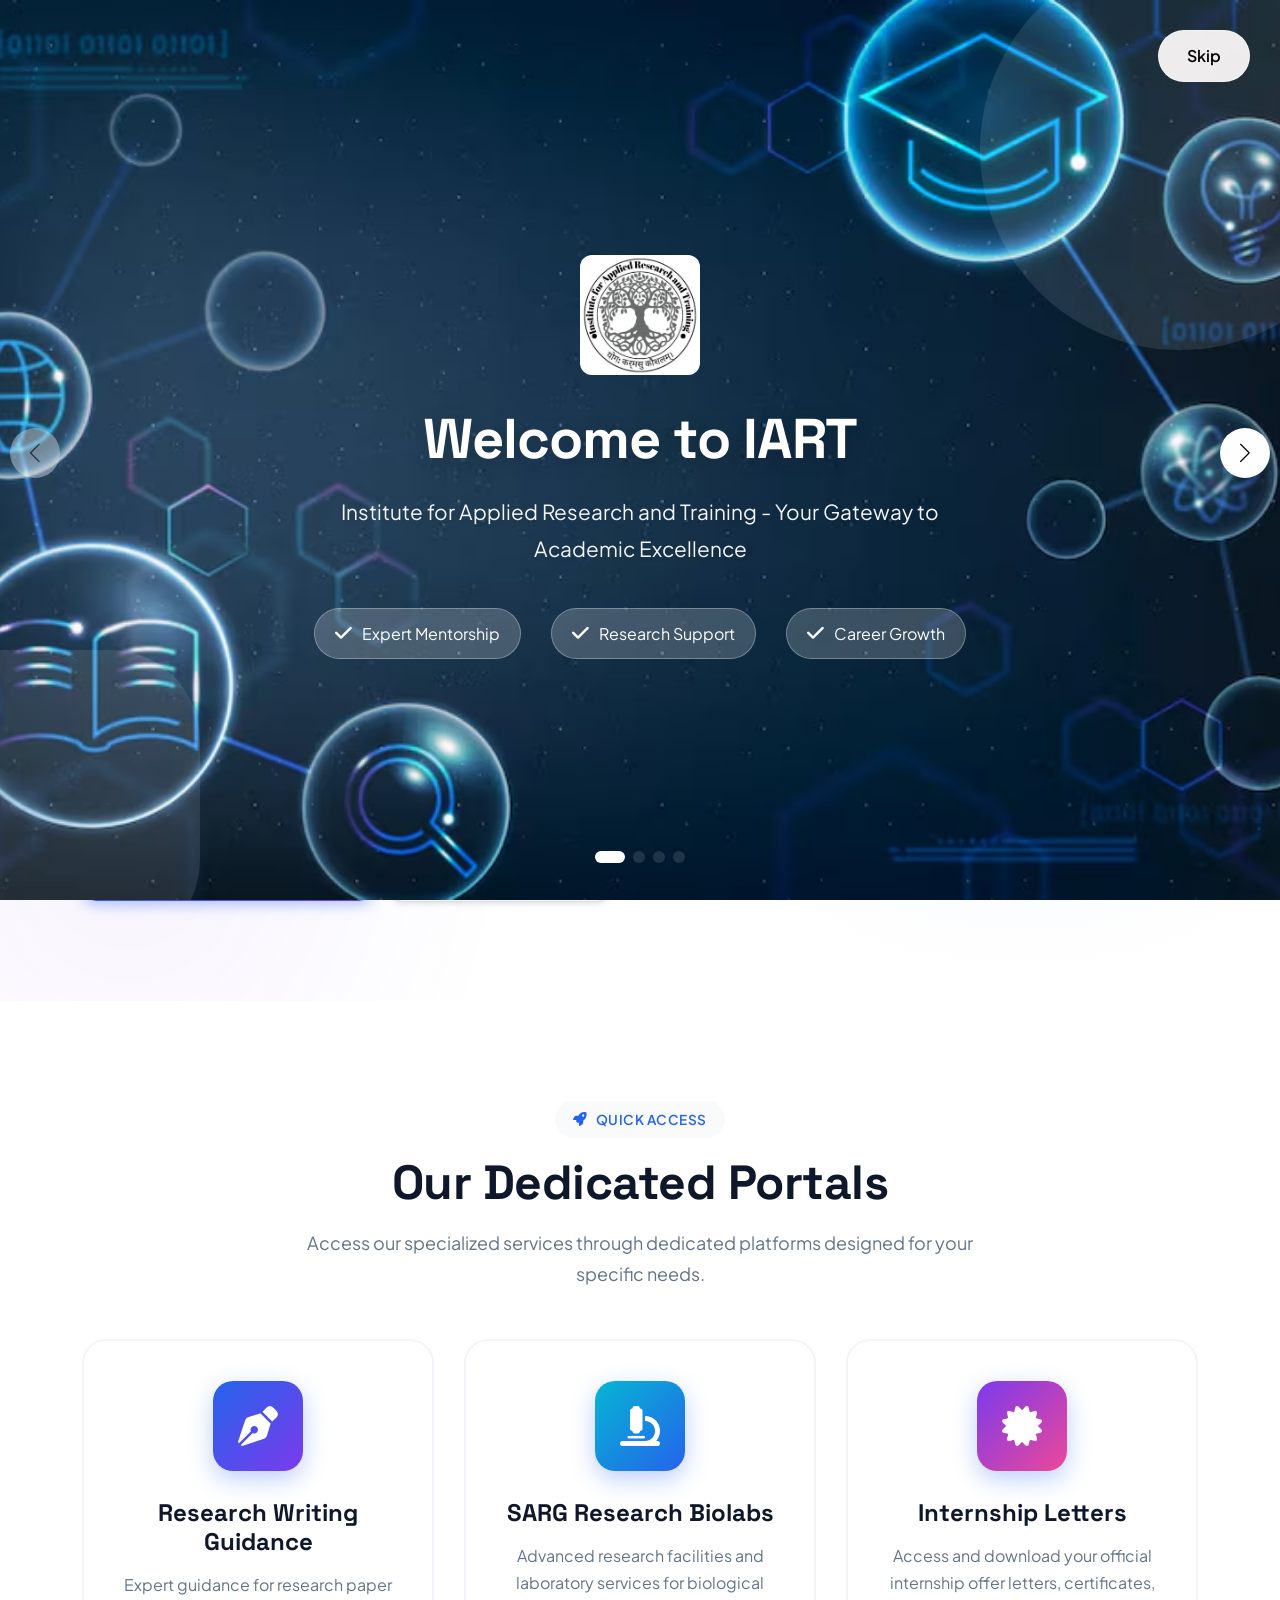
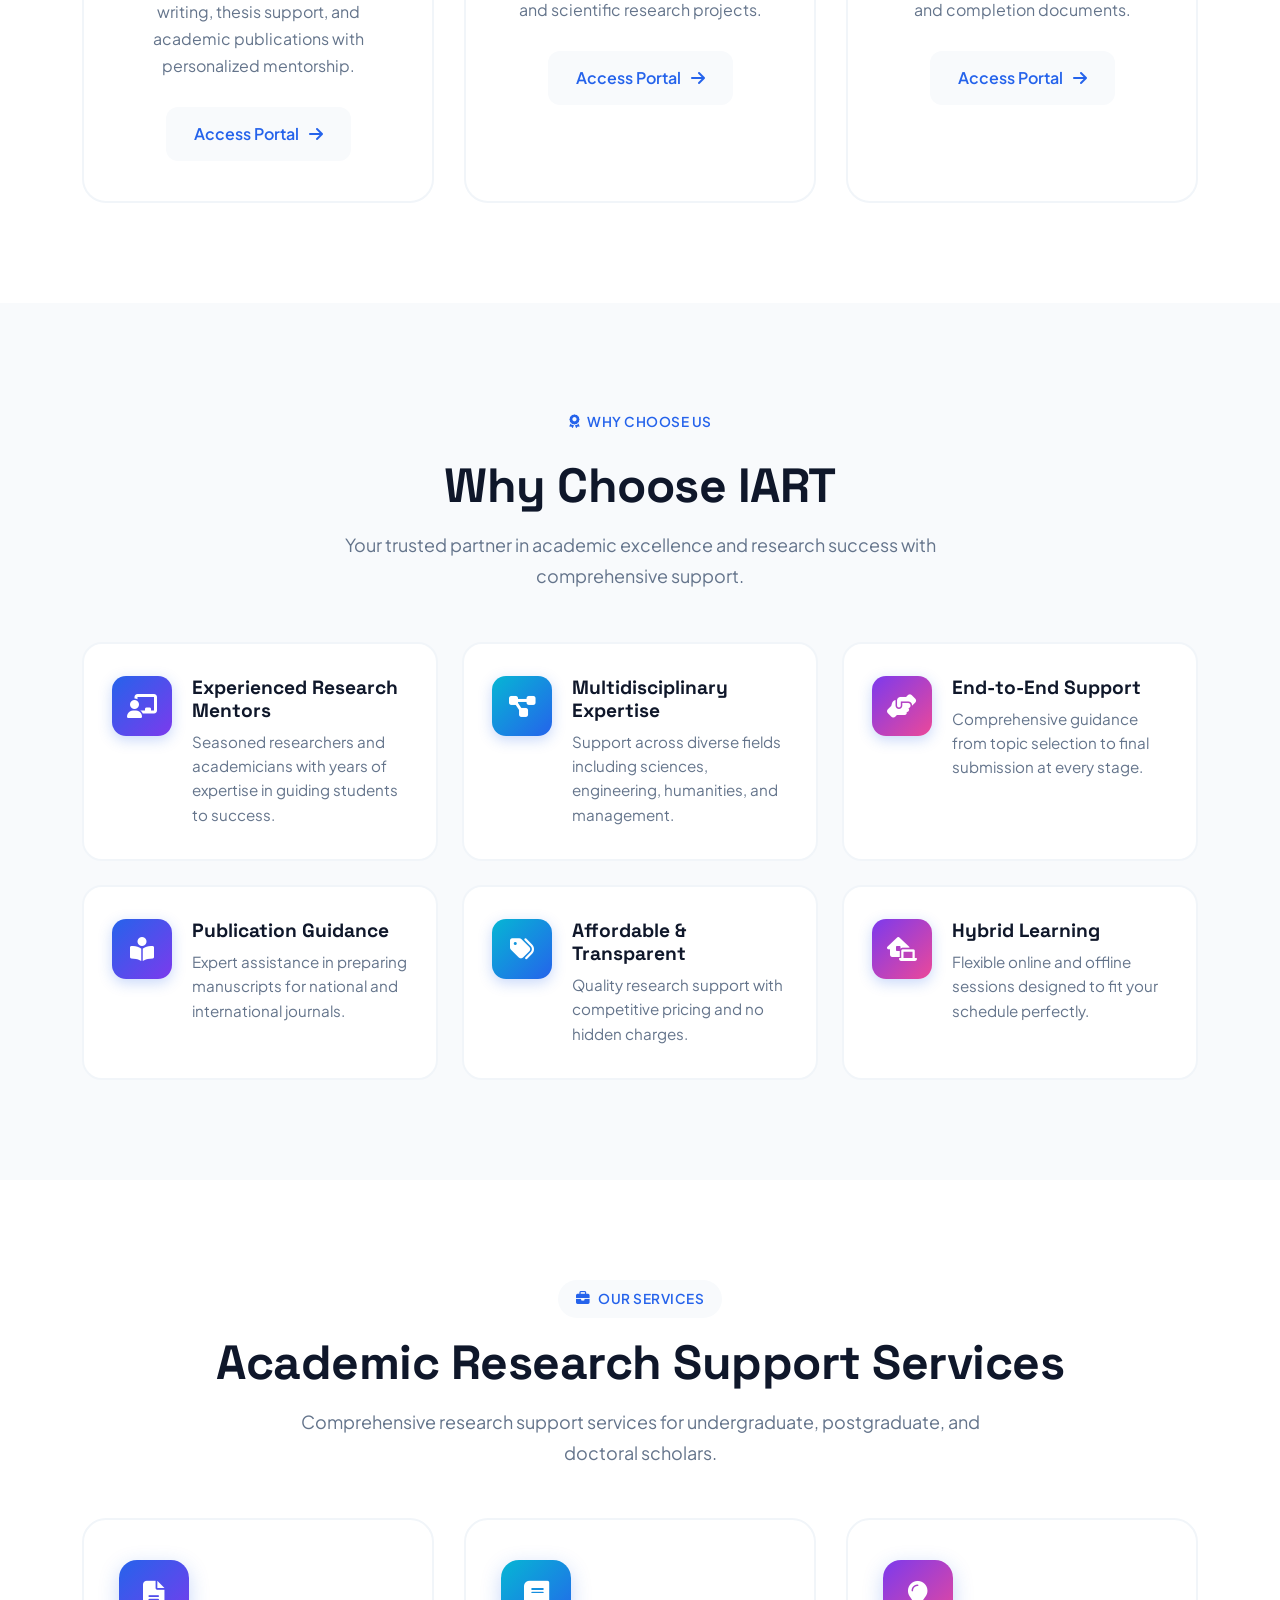
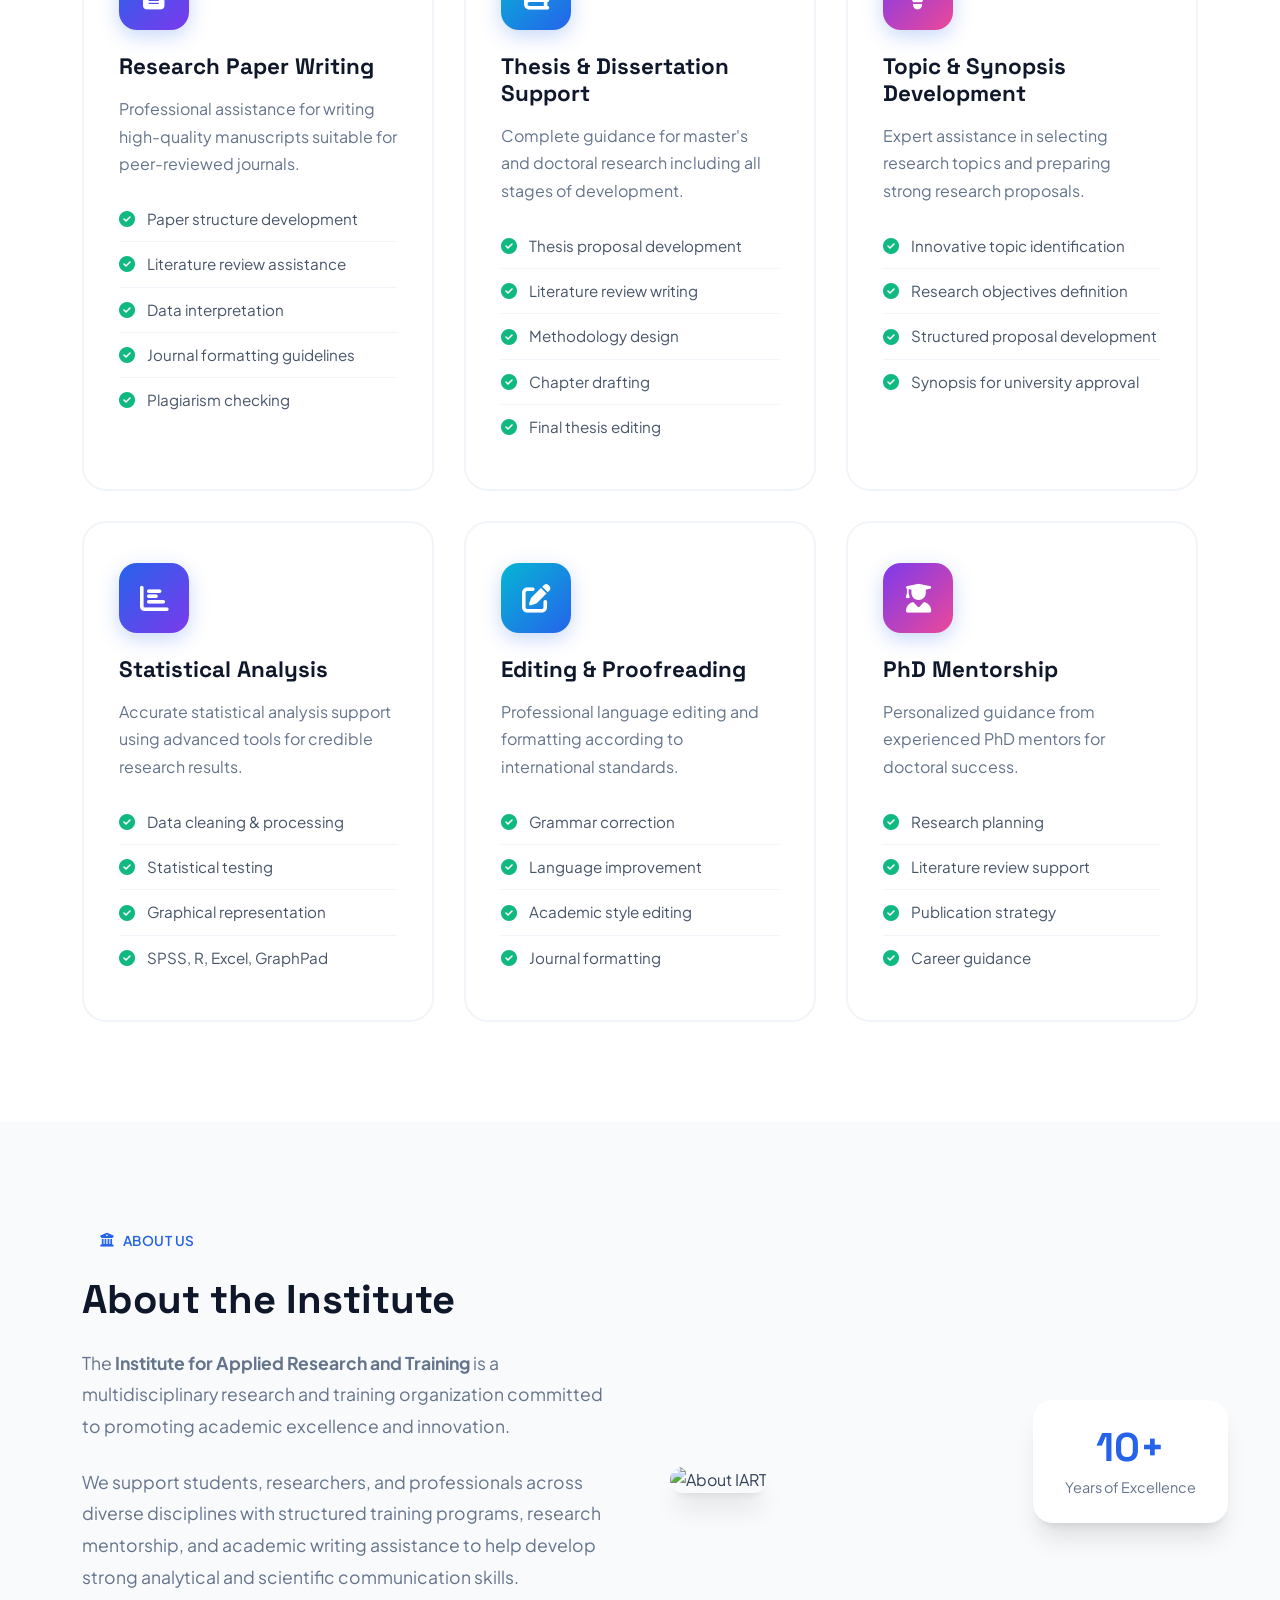
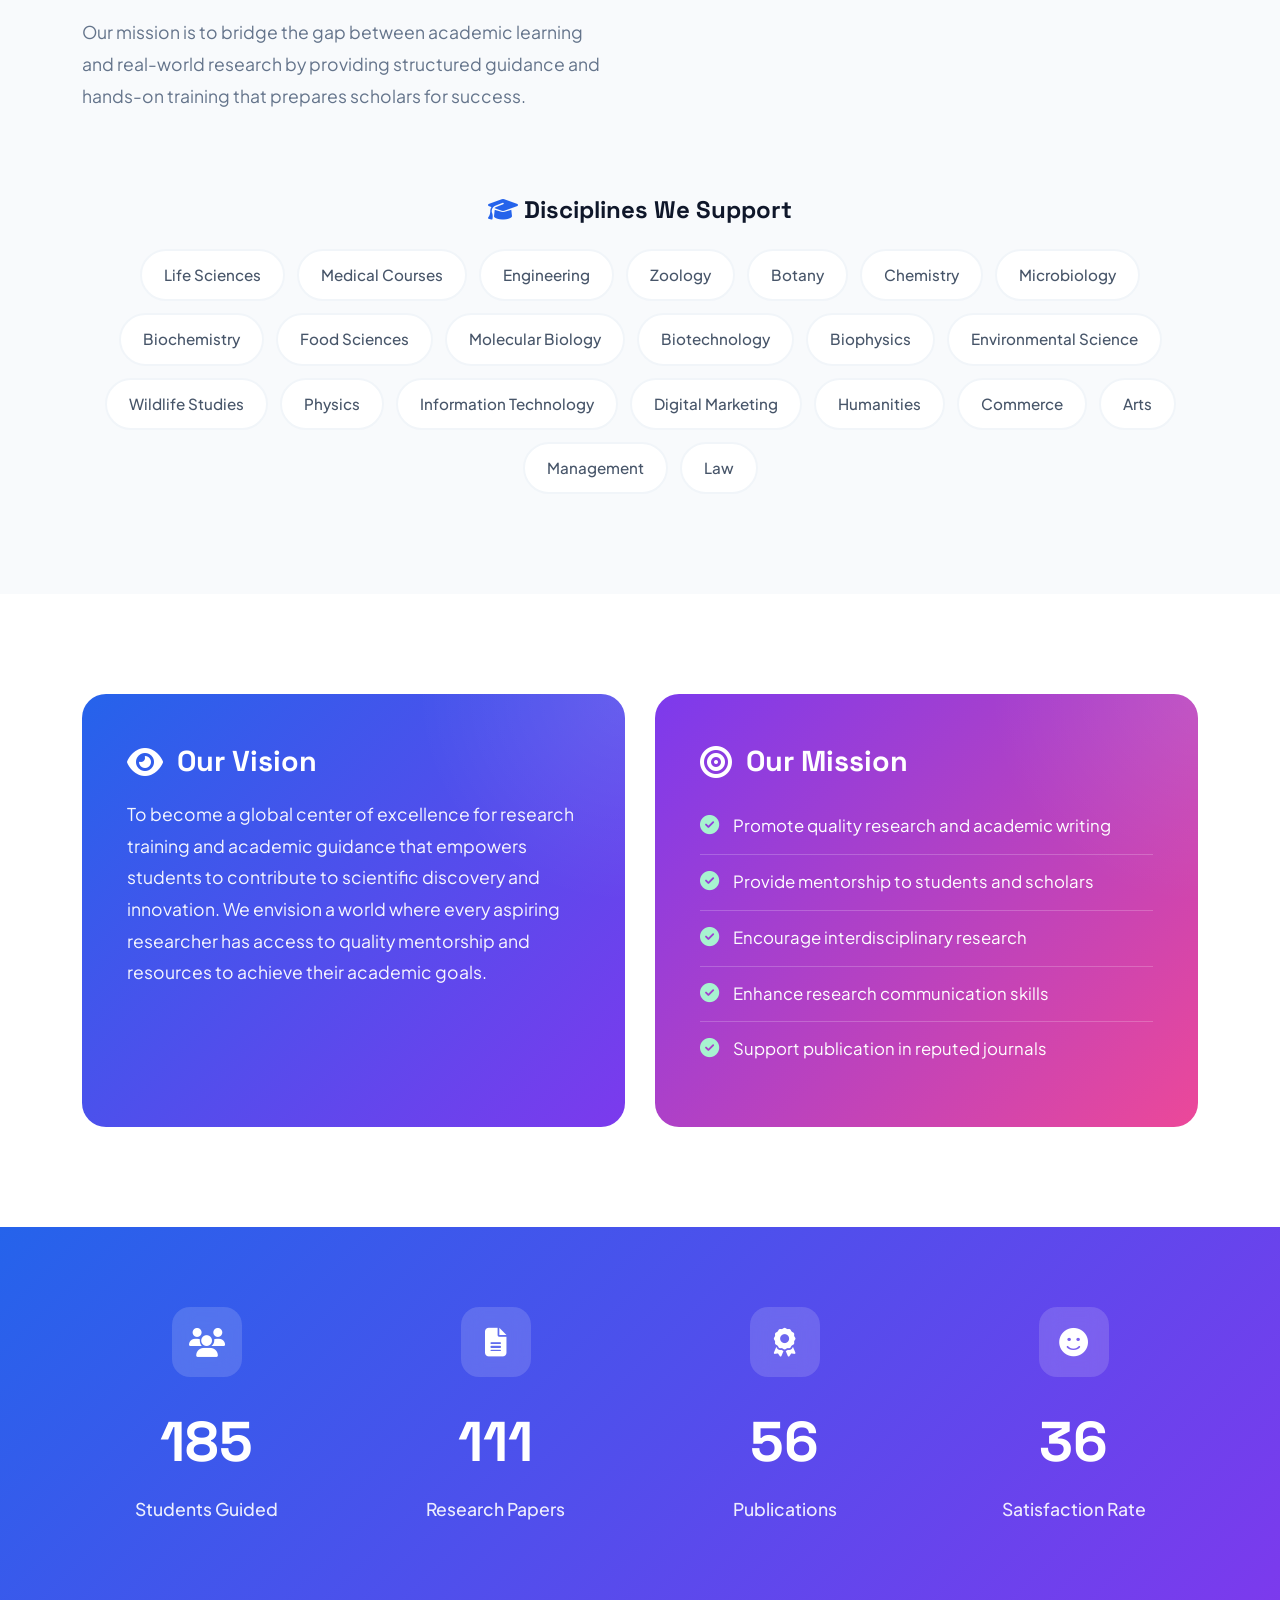
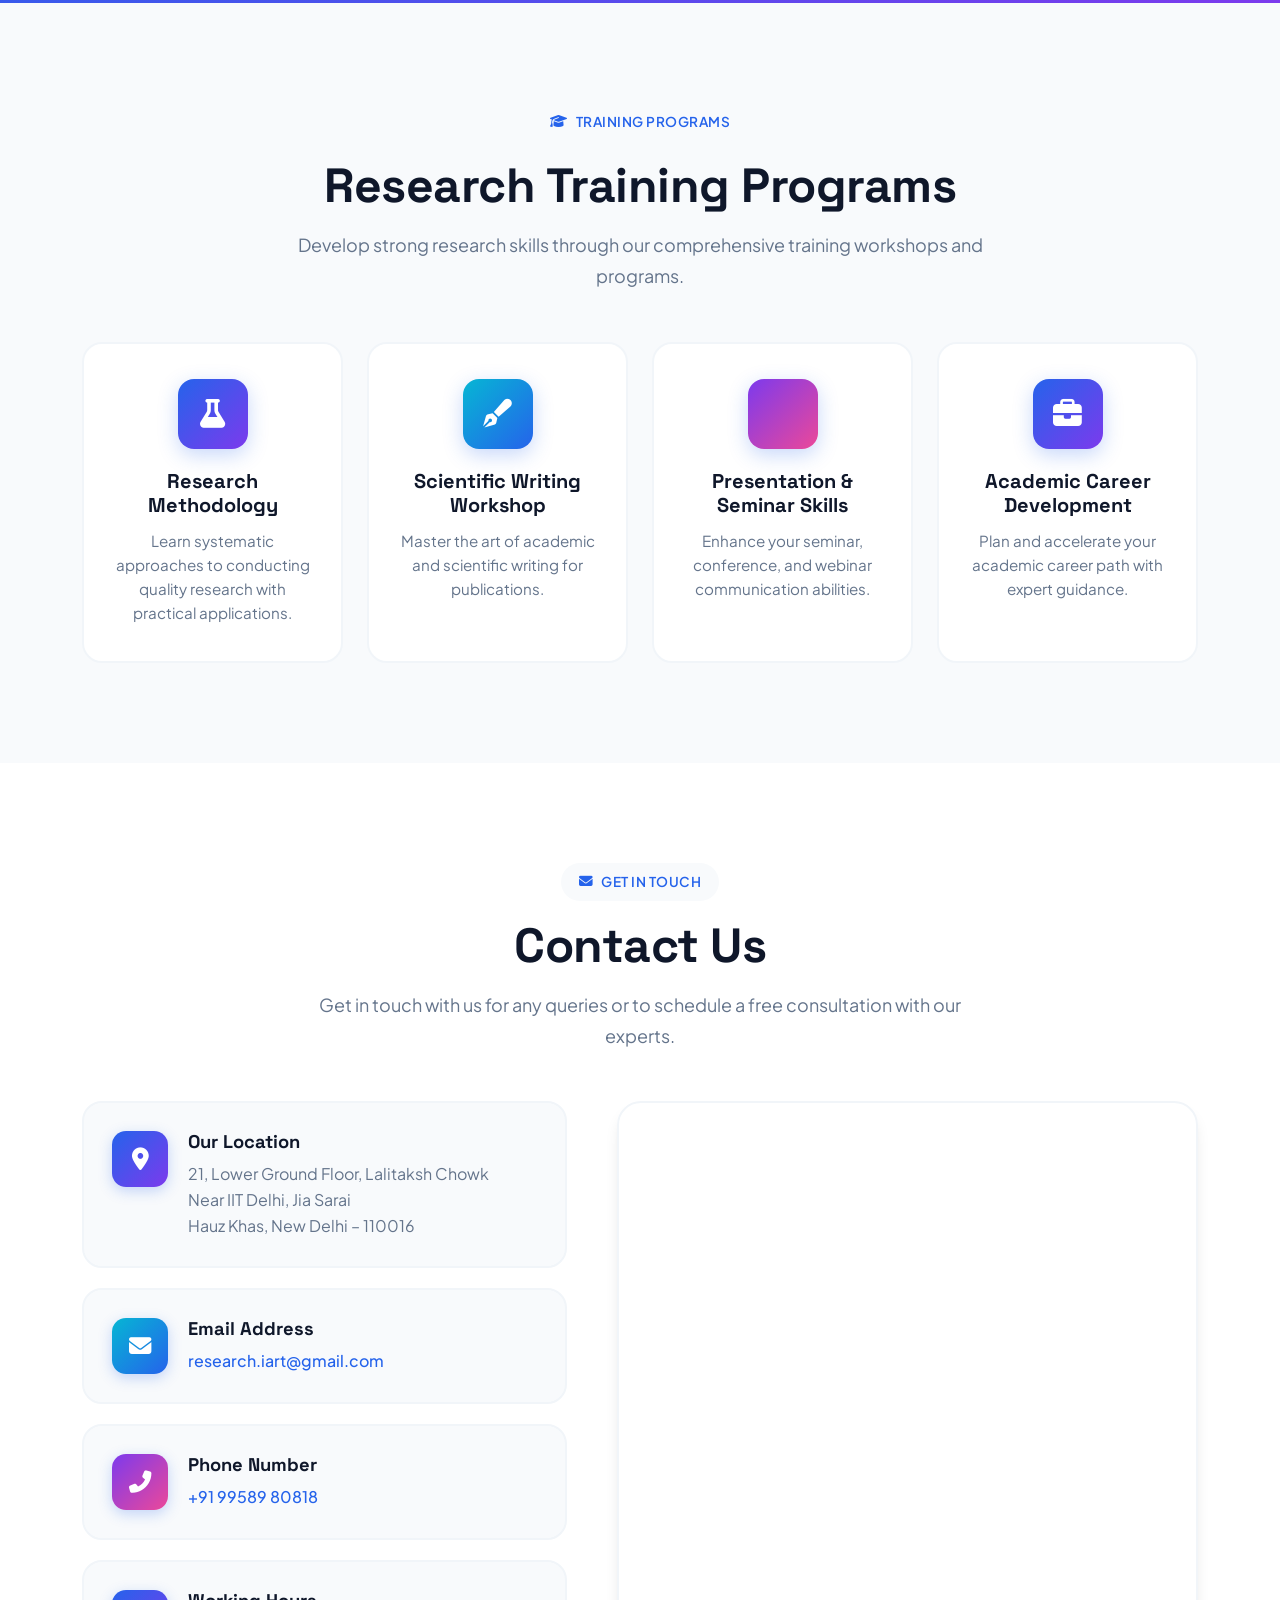
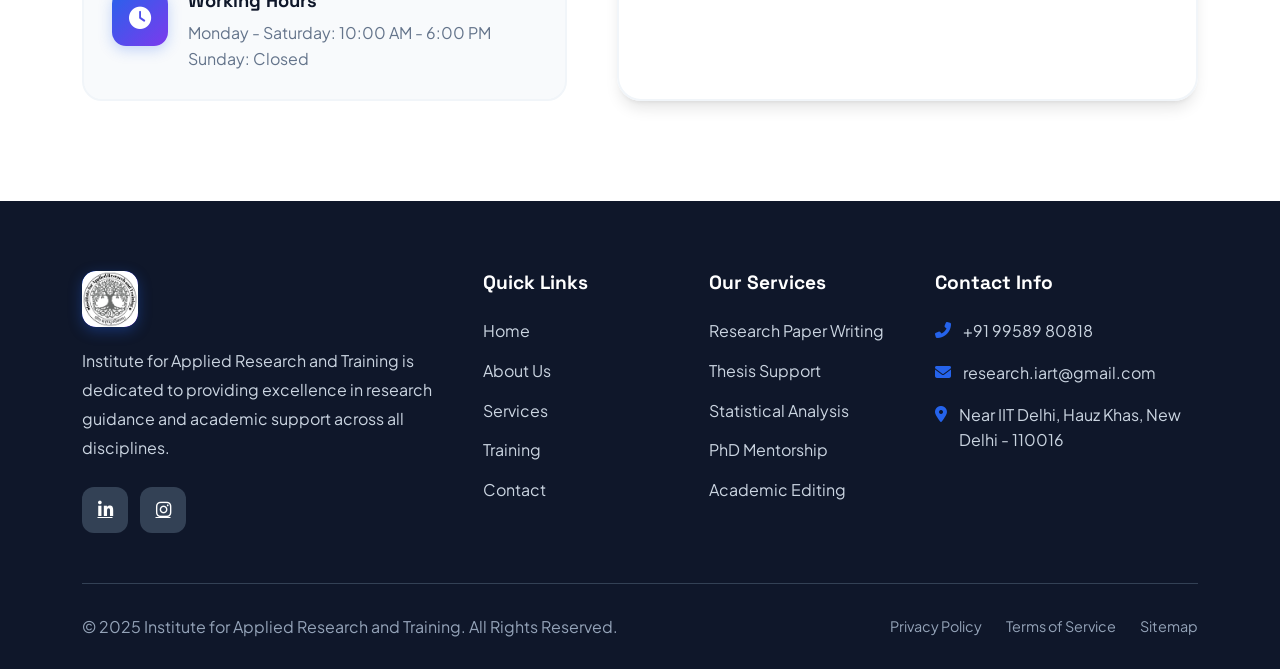
==== commit 97c2a003: "code updated" ====
--- a/index.html
+++ b/index.html
@@ -139,25 +139,25 @@
 
         /* Slide Backgrounds */
         .slide-1 {
-            background-image: url("bg1.avif");
+            background-image: url("bg.avif");
             background-size: cover;
             background-position: center;
         }
 
         .slide-2 {
-            background-image: url("bg1.avif");
+            background-image: url("bg.avif");
             background-size: cover;
             background-position: center;
         }
 
         .slide-3 {
-            background-image: url("bg1.avif");
+            background-image: url("bg.avif");
             background-size: cover;
             background-position: center;
         }
 
         .slide-4 {
-            background-image: url("bg1.avif");
+            background-image: url("bg.avif");
             background-size: cover;
             background-position: center;
         }
@@ -302,9 +302,10 @@
 
         .swiper-button-next,
         .swiper-button-prev {
-            background: rgba(255, 255, 255, 0.3);
+            background: rgb(255, 254, 254);
             width: 50px;
             height: 50px;
+            color: black;
             border-radius: 50%;
             backdrop-filter: blur(10px);
             border: 1px solid rgba(255, 255, 255, 0.5);
@@ -313,22 +314,22 @@
 
         .swiper-button-next:hover,
         .swiper-button-prev:hover {
-            background: rgba(255, 255, 255, 0.5);
+            background: rgba(255, 255, 255, 0.993);
             border-color: white;
         }
 
         .swiper-button-next::after,
         .swiper-button-prev::after {
             font-size: 1.2rem;
-            color: white;
+            color: rgb(0, 0, 0);
         }
 
         .welcome-skip-btn {
             position: absolute;
             top: 30px;
             right: 30px;
-            background: rgba(255, 255, 255, 0.3);
-            color: white;
+            background: rgba(247, 244, 244, 0.96);
+            color: rgb(5, 4, 4);
             border: 1px solid rgba(255, 255, 255, 0.5);
             padding: 12px 28px;
             border-radius: 50px;
@@ -2269,7 +2270,7 @@
                                 </div>
                             </div>
                             <a href="https://training.iart.com/research-guidance"
-                                style="display:inline-flex;align-items:center;gap:10px;background:rgba(255,255,255,0.95);color:#f093fb;padding:14px 32px;border-radius:50px;font-weight:700;text-decoration:none;margin-top:30px;transition:all 0.3s ease;box-shadow:0 8px 25px rgba(0,0,0,0.2);font-size:1.05rem;"
+                                style="display:inline-flex;align-items:center;gap:10px;background:rgba(255,255,255,0.95);color:#000000;padding:14px 32px;border-radius:50px;font-weight:700;text-decoration:none;margin-top:30px;transition:all 0.3s ease;box-shadow:0 8px 25px rgba(0,0,0,0.2);font-size:1.05rem;"
                                 onmouseover="this.style.transform='translateY(-3px)'; this.style.boxShadow='0 12px 35px rgba(0,0,0,0.3)';"
                                 onmouseout="this.style.transform='translateY(0)'; this.style.boxShadow='0 8px 25px rgba(0,0,0,0.2)';">
                                 Explore Guidance <i class="fas fa-arrow-right"></i>
@@ -2303,7 +2304,7 @@
                                 </div>
                             </div>
                             <a href="https://biolabs.iart.com"
-                                style="display: inline-flex; align-items: center; gap: 10px; background: rgba(255, 255, 255, 0.95); color: #00f2fe; padding: 14px 32px; border-radius: 50px; font-weight: 700; text-decoration: none; margin-top: 30px; transition: all 0.3s ease; box-shadow: 0 8px 25px rgba(0, 0, 0, 0.2); font-size: 1.05rem;"
+                                style="display: inline-flex; align-items: center; gap: 10px; background: rgba(255, 255, 255, 0.95); color: #040606; padding: 14px 32px; border-radius: 50px; font-weight: 700; text-decoration: none; margin-top: 30px; transition: all 0.3s ease; box-shadow: 0 8px 25px rgba(0, 0, 0, 0.2); font-size: 1.05rem;"
                                 onmouseover="this.style.transform='translateY(-3px)'; this.style.boxShadow='0 12px 35px rgba(0, 0, 0, 0.3)';"
                                 onmouseout="this.style.transform='translateY(0)'; this.style.boxShadow='0 8px 25px rgba(0, 0, 0, 0.2)';">
                                 Start Exploring <i class="fas fa-arrow-right"></i>
@@ -2337,7 +2338,7 @@
                                 </div>
                             </div>
                             <a href="https://community.iart.com"
-                                style="display: inline-flex; align-items: center; gap: 10px; background: rgba(255, 255, 255, 0.95); color: #43e97b; padding: 14px 32px; border-radius: 50px; font-weight: 700; text-decoration: none; margin-top: 30px; transition: all 0.3s ease; box-shadow: 0 8px 25px rgba(0, 0, 0, 0.2); font-size: 1.05rem;"
+                                style="display: inline-flex; align-items: center; gap: 10px; background: rgba(255, 255, 255, 0.95); color: #000000; padding: 14px 32px; border-radius: 50px; font-weight: 700; text-decoration: none; margin-top: 30px; transition: all 0.3s ease; box-shadow: 0 8px 25px rgba(0, 0, 0, 0.2); font-size: 1.05rem;"
                                 onmouseover="this.style.transform='translateY(-3px)'; this.style.boxShadow='0 12px 35px rgba(0, 0, 0, 0.3)';"
                                 onmouseout="this.style.transform='translateY(0)'; this.style.boxShadow='0 8px 25px rgba(0, 0, 0, 0.2)';">
                                 Start Exploring <i class="fas fa-arrow-right"></i>
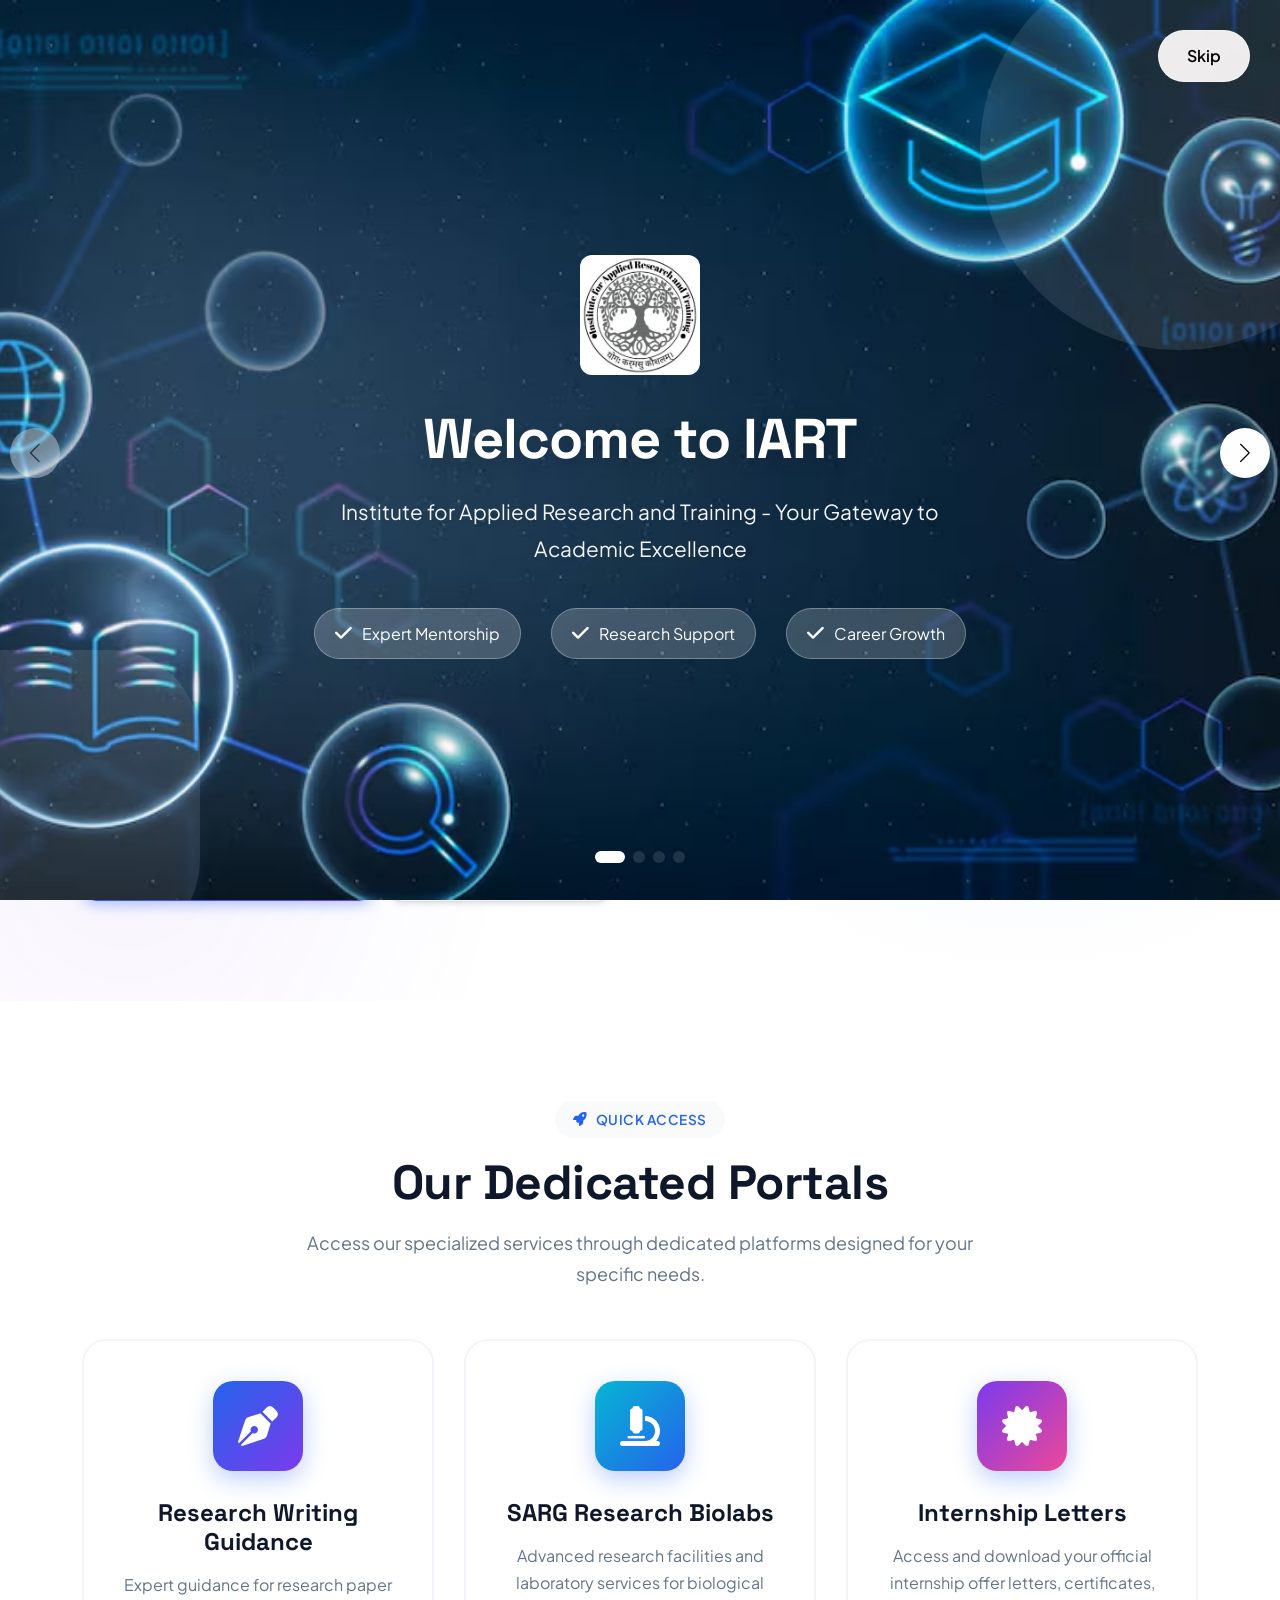
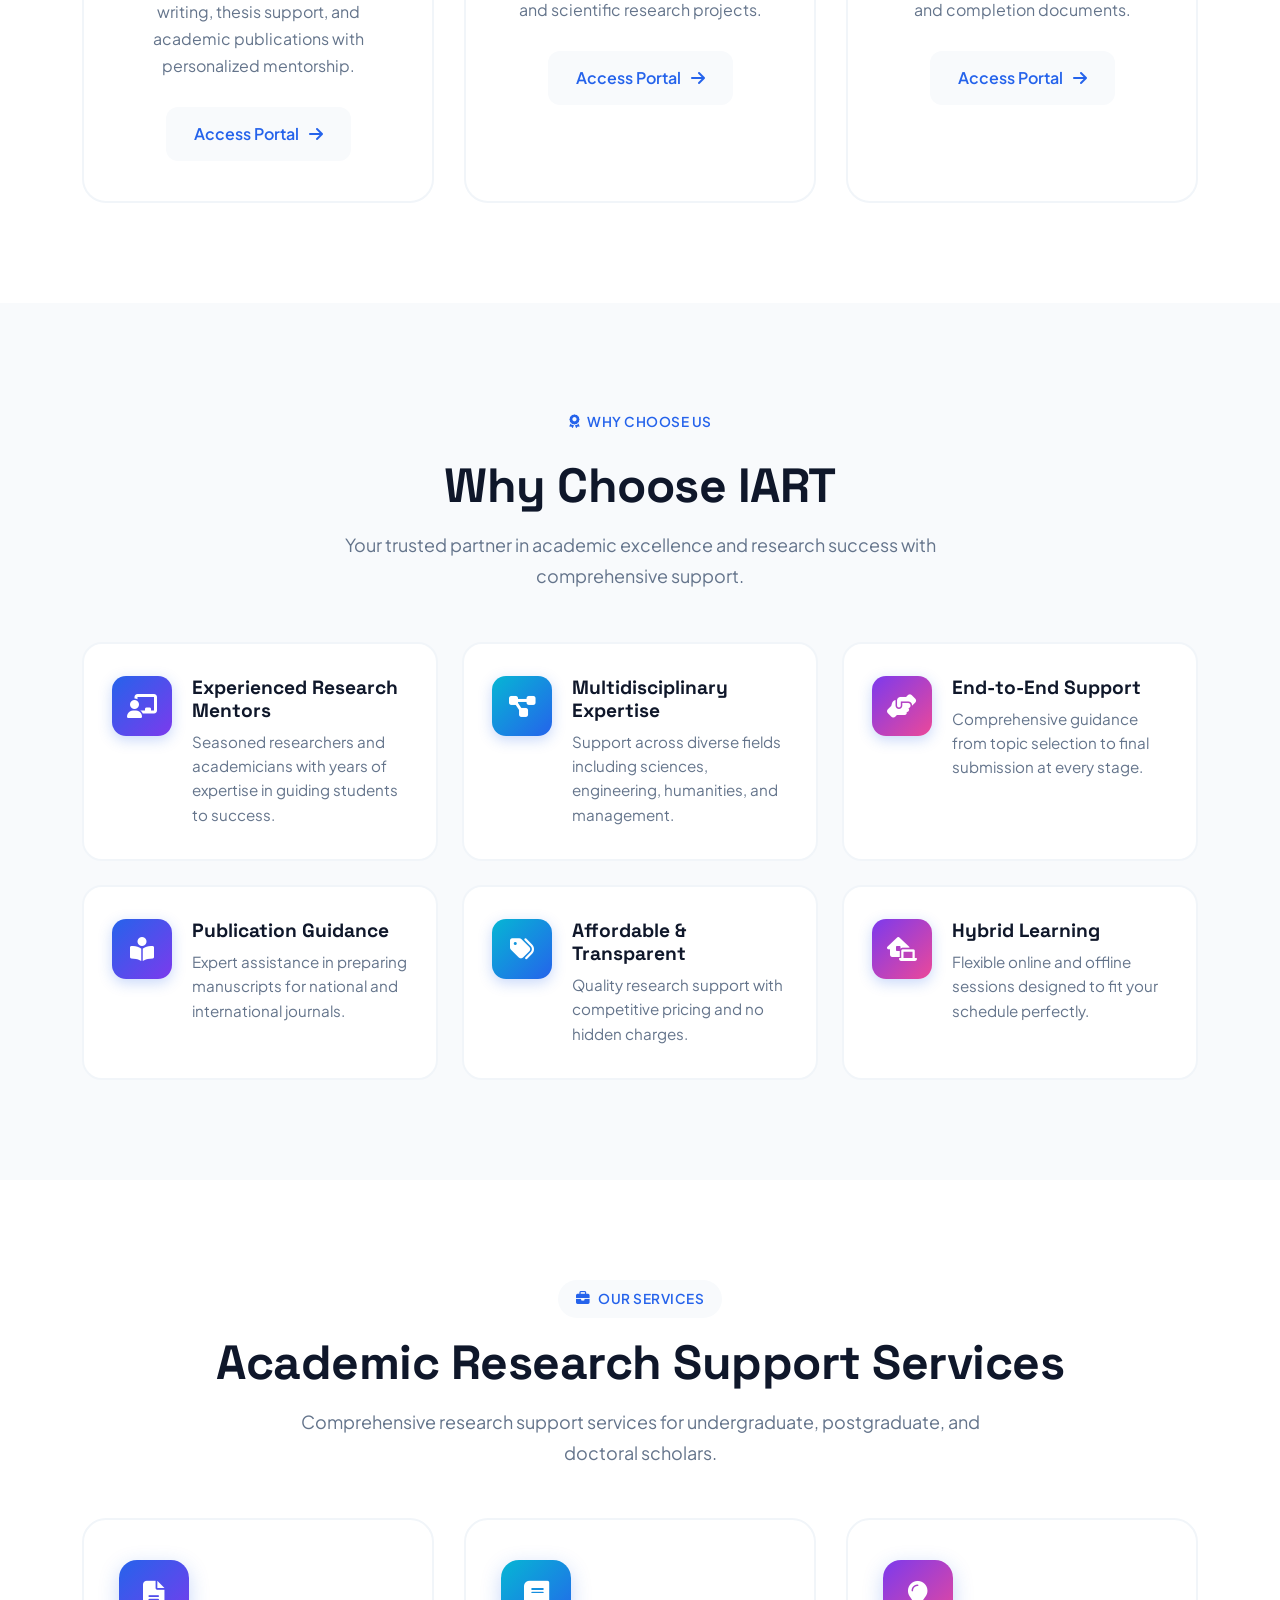
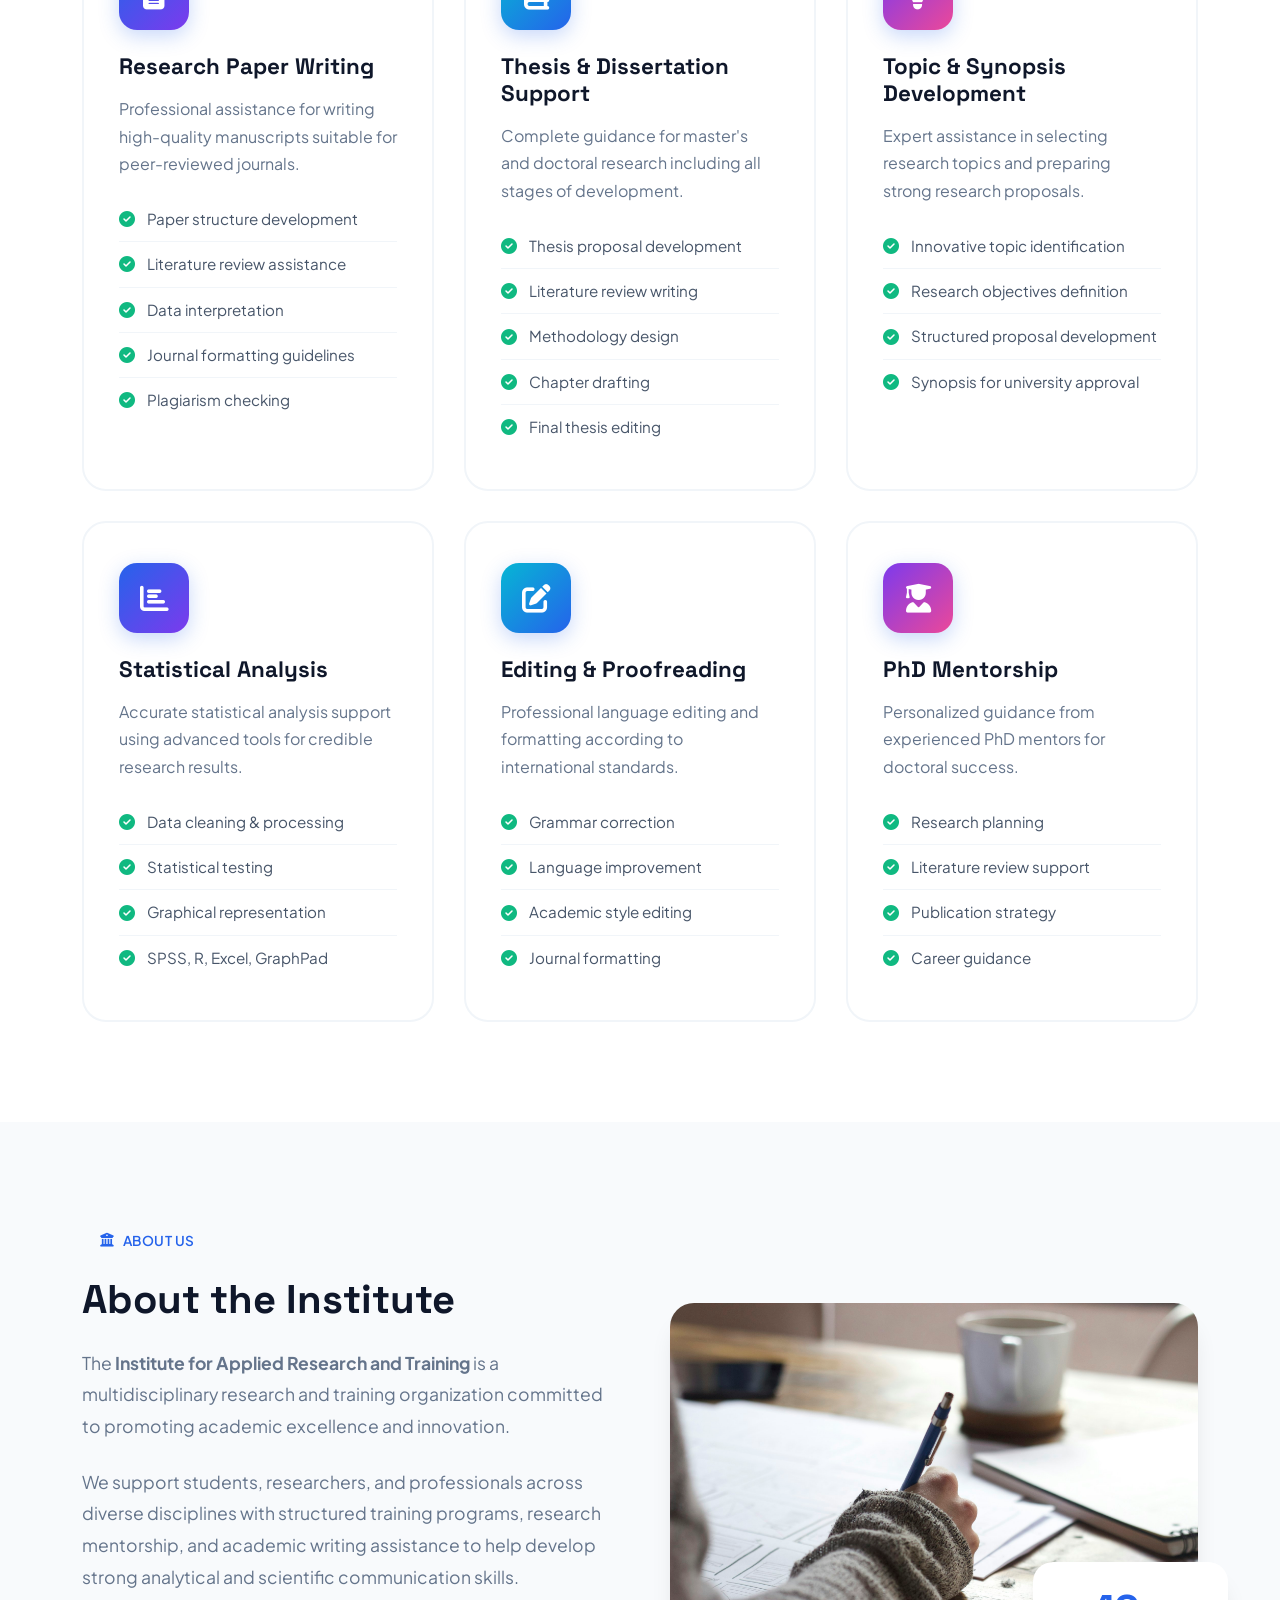
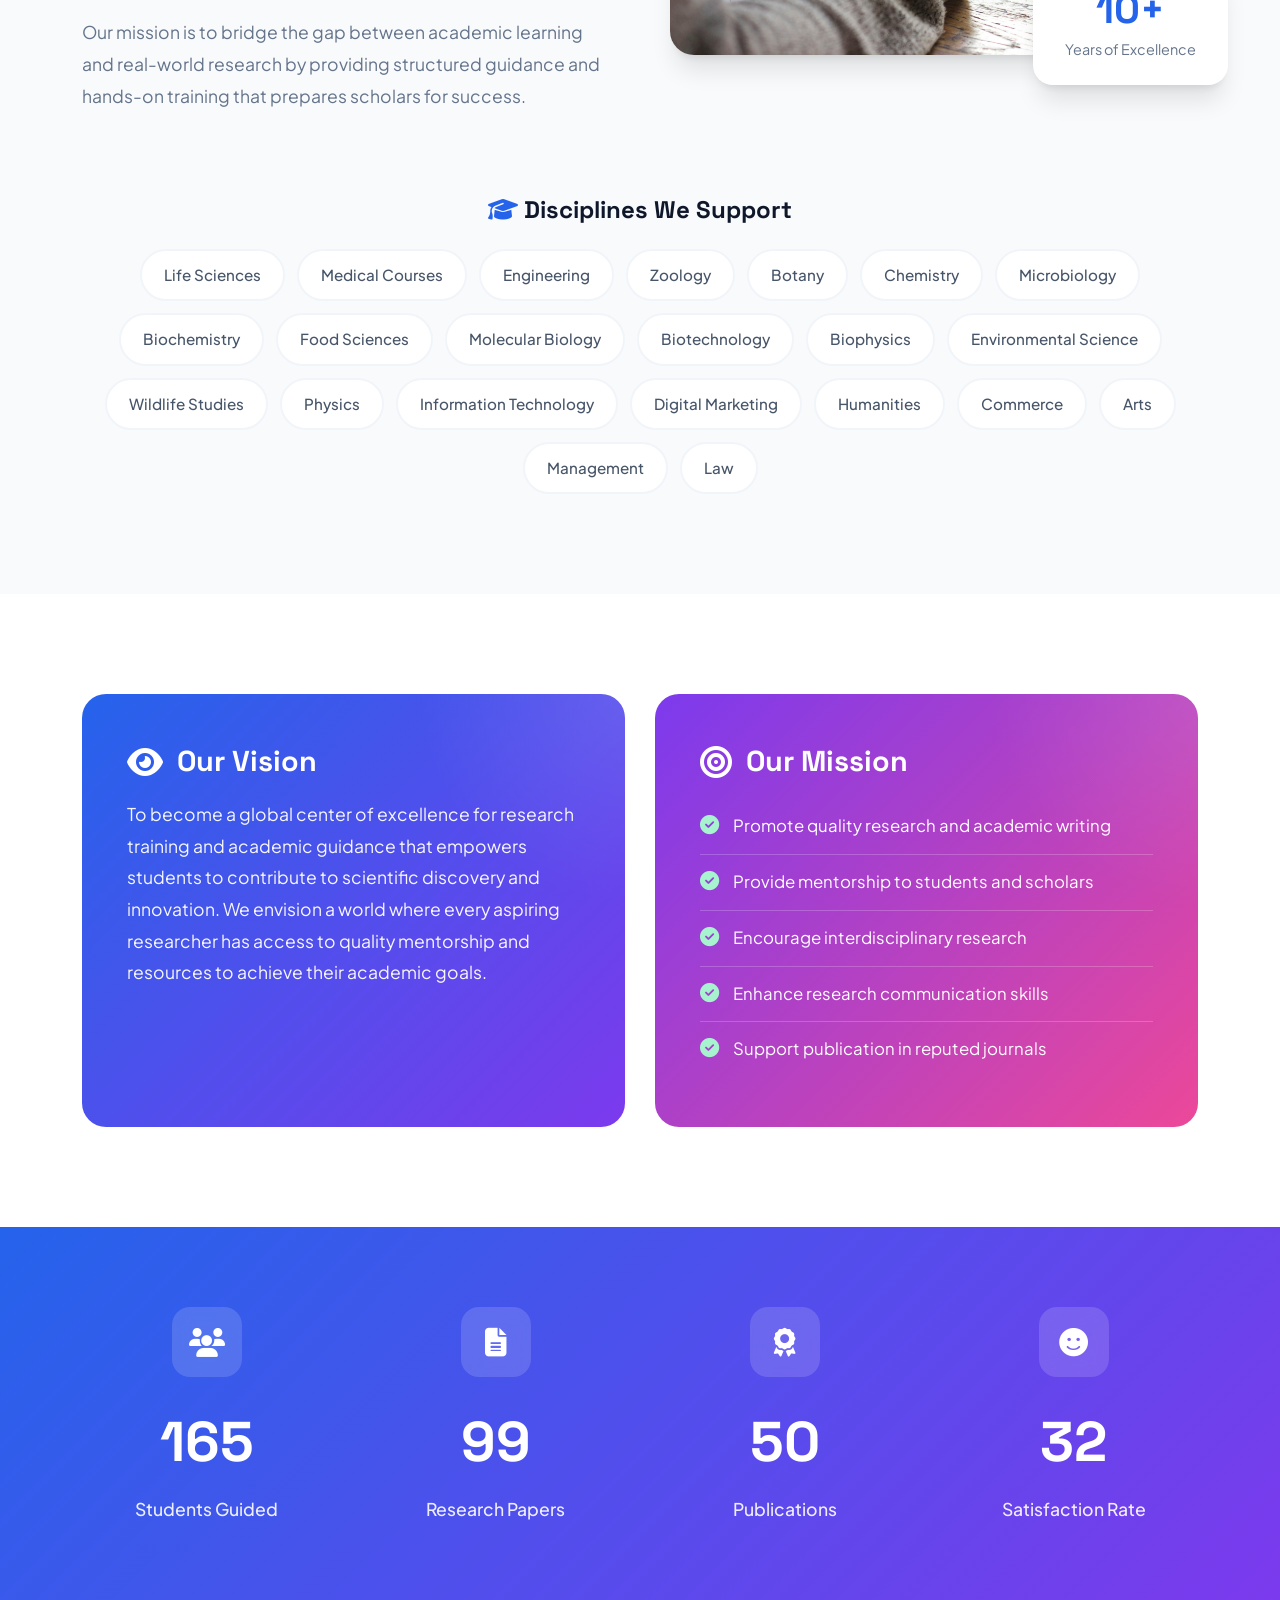
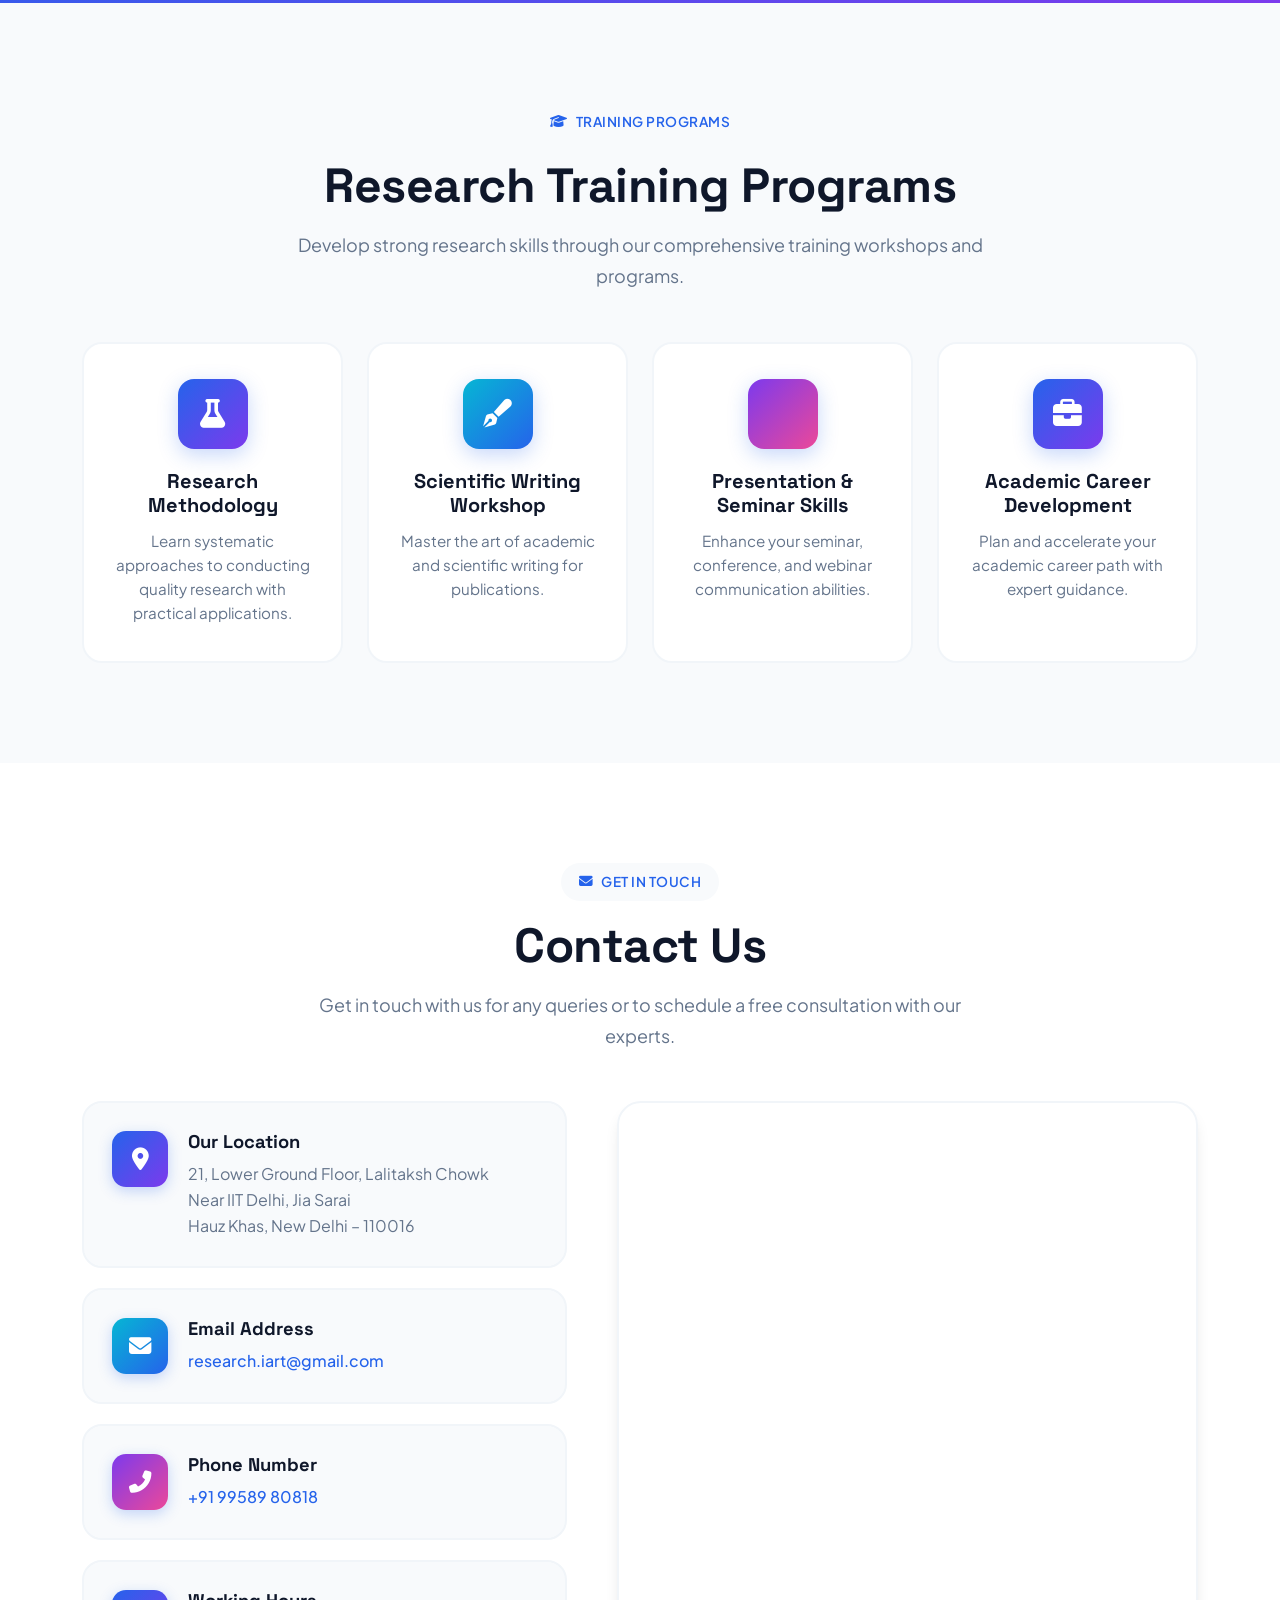
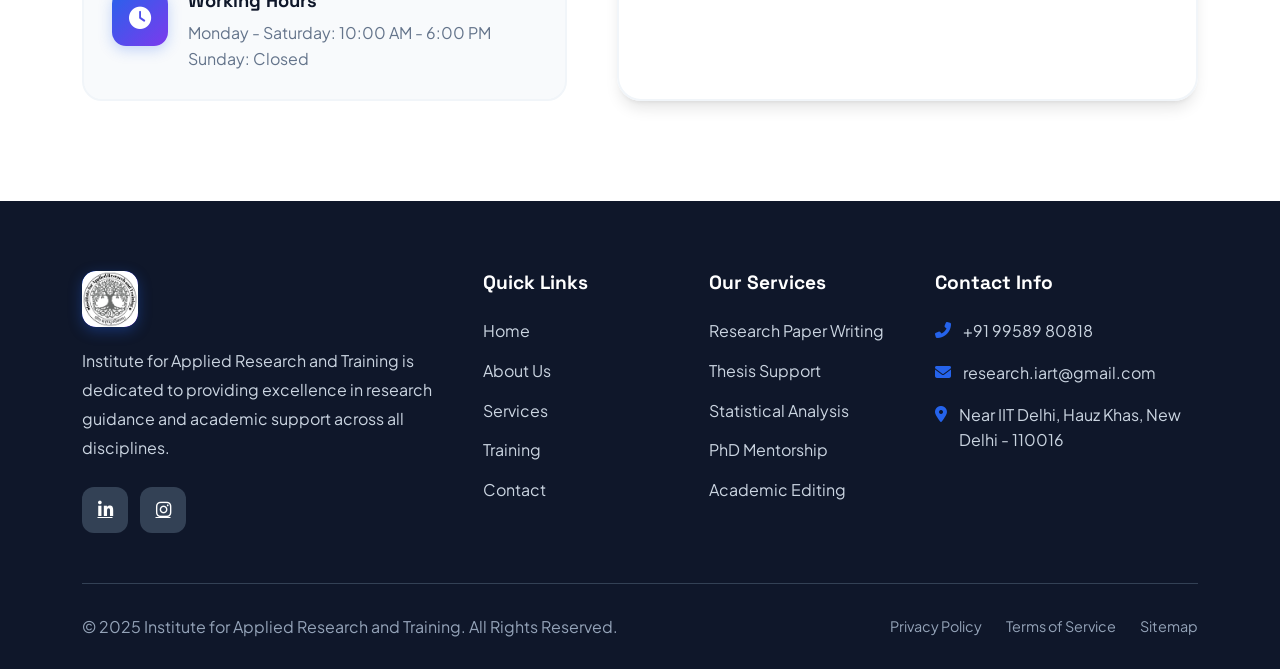
==== commit dd35b097: "code updated" ====
--- a/index.html
+++ b/index.html
@@ -21,2182 +21,7 @@
     <!-- Swiper Slider -->
     <link href="https://cdn.jsdelivr.net/npm/swiper@11/swiper-bundle.min.css" rel="stylesheet">
 
-    <style>
-        :root {
-            --primary: #2563eb;
-            --primary-light: #3b82f6;
-            --primary-dark: #1d4ed8;
-            --secondary: #7c3aed;
-            --accent: #06b6d4;
-            --success: #10b981;
-            --warning: #f59e0b;
-            --danger: #ef4444;
-            --dark: #0f172a;
-            --gray-900: #1e293b;
-            --gray-800: #334155;
-            --gray-700: #475569;
-            --gray-600: #64748b;
-            --gray-500: #94a3b8;
-            --gray-400: #cbd5e1;
-            --gray-300: #e2e8f0;
-            --gray-200: #f1f5f9;
-            --gray-100: #f8fafc;
-            --white: #ffffff;
-            --gradient-1: linear-gradient(135deg, #2563eb 0%, #7c3aed 100%);
-            --gradient-2: linear-gradient(135deg, #06b6d4 0%, #2563eb 100%);
-            --gradient-3: linear-gradient(135deg, #7c3aed 0%, #ec4899 100%);
-            --gradient-4: linear-gradient(135deg, #f59e0b 0%, #ef4444 100%);
-            --gradient-5: linear-gradient(135deg, #10b981 0%, #06b6d4 100%);
-            --shadow-sm: 0 1px 2px 0 rgb(0 0 0 / 0.05);
-            --shadow: 0 1px 3px 0 rgb(0 0 0 / 0.1), 0 1px 2px -1px rgb(0 0 0 / 0.1);
-            --shadow-md: 0 4px 6px -1px rgb(0 0 0 / 0.1), 0 2px 4px -2px rgb(0 0 0 / 0.1);
-            --shadow-lg: 0 10px 15px -3px rgb(0 0 0 / 0.1), 0 4px 6px -4px rgb(0 0 0 / 0.1);
-            --shadow-xl: 0 20px 25px -5px rgb(0 0 0 / 0.1), 0 8px 10px -6px rgb(0 0 0 / 0.1);
-        }
-
-        * {
-            margin: 0;
-            padding: 0;
-            box-sizing: border-box;
-        }
-
-        html {
-            scroll-behavior: smooth;
-        }
-
-        body {
-            font-family: 'Plus Jakarta Sans', sans-serif;
-            color: var(--gray-800);
-            background: var(--white);
-            overflow-x: hidden;
-            line-height: 1.6;
-        }
-
-        h1,
-        h2,
-        h3,
-        h4,
-        h5,
-        h6 {
-            font-family: 'Space Grotesk', sans-serif;
-            font-weight: 700;
-            line-height: 1.2;
-        }
-
-        /* ===== WELCOME SLIDER SECTION ===== */
-        .welcome-section {
-            position: fixed;
-            top: 0;
-            left: 0;
-            right: 0;
-            bottom: 0;
-            z-index: 2000;
-            display: flex;
-            align-items: center;
-            justify-content: center;
-            background: var(--white);
-            opacity: 1;
-            visibility: visible;
-            transition: all 0.5s ease;
-            max-width: 100vw;
-            overflow-x: hidden;
-        }
-
-        .welcome-section.hidden {
-            opacity: 0;
-            visibility: hidden;
-            z-index: -1;
-        }
-
-        .welcome-container {
-            width: 100%;
-            height: 100%;
-            position: relative;
-            max-width: 100vw;
-            overflow-x: hidden;
-        }
-
-        .swiper {
-            max-width: 100vw;
-            overflow-x: hidden;
-        }
-
-        .swiper-wrapper {
-            display: flex;
-            max-width: 100vw;
-        }
-
-        .swiper-slide {
-            width: 100%;
-            height: 100vh;
-            display: flex;
-            align-items: center;
-            justify-content: center;
-            position: relative;
-            overflow: hidden;
-            max-width: 100vw;
-        }
-
-        /* Slide Backgrounds */
-        .slide-1 {
-            background-image: url("bg.avif");
-            background-size: cover;
-            background-position: center;
-        }
-
-        .slide-2 {
-            background-image: url("bg.avif");
-            background-size: cover;
-            background-position: center;
-        }
-
-        .slide-3 {
-            background-image: url("bg.avif");
-            background-size: cover;
-            background-position: center;
-        }
-
-        .slide-4 {
-            background-image: url("bg.avif");
-            background-size: cover;
-            background-position: center;
-        }
-
-        .slide-content {
-            text-align: center;
-            color: white;
-            z-index: 10;
-            padding: 40px;
-            animation: slideInContent 0.8s ease forwards;
-            max-width: 100%;
-        }
-
-        @keyframes slideInContent {
-            from {
-                opacity: 0;
-                transform: translateY(30px);
-            }
-
-            to {
-                opacity: 1;
-                transform: translateY(0);
-            }
-        }
-
-        .slide-icon {
-            font-size: 5rem;
-            margin-bottom: 30px;
-            animation: bounceIcon 1.5s ease-in-out infinite;
-        }
-
-        @keyframes bounceIcon {
-
-            0%,
-            100% {
-                transform: translateY(0);
-            }
-
-            50% {
-                transform: translateY(-20px);
-            }
-        }
-
-        .slide-title {
-            font-size: 3.5rem;
-            font-weight: 800;
-            margin-bottom: 20px;
-            letter-spacing: -1px;
-            text-shadow: 0 4px 20px rgba(0, 0, 0, 0.2);
-        }
-
-        .slide-subtitle {
-            font-size: 1.3rem;
-            margin-bottom: 30px;
-            opacity: 0.95;
-            line-height: 1.8;
-            text-shadow: 0 2px 10px rgba(0, 0, 0, 0.1);
-            max-width: 600px;
-            margin-left: auto;
-            margin-right: auto;
-        }
-
-        .slide-features {
-            display: flex;
-            justify-content: center;
-            gap: 30px;
-            flex-wrap: wrap;
-            margin-top: 40px;
-        }
-
-        .feature-item {
-            display: flex;
-            align-items: center;
-            gap: 10px;
-            background: rgba(255, 255, 255, 0.2);
-            padding: 12px 20px;
-            border-radius: 50px;
-            backdrop-filter: blur(10px);
-            border: 1px solid rgba(255, 255, 255, 0.3);
-        }
-
-        .feature-item i {
-            font-size: 1.2rem;
-        }
-
-        /* Slide Decorations */
-        .slide-decoration {
-            position: absolute;
-            opacity: 0.1;
-            pointer-events: none;
-        }
-
-        .decoration-1 {
-            width: 400px;
-            height: 400px;
-            background: white;
-            border-radius: 50%;
-            top: -50px;
-            right: -100px;
-            animation: float 6s ease-in-out infinite;
-        }
-
-        .decoration-2 {
-            width: 300px;
-            height: 300px;
-            background: white;
-            border-radius: 30%;
-            bottom: -50px;
-            left: -100px;
-            animation: float 8s ease-in-out infinite reverse;
-        }
-
-        @keyframes float {
-
-            0%,
-            100% {
-                transform: translateY(0px);
-            }
-
-            50% {
-                transform: translateY(20px);
-            }
-        }
-
-        /* Swiper Navigation */
-        .swiper-pagination {
-            bottom: 30px !important;
-        }
-
-        .swiper-pagination-bullet {
-            background: rgba(255, 255, 255, 0.6) !important;
-            width: 12px !important;
-            height: 12px !important;
-            transition: all 0.3s ease;
-        }
-
-        .swiper-pagination-bullet-active {
-            background: white !important;
-            width: 30px !important;
-            border-radius: 10px !important;
-        }
-
-        .swiper-button-next,
-        .swiper-button-prev {
-            background: rgb(255, 254, 254);
-            width: 50px;
-            height: 50px;
-            color: black;
-            border-radius: 50%;
-            backdrop-filter: blur(10px);
-            border: 1px solid rgba(255, 255, 255, 0.5);
-            transition: all 0.3s ease;
-        }
-
-        .swiper-button-next:hover,
-        .swiper-button-prev:hover {
-            background: rgba(255, 255, 255, 0.993);
-            border-color: white;
-        }
-
-        .swiper-button-next::after,
-        .swiper-button-prev::after {
-            font-size: 1.2rem;
-            color: rgb(0, 0, 0);
-        }
-
-        .welcome-skip-btn {
-            position: absolute;
-            top: 30px;
-            right: 30px;
-            background: rgba(247, 244, 244, 0.96);
-            color: rgb(5, 4, 4);
-            border: 1px solid rgba(255, 255, 255, 0.5);
-            padding: 12px 28px;
-            border-radius: 50px;
-            font-weight: 600;
-            cursor: pointer;
-            transition: all 0.3s ease;
-            backdrop-filter: blur(10px);
-            z-index: 100;
-        }
-
-        .welcome-skip-btn:hover {
-            background: rgba(255, 255, 255, 0.5);
-            border-color: white;
-            transform: translateY(-2px);
-        }
-
-        .welcome-progress {
-            position: absolute;
-            top: 0;
-            left: 0;
-            height: 3px;
-            background: white;
-            width: 0%;
-            animation: progress 20s linear;
-        }
-
-        @keyframes progress {
-            0% {
-                width: 0%;
-            }
-
-            100% {
-                width: 100%;
-            }
-        }
-
-        /* ===== MODERN NAVBAR ===== */
-        .navbar {
-            background: rgba(255, 255, 255, 0.98);
-            backdrop-filter: blur(20px);
-            -webkit-backdrop-filter: blur(20px);
-            padding: 0;
-            transition: all 0.4s cubic-bezier(0.4, 0, 0.2, 1);
-            border-bottom: 1px solid transparent;
-            position: fixed;
-            top: 0;
-            left: 0;
-            right: 0;
-            z-index: 1050;
-            width: 100%;
-        }
-
-        .navbar.scrolled {
-            box-shadow: var(--shadow-lg);
-            border-bottom: 1px solid var(--gray-200);
-        }
-
-        .navbar .container {
-            padding: 0.875rem 1.5rem;
-        }
-
-        .navbar-brand {
-            display: flex;
-            align-items: center;
-            gap: 14px;
-            text-decoration: none;
-            padding: 0;
-            margin: 0;
-        }
-
-        .logo-icon {
-            width: 48px;
-            height: 48px;
-            background: var(--gradient-1);
-            border-radius: 14px;
-            display: flex;
-            align-items: center;
-            justify-content: center;
-            box-shadow: 0 4px 14px rgba(37, 99, 235, 0.35);
-            transition: all 0.3s ease;
-            overflow: hidden;
-        }
-
-        .logo-icon img {
-            width: 100%;
-            height: 100%;
-            /* object-fit: cover; */
-            border-radius: 14px;
-        }
-
-        .logo-icon:hover {
-            transform: scale(1.05) rotate(-2deg);
-        }
-
-        .logo-text {
-            display: flex;
-            flex-direction: column;
-        }
-
-        .logo-title {
-            font-family: 'Space Grotesk', sans-serif;
-            font-size: 1.5rem;
-            font-weight: 700;
-            color: var(--dark);
-            letter-spacing: -0.5px;
-            line-height: 1;
-        }
-
-        .logo-subtitle {
-            font-size: 0.7rem;
-            font-weight: 600;
-            color: var(--gray-500);
-            text-transform: uppercase;
-            letter-spacing: 1px;
-            margin-top: 2px;
-        }
-
-        .navbar-toggler {
-            border: none;
-            padding: 8px;
-            border-radius: 10px;
-            background: var(--gray-100);
-            transition: all 0.3s ease;
-        }
-
-        .navbar-toggler:focus {
-            box-shadow: none;
-            background: var(--gray-200);
-        }
-
-        .navbar-nav {
-            gap: 0.25rem;
-            align-items: center;
-        }
-
-        .nav-link {
-            color: var(--gray-700) !important;
-            font-weight: 500;
-            font-size: 0.95rem;
-            padding: 0.625rem 1.125rem !important;
-            border-radius: 10px;
-            transition: all 0.3s ease;
-            position: relative;
-        }
-
-        .nav-link::after {
-            content: '';
-            position: absolute;
-            bottom: 6px;
-            left: 50%;
-            transform: translateX(-50%);
-            width: 0;
-            height: 2px;
-            background: var(--gradient-1);
-            border-radius: 2px;
-            transition: all 0.3s ease;
-        }
-
-        .nav-link:hover::after,
-        .nav-link.active::after {
-            width: calc(100% - 24px);
-        }
-
-        .nav-link:hover,
-        .nav-link.active {
-            color: var(--primary) !important;
-            background: rgba(37, 99, 235, 0.05);
-        }
-
-        .nav-cta {
-            background: var(--gradient-1) !important;
-            color: white !important;
-            padding: 0.75rem 1.5rem !important;
-            border-radius: 12px;
-            font-weight: 600;
-            box-shadow: 0 4px 14px rgba(37, 99, 235, 0.35);
-            transition: all 0.3s ease;
-            margin-left: 0.5rem;
-            display: flex;
-            align-items: center;
-            gap: 8px;
-        }
-
-        .nav-cta::after {
-            display: none;
-        }
-
-        .nav-cta:hover {
-            transform: translateY(-2px);
-            box-shadow: 0 6px 20px rgba(37, 99, 235, 0.45);
-            background: var(--gradient-1) !important;
-        }
-
-        /* ===== HERO SECTION ===== */
-        .hero-section {
-            min-height: 100vh;
-            display: flex;
-            align-items: center;
-            padding: 140px 0 100px;
-            background: linear-gradient(180deg, var(--gray-100) 0%, var(--white) 100%);
-            position: relative;
-            overflow: hidden;
-        }
-
-        .hero-section::before {
-            content: '';
-            position: absolute;
-            top: -50%;
-            right: -20%;
-            width: 80%;
-            height: 150%;
-            background: radial-gradient(ellipse at center, rgba(37, 99, 235, 0.08) 0%, transparent 70%);
-            pointer-events: none;
-        }
-
-        .hero-section::after {
-            content: '';
-            position: absolute;
-            bottom: -30%;
-            left: -20%;
-            width: 60%;
-            height: 100%;
-            background: radial-gradient(ellipse at center, rgba(124, 58, 237, 0.06) 0%, transparent 70%);
-            pointer-events: none;
-        }
-
-        .hero-badge {
-            display: inline-flex;
-            align-items: center;
-            gap: 10px;
-            background: white;
-            padding: 10px 20px;
-            border-radius: 100px;
-            font-size: 0.9rem;
-            font-weight: 600;
-            color: var(--primary);
-            box-shadow: var(--shadow-md);
-            border: 1px solid var(--gray-200);
-            margin-bottom: 24px;
-            animation: float 3s ease-in-out infinite;
-        }
-
-        .hero-badge i {
-            color: var(--warning);
-        }
-
-        .hero-title {
-            font-size: clamp(2.5rem, 5vw, 4rem);
-            font-weight: 800;
-            color: var(--dark);
-            margin-bottom: 24px;
-            letter-spacing: -1px;
-            line-height: 1.1;
-        }
-
-        .hero-title .highlight {
-            background: var(--gradient-1);
-            -webkit-background-clip: text;
-            -webkit-text-fill-color: transparent;
-            background-clip: text;
-        }
-
-        .hero-subtitle {
-            font-size: 1.25rem;
-            color: var(--gray-600);
-            margin-bottom: 32px;
-            line-height: 1.7;
-            max-width: 600px;
-        }
-
-        .hero-features {
-            display: flex;
-            flex-wrap: wrap;
-            gap: 16px;
-            margin-bottom: 40px;
-        }
-
-        .hero-feature {
-            display: flex;
-            align-items: center;
-            gap: 10px;
-            background: white;
-            padding: 12px 20px;
-            border-radius: 12px;
-            font-weight: 500;
-            color: var(--gray-700);
-            box-shadow: var(--shadow);
-            border: 1px solid var(--gray-200);
-            transition: all 0.3s ease;
-        }
-
-        .hero-feature:hover {
-            transform: translateY(-3px);
-            box-shadow: var(--shadow-lg);
-            border-color: var(--primary);
-        }
-
-        .hero-feature i {
-            color: var(--success);
-            font-size: 1.1rem;
-        }
-
-        .hero-buttons {
-            display: flex;
-            flex-wrap: wrap;
-            gap: 16px;
-        }
-
-        .btn-hero-primary {
-            background: var(--gradient-1);
-            color: white;
-            padding: 16px 32px;
-            border-radius: 14px;
-            font-weight: 600;
-            font-size: 1rem;
-            text-decoration: none;
-            display: inline-flex;
-            align-items: center;
-            gap: 10px;
-            box-shadow: 0 4px 14px rgba(37, 99, 235, 0.35);
-            transition: all 0.3s ease;
-            border: none;
-        }
-
-        .btn-hero-primary:hover {
-            transform: translateY(-3px);
-            box-shadow: 0 8px 25px rgba(37, 99, 235, 0.45);
-            color: white;
-        }
-
-        .btn-hero-secondary {
-            background: white;
-            color: var(--gray-700);
-            padding: 16px 32px;
-            border-radius: 14px;
-            font-weight: 600;
-            font-size: 1rem;
-            text-decoration: none;
-            display: inline-flex;
-            align-items: center;
-            gap: 10px;
-            box-shadow: var(--shadow-md);
-            border: 2px solid var(--gray-200);
-            transition: all 0.3s ease;
-        }
-
-        .btn-hero-secondary:hover {
-            transform: translateY(-3px);
-            border-color: var(--primary);
-            color: var(--primary);
-        }
-
-        .hero-image {
-            position: relative;
-        }
-
-        .hero-image-main {
-            border-radius: 24px;
-            box-shadow: var(--shadow-xl);
-            width: 100%;
-            max-width: 550px;
-            transform: perspective(1000px) rotateY(-5deg);
-            transition: all 0.5s ease;
-        }
-
-        .hero-image-main:hover {
-            transform: perspective(1000px) rotateY(0deg);
-        }
-
-        .floating-card {
-            position: absolute;
-            background: white;
-            padding: 20px 24px;
-            border-radius: 16px;
-            box-shadow: var(--shadow-xl);
-            display: flex;
-            align-items: center;
-            gap: 14px;
-            animation: floatCard 4s ease-in-out infinite;
-        }
-
-        @keyframes floatCard {
-
-            0%,
-            100% {
-                transform: translateY(0);
-            }
-
-            50% {
-                transform: translateY(-10px);
-            }
-        }
-
-        .floating-card.card-1 {
-            top: 10%;
-            right: -30px;
-            animation-delay: 0s;
-        }
-
-        .floating-card.card-2 {
-            bottom: 15%;
-            left: -30px;
-            animation-delay: 1s;
-        }
-
-        .floating-card-icon {
-            width: 50px;
-            height: 50px;
-            background: var(--gradient-1);
-            border-radius: 12px;
-            display: flex;
-            align-items: center;
-            justify-content: center;
-            color: white;
-            font-size: 1.3rem;
-        }
-
-        .floating-card-text h5 {
-            font-size: 1rem;
-            color: var(--dark);
-            margin-bottom: 2px;
-        }
-
-        .floating-card-text p {
-            font-size: 0.85rem;
-            color: var(--gray-500);
-            margin: 0;
-        }
-
-        /* ===== PORTAL SECTION ===== */
-        .portal-section {
-            padding: 100px 0;
-            background: var(--white);
-        }
-
-        .section-label {
-            display: inline-flex;
-            align-items: center;
-            gap: 8px;
-            background: var(--gray-100);
-            color: var(--primary);
-            padding: 8px 18px;
-            border-radius: 100px;
-            font-size: 0.85rem;
-            font-weight: 600;
-            text-transform: uppercase;
-            letter-spacing: 0.5px;
-            margin-bottom: 16px;
-        }
-
-        .section-title {
-            font-size: clamp(2rem, 4vw, 3rem);
-            font-weight: 800;
-            color: var(--dark);
-            margin-bottom: 16px;
-            letter-spacing: -0.5px;
-        }
-
-        .section-description {
-            font-size: 1.125rem;
-            color: var(--gray-600);
-            max-width: 700px;
-            margin: 0 auto 50px;
-            line-height: 1.7;
-        }
-
-        .portal-grid {
-            display: grid;
-            grid-template-columns: repeat(auto-fit, minmax(300px, 1fr));
-            gap: 30px;
-        }
-
-        .portal-card {
-            background: white;
-            border-radius: 24px;
-            padding: 40px 35px;
-            border: 2px solid var(--gray-200);
-            transition: all 0.4s cubic-bezier(0.4, 0, 0.2, 1);
-            position: relative;
-            overflow: hidden;
-            text-align: center;
-        }
-
-        .portal-card::before {
-            content: '';
-            position: absolute;
-            top: 0;
-            left: 0;
-            right: 0;
-            height: 4px;
-            background: var(--gradient-1);
-            transform: scaleX(0);
-            transition: all 0.4s ease;
-        }
-
-        .portal-card:hover::before {
-            transform: scaleX(1);
-        }
-
-        .portal-card:hover {
-            transform: translateY(-10px);
-            box-shadow: var(--shadow-xl);
-            border-color: var(--primary);
-        }
-
-        .portal-icon {
-            width: 90px;
-            height: 90px;
-            background: var(--gradient-1);
-            border-radius: 20px;
-            display: flex;
-            align-items: center;
-            justify-content: center;
-            margin: 0 auto 28px;
-            box-shadow: 0 8px 24px rgba(37, 99, 235, 0.3);
-            transition: all 0.4s ease;
-        }
-
-        .portal-card:hover .portal-icon {
-            transform: scale(1.1) rotate(5deg);
-            box-shadow: 0 12px 35px rgba(37, 99, 235, 0.4);
-        }
-
-        .portal-icon i {
-            font-size: 2.5rem;
-            color: white;
-        }
-
-        .portal-card h3 {
-            font-size: 1.5rem;
-            color: var(--dark);
-            margin-bottom: 14px;
-        }
-
-        .portal-card p {
-            color: var(--gray-600);
-            font-size: 1rem;
-            line-height: 1.7;
-            margin-bottom: 28px;
-        }
-
-        .portal-link {
-            display: inline-flex;
-            align-items: center;
-            gap: 10px;
-            background: var(--gray-100);
-            color: var(--primary);
-            padding: 14px 28px;
-            border-radius: 12px;
-            font-weight: 600;
-            text-decoration: none;
-            transition: all 0.3s ease;
-        }
-
-        .portal-link:hover {
-            background: var(--primary);
-            color: white;
-            transform: translateX(5px);
-            box-shadow: 0 4px 14px rgba(37, 99, 235, 0.35);
-        }
-
-        .portal-link i {
-            transition: all 0.3s ease;
-        }
-
-        .portal-link:hover i {
-            transform: translateX(5px);
-        }
-
-        /* ===== WHY CHOOSE SECTION ===== */
-        .why-section {
-            padding: 100px 0;
-            background: var(--gray-100);
-        }
-
-        .why-grid {
-            display: grid;
-            grid-template-columns: repeat(auto-fit, minmax(280px, 1fr));
-            gap: 24px;
-        }
-
-        .why-card {
-            background: white;
-            border-radius: 20px;
-            padding: 32px 28px;
-            border: 2px solid var(--gray-200);
-            transition: all 0.3s ease;
-            display: flex;
-            gap: 20px;
-        }
-
-        .why-card:hover {
-            transform: translateY(-5px);
-            box-shadow: var(--shadow-lg);
-            border-color: var(--primary);
-        }
-
-        .why-icon {
-            width: 60px;
-            height: 60px;
-            background: var(--gradient-1);
-            border-radius: 14px;
-            display: flex;
-            align-items: center;
-            justify-content: center;
-            flex-shrink: 0;
-            box-shadow: 0 4px 14px rgba(37, 99, 235, 0.25);
-        }
-
-        .why-icon i {
-            font-size: 1.5rem;
-            color: white;
-        }
-
-        .why-content h4 {
-            font-size: 1.2rem;
-            color: var(--dark);
-            margin-bottom: 8px;
-        }
-
-        .why-content p {
-            color: var(--gray-600);
-            font-size: 0.95rem;
-            margin: 0;
-            line-height: 1.6;
-        }
-
-        /* ===== SERVICES SECTION ===== */
-        .services-section {
-            padding: 100px 0;
-            background: var(--white);
-        }
-
-        .services-grid {
-            display: grid;
-            grid-template-columns: repeat(auto-fit, minmax(300px, 1fr));
-            gap: 30px;
-        }
-
-        .service-card {
-            background: white;
-            border-radius: 24px;
-            padding: 40px 35px;
-            border: 2px solid var(--gray-200);
-            transition: all 0.4s ease;
-            position: relative;
-            overflow: hidden;
-        }
-
-        .service-card::before {
-            content: '';
-            position: absolute;
-            top: 0;
-            left: 0;
-            width: 100%;
-            height: 100%;
-            background: var(--gradient-1);
-            opacity: 0;
-            transition: all 0.4s ease;
-            z-index: 0;
-        }
-
-        .service-card:hover::before {
-            opacity: 1;
-        }
-
-        .service-card:hover {
-            transform: translateY(-8px);
-            box-shadow: var(--shadow-xl);
-            border-color: transparent;
-        }
-
-        .service-card:hover * {
-            position: relative;
-            z-index: 1;
-        }
-
-        .service-card:hover .service-icon {
-            background: white;
-            color: var(--primary);
-        }
-
-        .service-card:hover .service-icon i {
-            color: var(--primary);
-        }
-
-        .service-card:hover h3,
-        .service-card:hover p,
-        .service-card:hover li {
-            color: white;
-        }
-
-        .service-card:hover li i {
-            color: #a7f3d0;
-        }
-
-        .service-icon {
-            width: 70px;
-            height: 70px;
-            background: var(--gradient-1);
-            border-radius: 18px;
-            display: flex;
-            align-items: center;
-            justify-content: center;
-            margin-bottom: 24px;
-            box-shadow: 0 6px 20px rgba(37, 99, 235, 0.25);
-            transition: all 0.4s ease;
-        }
-
-        .service-icon i {
-            font-size: 1.8rem;
-            color: white;
-            transition: all 0.4s ease;
-        }
-
-        .service-card h3 {
-            font-size: 1.4rem;
-            color: var(--dark);
-            margin-bottom: 14px;
-            transition: all 0.4s ease;
-        }
-
-        .service-card>p {
-            color: var(--gray-600);
-            font-size: 1rem;
-            line-height: 1.7;
-            margin-bottom: 20px;
-            transition: all 0.4s ease;
-        }
-
-        .service-card ul {
-            list-style: none;
-            padding: 0;
-            margin: 0;
-        }
-
-        .service-card ul li {
-            display: flex;
-            align-items: center;
-            gap: 12px;
-            padding: 10px 0;
-            color: var(--gray-700);
-            font-size: 0.95rem;
-            border-bottom: 1px solid var(--gray-200);
-            transition: all 0.4s ease;
-        }
-
-        .service-card:hover ul li {
-            border-color: rgba(255, 255, 255, 0.2);
-        }
-
-        .service-card ul li:last-child {
-            border-bottom: none;
-        }
-
-        .service-card ul li i {
-            color: var(--success);
-            font-size: 1rem;
-            transition: all 0.4s ease;
-        }
-
-        /* ===== ABOUT SECTION ===== */
-        .about-section {
-            padding: 100px 0;
-            background: var(--gray-100);
-        }
-
-        .about-content {
-            display: grid;
-            grid-template-columns: 1fr 1fr;
-            gap: 60px;
-            align-items: center;
-            margin-bottom: 60px;
-        }
-
-        .about-text h2 {
-            font-size: 2.5rem;
-            color: var(--dark);
-            margin-bottom: 24px;
-        }
-
-        .about-text p {
-            color: var(--gray-600);
-            font-size: 1.1rem;
-            line-height: 1.8;
-            margin-bottom: 24px;
-        }
-
-        .about-image {
-            position: relative;
-        }
-
-        .about-image img {
-            border-radius: 24px;
-            box-shadow: var(--shadow-xl);
-            width: 100%;
-        }
-
-        .about-stats {
-            position: absolute;
-            bottom: -30px;
-            right: -30px;
-            background: white;
-            padding: 24px 32px;
-            border-radius: 20px;
-            box-shadow: var(--shadow-xl);
-            text-align: center;
-        }
-
-        .about-stats h4 {
-            font-size: 2.5rem;
-            color: var(--primary);
-            margin-bottom: 4px;
-        }
-
-        .about-stats p {
-            color: var(--gray-600);
-            font-size: 0.9rem;
-            margin: 0;
-        }
-
-        .disciplines-section {
-            margin-top: 40px;
-        }
-
-        .disciplines-title {
-            font-size: 1.5rem;
-            color: var(--dark);
-            margin-bottom: 24px;
-            text-align: center;
-        }
-
-        .disciplines-grid {
-            display: flex;
-            flex-wrap: wrap;
-            gap: 12px;
-            justify-content: center;
-        }
-
-        .discipline-tag {
-            background: white;
-            border: 2px solid var(--gray-200);
-            padding: 12px 22px;
-            border-radius: 100px;
-            font-weight: 500;
-            color: var(--gray-700);
-            font-size: 0.95rem;
-            transition: all 0.3s ease;
-        }
-
-        .discipline-tag:hover {
-            border-color: var(--primary);
-            background: var(--primary);
-            color: white;
-            transform: translateY(-3px);
-            box-shadow: 0 4px 14px rgba(37, 99, 235, 0.25);
-        }
-
-        /* ===== VISION MISSION ===== */
-        .vm-section {
-            padding: 100px 0;
-            background: var(--white);
-        }
-
-        .vm-grid {
-            display: grid;
-            grid-template-columns: repeat(auto-fit, minmax(300px, 1fr));
-            gap: 30px;
-        }
-
-        .vm-card {
-            background: var(--gradient-1);
-            border-radius: 24px;
-            padding: 50px 45px;
-            color: white;
-            position: relative;
-            overflow: hidden;
-        }
-
-        .vm-card::before {
-            content: '';
-            position: absolute;
-            top: -50%;
-            right: -50%;
-            width: 100%;
-            height: 100%;
-            background: radial-gradient(circle, rgba(255, 255, 255, 0.1) 0%, transparent 60%);
-            pointer-events: none;
-        }
-
-        .vm-card.secondary {
-            background: var(--gradient-3);
-        }
-
-        .vm-card h3 {
-            font-size: 1.8rem;
-            margin-bottom: 20px;
-            display: flex;
-            align-items: center;
-            gap: 14px;
-        }
-
-        .vm-card h3 i {
-            font-size: 2rem;
-        }
-
-        .vm-card p {
-            font-size: 1.1rem;
-            line-height: 1.8;
-            opacity: 0.95;
-        }
-
-        .vm-card ul {
-            list-style: none;
-            padding: 0;
-            margin: 0;
-        }
-
-        .vm-card ul li {
-            display: flex;
-            align-items: flex-start;
-            gap: 14px;
-            padding: 14px 0;
-            border-bottom: 1px solid rgba(255, 255, 255, 0.2);
-            font-size: 1.05rem;
-        }
-
-        .vm-card ul li:last-child {
-            border-bottom: none;
-        }
-
-        .vm-card ul li i {
-            color: #a7f3d0;
-            font-size: 1.2rem;
-            margin-top: 3px;
-        }
-
-        /* ===== STATS SECTION ===== */
-        .stats-section {
-            padding: 80px 0;
-            background: var(--gradient-1);
-            position: relative;
-            overflow: hidden;
-        }
-
-        .stats-section::before {
-            content: '';
-            position: absolute;
-            top: 0;
-            left: 0;
-            right: 0;
-            bottom: 0;
-            background: url('https://images.unsplash.com/photo-1522202176988-66273c2fd55f?q=80&w=2071') center/cover;
-            opacity: 0.1;
-        }
-
-        .stats-grid {
-            display: grid;
-            grid-template-columns: repeat(auto-fit, minmax(200px, 1fr));
-            gap: 40px;
-            position: relative;
-            z-index: 1;
-        }
-
-        .stat-item {
-            text-align: center;
-            color: white;
-        }
-
-        .stat-icon {
-            width: 70px;
-            height: 70px;
-            background: rgba(255, 255, 255, 0.15);
-            border-radius: 18px;
-            display: flex;
-            align-items: center;
-            justify-content: center;
-            margin: 0 auto 20px;
-            backdrop-filter: blur(10px);
-        }
-
-        .stat-icon i {
-            font-size: 1.8rem;
-        }
-
-        .stat-number {
-            font-family: 'Space Grotesk', sans-serif;
-            font-size: 3.5rem;
-            font-weight: 800;
-            margin-bottom: 8px;
-        }
-
-        .stat-label {
-            font-size: 1.1rem;
-            opacity: 0.9;
-            font-weight: 500;
-        }
-
-        /* ===== TRAINING SECTION ===== */
-        .training-section {
-            padding: 100px 0;
-            background: var(--gray-100);
-        }
-
-        .training-grid {
-            display: grid;
-            grid-template-columns: repeat(auto-fit, minmax(250px, 1fr));
-            gap: 24px;
-        }
-
-        .training-card {
-            background: white;
-            border-radius: 20px;
-            padding: 35px 30px;
-            border: 2px solid var(--gray-200);
-            text-align: center;
-            transition: all 0.3s ease;
-        }
-
-        .training-card:hover {
-            transform: translateY(-8px);
-            box-shadow: var(--shadow-lg);
-            border-color: var(--primary);
-        }
-
-        .training-icon {
-            width: 70px;
-            height: 70px;
-            background: var(--gradient-1);
-            border-radius: 16px;
-            display: flex;
-            align-items: center;
-            justify-content: center;
-            margin: 0 auto 20px;
-            box-shadow: 0 6px 20px rgba(37, 99, 235, 0.25);
-        }
-
-        .training-icon i {
-            font-size: 1.8rem;
-            color: white;
-        }
-
-        .training-card h4 {
-            font-size: 1.25rem;
-            color: var(--dark);
-            margin-bottom: 12px;
-        }
-
-        .training-card p {
-            color: var(--gray-600);
-            font-size: 0.95rem;
-            margin: 0;
-            line-height: 1.6;
-        }
-
-        /* ===== CONTACT SECTION ===== */
-        .contact-section {
-            padding: 100px 0;
-            background: var(--white);
-        }
-
-        .contact-grid {
-            display: grid;
-            grid-template-columns: 1fr 1.2fr;
-            gap: 50px;
-            margin-top: 50px;
-        }
-
-        .contact-info {
-            display: flex;
-            flex-direction: column;
-            gap: 20px;
-        }
-
-        .contact-card {
-            display: flex;
-            gap: 20px;
-            background: var(--gray-100);
-            padding: 28px;
-            border-radius: 20px;
-            border: 2px solid var(--gray-200);
-            transition: all 0.3s ease;
-        }
-
-        .contact-card:hover {
-            transform: translateX(8px);
-            border-color: var(--primary);
-            box-shadow: var(--shadow-md);
-        }
-
-        .contact-icon {
-            width: 56px;
-            height: 56px;
-            background: var(--gradient-1);
-            border-radius: 14px;
-            display: flex;
-            align-items: center;
-            justify-content: center;
-            flex-shrink: 0;
-            box-shadow: 0 4px 14px rgba(37, 99, 235, 0.25);
-        }
-
-        .contact-icon i {
-            font-size: 1.4rem;
-            color: white;
-        }
-
-        .contact-details h5 {
-            font-size: 1.15rem;
-            color: var(--dark);
-            margin-bottom: 8px;
-        }
-
-        .contact-details p {
-            color: var(--gray-600);
-            margin: 0;
-            line-height: 1.6;
-        }
-
-        .contact-details a {
-            color: var(--primary);
-            text-decoration: none;
-            font-weight: 500;
-            transition: all 0.3s ease;
-        }
-
-        .contact-details a:hover {
-            color: var(--primary-dark);
-        }
-
-        .map-container {
-            border-radius: 24px;
-            overflow: hidden;
-            border: 2px solid var(--gray-200);
-            height: 100%;
-            min-height: 450px;
-            box-shadow: var(--shadow-lg);
-        }
-
-        .map-container iframe {
-            width: 100%;
-            height: 100%;
-            border: none;
-        }
-
-        /* ===== FOOTER ===== */
-        footer {
-            background: var(--dark);
-            color: white;
-            padding: 70px 0 30px;
-        }
-
-        .footer-grid {
-            display: grid;
-            grid-template-columns: 2fr 1fr 1fr 1.5fr;
-            gap: 50px;
-            margin-bottom: 50px;
-        }
-
-        .footer-brand .logo-icon {
-            margin-bottom: 20px;
-        }
-
-        .footer-brand p {
-            color: var(--gray-400);
-            line-height: 1.8;
-            margin-bottom: 24px;
-        }
-
-        .social-links {
-            display: flex;
-            gap: 12px;
-        }
-
-        .social-links a {
-            width: 46px;
-            height: 46px;
-            background: var(--gray-800);
-            border-radius: 12px;
-            display: flex;
-            align-items: center;
-            justify-content: center;
-            color: white;
-            font-size: 1.1rem;
-            transition: all 0.3s ease;
-        }
-
-        .social-links a:hover {
-            background: var(--primary);
-            transform: translateY(-4px);
-            box-shadow: 0 4px 14px rgba(37, 99, 235, 0.4);
-        }
-
-        .footer-section h4 {
-            font-size: 1.2rem;
-            margin-bottom: 24px;
-            color: white;
-        }
-
-        .footer-section ul {
-            list-style: none;
-            padding: 0;
-            margin: 0;
-        }
-
-        .footer-section ul li {
-            margin-bottom: 14px;
-        }
-
-        .footer-section ul li a {
-            color: var(--gray-400);
-            text-decoration: none;
-            transition: all 0.3s ease;
-            display: flex;
-            align-items: center;
-            gap: 8px;
-        }
-
-        .footer-section ul li a:hover {
-            color: white;
-            padding-left: 8px;
-        }
-
-        .footer-contact li {
-            display: flex;
-            align-items: flex-start;
-            gap: 12px;
-            color: var(--gray-400);
-            margin-bottom: 16px !important;
-        }
-
-        .footer-contact li i {
-            color: var(--primary);
-            margin-top: 4px;
-        }
-
-        .footer-bottom {
-            border-top: 1px solid var(--gray-800);
-            padding-top: 30px;
-            display: flex;
-            justify-content: space-between;
-            align-items: center;
-            flex-wrap: wrap;
-            gap: 20px;
-        }
-
-        .footer-bottom p {
-            color: var(--gray-500);
-            margin: 0;
-        }
-
-        .footer-links {
-            display: flex;
-            gap: 24px;
-        }
-
-        .footer-links a {
-            color: var(--gray-500);
-            text-decoration: none;
-            font-size: 0.9rem;
-            transition: all 0.3s ease;
-        }
-
-        .footer-links a:hover {
-            color: white;
-        }
-
-        /* ===== SCROLL TO TOP ===== */
-        .scroll-top {
-            position: fixed;
-            bottom: 30px;
-            right: 30px;
-            width: 54px;
-            height: 54px;
-            background: var(--gradient-1);
-            border-radius: 14px;
-            display: none;
-            align-items: center;
-            justify-content: center;
-            color: white;
-            cursor: pointer;
-            box-shadow: 0 8px 24px rgba(37, 99, 235, 0.4);
-            transition: all 0.3s ease;
-            z-index: 1000;
-            font-size: 1.2rem;
-        }
-
-        .scroll-top:hover {
-            transform: translateY(-5px);
-            box-shadow: 0 12px 30px rgba(37, 99, 235, 0.5);
-        }
-
-        .scroll-top.show {
-            display: flex;
-        }
-
-        /* ===== RESPONSIVE ===== */
-        @media (max-width: 1200px) {
-            .footer-grid {
-                grid-template-columns: 1fr 1fr;
-            }
-        }
-
-        @media (max-width: 992px) {
-            .logo-subtitle {
-                display: none;
-            }
-
-            .logo-title {
-                font-size: 1.3rem;
-            }
-
-            .about-content {
-                grid-template-columns: 1fr;
-                gap: 40px;
-            }
-
-            .contact-grid {
-                grid-template-columns: 1fr;
-            }
-
-            .vm-grid {
-                grid-template-columns: 1fr;
-            }
-
-            .hero-image {
-                display: none;
-            }
-
-            .floating-card {
-                display: none;
-            }
-
-            /* Welcome Slider Mobile */
-            .slide-content {
-                padding: 30px 20px;
-            }
-
-            .slide-title {
-                font-size: 2.2rem;
-                margin-bottom: 20px;
-            }
-
-            .slide-subtitle {
-                font-size: 1.05rem;
-                margin-bottom: 25px;
-            }
-
-            .slide-icon {
-                font-size: 4rem;
-                margin-bottom: 25px;
-            }
-
-            .slide-features {
-                gap: 12px;
-                margin-top: 25px;
-            }
-
-            .feature-item {
-                padding: 10px 18px;
-                font-size: 0.9rem;
-            }
-
-            .welcome-skip-btn {
-                padding: 10px 24px;
-                font-size: 0.9rem;
-            }
-        }
-
-        @media (max-width: 768px) {
-            /* Navbar Mobile */
-            .navbar .container {
-                padding: 0.75rem 1rem;
-            }
-
-            .navbar-collapse {
-                background: white;
-                margin-top: 15px;
-                padding: 20px;
-                border-radius: 16px;
-                box-shadow: var(--shadow-lg);
-            }
-
-            .nav-cta {
-                margin-left: 0;
-                margin-top: 10px;
-                width: 100%;
-                justify-content: center;
-            }
-
-            /* Hero Section Mobile */
-            .hero-section {
-                padding: 100px 0 60px;
-                min-height: auto;
-            }
-
-            .hero-title {
-                font-size: 2rem;
-            }
-
-            .hero-subtitle {
-                font-size: 1.1rem;
-            }
-
-            .hero-features {
-                gap: 10px;
-            }
-
-            .hero-feature {
-                font-size: 0.9rem;
-                padding: 10px 16px;
-            }
-
-            .hero-buttons {
-                flex-direction: column;
-            }
-
-            .btn-hero-primary,
-            .btn-hero-secondary {
-                width: 100%;
-                justify-content: center;
-            }
-
-            /* Sections Mobile */
-            .section-title {
-                font-size: 1.8rem;
-            }
-
-            .section-description {
-                font-size: 1rem;
-            }
-
-            .portal-grid,
-            .services-grid {
-                grid-template-columns: 1fr;
-            }
-
-            .why-card {
-                flex-direction: column;
-                text-align: center;
-            }
-
-            .footer-grid {
-                grid-template-columns: 1fr;
-                gap: 30px;
-            }
-
-            .footer-bottom {
-                flex-direction: column;
-                text-align: center;
-            }
-
-            .stats-section {
-                padding: 60px 0;
-            }
-
-            .stat-number {
-                font-size: 2.5rem;
-            }
-
-            /* Welcome Slider Tablet/Mobile */
-            .welcome-section {
-                overflow-x: hidden;
-            }
-
-            .swiper-slide {
-                height: 100vh;
-                width: 100vw;
-                padding: 0 15px;
-            }
-
-            .slide-content {
-                padding: 20px 15px;
-                max-width: 100%;
-                width: 100%;
-            }
-
-            .slide-title {
-                font-size: 1.9rem;
-                margin-bottom: 16px;
-                line-height: 1.2;
-            }
-
-            .slide-subtitle {
-                font-size: 1rem;
-                margin-bottom: 20px;
-                padding: 0 10px;
-            }
-
-            .slide-icon {
-                font-size: 3.5rem;
-                margin-bottom: 20px;
-            }
-
-            .slide-icon img {
-                width: 100px;
-                height: 100px;
-            }
-
-            .slide-features {
-                flex-direction: column;
-                gap: 10px;
-                margin-top: 20px;
-                width: 100%;
-                max-width: 350px;
-                margin-left: auto;
-                margin-right: auto;
-            }
-
-            .feature-item {
-                width: 100%;
-                justify-content: center;
-                padding: 12px 20px;
-                font-size: 0.9rem;
-            }
-
-            .feature-item i {
-                font-size: 1.1rem;
-            }
-
-            /* Swiper Navigation Mobile */
-            .swiper-button-next,
-            .swiper-button-prev {
-                width: 40px;
-                height: 40px;
-            }
-
-            .swiper-button-next::after,
-            .swiper-button-prev::after {
-                font-size: 1rem;
-            }
-
-            .swiper-button-prev {
-                left: 10px;
-            }
-
-            .swiper-button-next {
-                right: 10px;
-            }
-
-            .swiper-pagination {
-                bottom: 20px !important;
-            }
-
-            .swiper-pagination-bullet {
-                width: 10px !important;
-                height: 10px !important;
-            }
-
-            .swiper-pagination-bullet-active {
-                width: 25px !important;
-            }
-
-            /* Decorations Mobile */
-            .decoration-1,
-            .decoration-2 {
-                display: none;
-            }
-
-            /* Skip button Mobile */
-            .welcome-skip-btn {
-                top: 15px;
-                right: 15px;
-                padding: 10px 20px;
-                font-size: 0.85rem;
-            }
-
-            /* Link buttons in slides Mobile */
-            .slide-content a {
-                padding: 12px 24px !important;
-                font-size: 0.95rem !important;
-                margin-top: 20px !important;
-            }
-        }
-
-        @media (max-width: 576px) {
-            /* Logo Mobile */
-            .logo-icon {
-                width: 40px;
-                height: 40px;
-            }
-
-            .logo-title {
-                font-size: 1.2rem;
-            }
-
-            /* Hero Mobile */
-            .hero-section {
-                padding: 90px 0 50px;
-            }
-
-            .hero-title {
-                font-size: 1.8rem;
-            }
-
-            .hero-subtitle {
-                font-size: 1rem;
-            }
-
-            .hero-badge {
-                font-size: 0.85rem;
-                padding: 8px 16px;
-            }
-
-            /* Portal Cards Mobile */
-            .portal-card {
-                padding: 30px 20px;
-            }
-
-            .portal-icon {
-                width: 70px;
-                height: 70px;
-            }
-
-            .portal-icon i {
-                font-size: 2rem;
-            }
-
-            /* Service Cards Mobile */
-            .service-card {
-                padding: 30px 20px;
-            }
-
-            /* About Stats Mobile */
-            .about-stats {
-                position: static;
-                margin-top: 20px;
-            }
-
-            /* VM Cards Mobile */
-            .vm-card {
-                padding: 35px 25px;
-            }
-
-            .vm-card h3 {
-                font-size: 1.5rem;
-                flex-direction: column;
-                text-align: center;
-            }
-
-            /* Training Cards Mobile */
-            .training-card {
-                padding: 25px 20px;
-            }
-
-            /* Contact Cards Mobile */
-            .contact-card {
-                padding: 20px;
-            }
-
-            /* Scroll to Top Mobile */
-            .scroll-top {
-                bottom: 20px;
-                right: 20px;
-                width: 48px;
-                height: 48px;
-            }
-
-            /* Welcome Slider Small Mobile */
-            .slide-content {
-                padding: 15px 10px;
-            }
-
-            .slide-title {
-                font-size: 1.6rem;
-                margin-bottom: 14px;
-            }
-
-            .slide-subtitle {
-                font-size: 0.95rem;
-                margin-bottom: 18px;
-                padding: 0 5px;
-                line-height: 1.6;
-            }
-
-            .slide-icon {
-                font-size: 3rem;
-                margin-bottom: 18px;
-            }
-
-            .slide-icon img {
-                width: 85px;
-                height: 85px;
-            }
-
-            .slide-features {
-                gap: 8px;
-                margin-top: 18px;
-                max-width: 100%;
-                padding: 0 10px;
-            }
-
-            .feature-item {
-                padding: 10px 16px;
-                font-size: 0.85rem;
-            }
-
-            .feature-item i {
-                font-size: 1rem;
-            }
-
-            /* Swiper Navigation Small Mobile */
-            .swiper-button-next,
-            .swiper-button-prev {
-                width: 35px;
-                height: 35px;
-            }
-
-            .swiper-button-next::after,
-            .swiper-button-prev::after {
-                font-size: 0.9rem;
-            }
-
-            .swiper-button-prev {
-                left: 5px;
-            }
-
-            .swiper-button-next {
-                right: 5px;
-            }
-
-            .swiper-pagination {
-                bottom: 15px !important;
-            }
-
-            .swiper-pagination-bullet {
-                width: 8px !important;
-                height: 8px !important;
-                margin: 0 3px !important;
-            }
-
-            .swiper-pagination-bullet-active {
-                width: 20px !important;
-            }
-
-            .welcome-skip-btn {
-                top: 10px;
-                right: 10px;
-                padding: 8px 16px;
-                font-size: 0.8rem;
-            }
-
-            /* Slide link buttons Small Mobile */
-            .slide-content a {
-                padding: 10px 20px !important;
-                font-size: 0.9rem !important;
-                margin-top: 15px !important;
-                white-space: normal !important;
-                text-align: center;
-            }
-
-            .slide-content a i {
-                font-size: 0.85rem;
-            }
-        }
-
-        @media (max-width: 400px) {
-            .slide-title {
-                font-size: 1.4rem;
-            }
-
-            .slide-subtitle {
-                font-size: 0.9rem;
-            }
-
-            .slide-icon {
-                font-size: 2.5rem;
-            }
-
-            .slide-icon img {
-                width: 75px;
-                height: 75px;
-            }
-
-            .feature-item {
-                padding: 8px 14px;
-                font-size: 0.8rem;
-            }
-
-            .slide-content a {
-                padding: 9px 18px !important;
-                font-size: 0.85rem !important;
-            }
-
-            .welcome-skip-btn {
-                padding: 7px 14px;
-                font-size: 0.75rem;
-            }
-
-            .hero-title {
-                font-size: 1.6rem;
-            }
-
-            .section-title {
-                font-size: 1.6rem;
-            }
-        }
-
-        /* Landscape orientation on mobile */
-        @media (max-height: 600px) and (orientation: landscape) {
-            .slide-content {
-                padding: 10px 15px;
-            }
-
-            .slide-icon {
-                font-size: 2.5rem;
-                margin-bottom: 8px;
-            }
-
-            .slide-icon img {
-                width: 60px;
-                height: 60px;
-            }
-
-            .slide-title {
-                font-size: 1.3rem;
-                margin-bottom: 8px;
-            }
-
-            .slide-subtitle {
-                font-size: 0.85rem;
-                margin-bottom: 10px;
-            }
-
-            .slide-features {
-                margin-top: 10px;
-                gap: 6px;
-                flex-direction: row;
-                flex-wrap: wrap;
-                justify-content: center;
-            }
-
-            .feature-item {
-                padding: 6px 12px;
-                font-size: 0.75rem;
-            }
-
-            .swiper-pagination {
-                bottom: 10px !important;
-            }
-
-            .welcome-skip-btn {
-                top: 8px;
-                right: 8px;
-                padding: 6px 12px;
-                font-size: 0.7rem;
-            }
-
-            .slide-content a {
-                padding: 8px 16px !important;
-                font-size: 0.8rem !important;
-                margin-top: 10px !important;
-            }
-        }
-
-        /* Prevent horizontal overflow */
-        body,
-        html,
-        .welcome-section,
-        .welcome-container,
-        .swiper,
-        .swiper-wrapper,
-        .swiper-slide {
-            max-width: 100vw;
-            overflow-x: hidden;
-        }
-    </style>
+    <link rel="stylesheet" href="style.css">
 </head>
 
 <body>
@@ -2444,7 +269,7 @@
                             Career Counseling
                         </div>
                     </div>
-
+                    
                     <div class="hero-buttons">
                         <a href="#contact" class="btn-hero-primary">
                             <i class="fas fa-paper-plane"></i>
@@ -2459,7 +284,7 @@
 
                 <div class="col-lg-6 d-none d-lg-block" data-aos="fade-left">
                     <div class="hero-image">
-                        <img src="https://images.unsplash.com/photo-1532094349884-543bc11b234d?q=80&w=2070"
+                        <img src="hero.jpg"
                             alt="Research" class="hero-image-main">
 
                         <div class="floating-card card-1">
@@ -2752,7 +577,7 @@
                 </div>
 
                 <div class="about-image" data-aos="fade-left">
-                    <img src="https://images.unsplash.com/photo-1434030216411-0b793f4b4173?q=80&w=2070"
+                    <img src="2.jpg"
                         alt="About IART">
                     <div class="about-stats">
                         <h4>10+</h4>
--- a/style.css
+++ b/style.css
@@ -0,0 +1,2174 @@
+:root {
+            --primary: #2563eb;
+            --primary-light: #3b82f6;
+            --primary-dark: #1d4ed8;
+            --secondary: #7c3aed;
+            --accent: #06b6d4;
+            --success: #10b981;
+            --warning: #f59e0b;
+            --danger: #ef4444;
+            --dark: #0f172a;
+            --gray-900: #1e293b;
+            --gray-800: #334155;
+            --gray-700: #475569;
+            --gray-600: #64748b;
+            --gray-500: #94a3b8;
+            --gray-400: #cbd5e1;
+            --gray-300: #e2e8f0;
+            --gray-200: #f1f5f9;
+            --gray-100: #f8fafc;
+            --white: #ffffff;
+            --gradient-1: linear-gradient(135deg, #2563eb 0%, #7c3aed 100%);
+            --gradient-2: linear-gradient(135deg, #06b6d4 0%, #2563eb 100%);
+            --gradient-3: linear-gradient(135deg, #7c3aed 0%, #ec4899 100%);
+            --gradient-4: linear-gradient(135deg, #f59e0b 0%, #ef4444 100%);
+            --gradient-5: linear-gradient(135deg, #10b981 0%, #06b6d4 100%);
+            --shadow-sm: 0 1px 2px 0 rgb(0 0 0 / 0.05);
+            --shadow: 0 1px 3px 0 rgb(0 0 0 / 0.1), 0 1px 2px -1px rgb(0 0 0 / 0.1);
+            --shadow-md: 0 4px 6px -1px rgb(0 0 0 / 0.1), 0 2px 4px -2px rgb(0 0 0 / 0.1);
+            --shadow-lg: 0 10px 15px -3px rgb(0 0 0 / 0.1), 0 4px 6px -4px rgb(0 0 0 / 0.1);
+            --shadow-xl: 0 20px 25px -5px rgb(0 0 0 / 0.1), 0 8px 10px -6px rgb(0 0 0 / 0.1);
+        }
+
+        * {
+            margin: 0;
+            padding: 0;
+            box-sizing: border-box;
+        }
+
+        html {
+            scroll-behavior: smooth;
+        }
+
+        body {
+            font-family: 'Plus Jakarta Sans', sans-serif;
+            color: var(--gray-800);
+            background: var(--white);
+            overflow-x: hidden;
+            line-height: 1.6;
+        }
+
+        h1,
+        h2,
+        h3,
+        h4,
+        h5,
+        h6 {
+            font-family: 'Space Grotesk', sans-serif;
+            font-weight: 700;
+            line-height: 1.2;
+        }
+
+        /* ===== WELCOME SLIDER SECTION ===== */
+        .welcome-section {
+            position: fixed;
+            top: 0;
+            left: 0;
+            right: 0;
+            bottom: 0;
+            z-index: 2000;
+            display: flex;
+            align-items: center;
+            justify-content: center;
+            background: var(--white);
+            opacity: 1;
+            visibility: visible;
+            transition: all 0.5s ease;
+            max-width: 100vw;
+            overflow-x: hidden;
+        }
+
+        .welcome-section.hidden {
+            opacity: 0;
+            visibility: hidden;
+            z-index: -1;
+        }
+
+        .welcome-container {
+            width: 100%;
+            height: 100%;
+            position: relative;
+            max-width: 100vw;
+            overflow-x: hidden;
+        }
+
+        .swiper {
+            max-width: 100vw;
+            overflow-x: hidden;
+        }
+
+        .swiper-wrapper {
+            display: flex;
+            max-width: 100vw;
+        }
+
+        .swiper-slide {
+            width: 100%;
+            height: 100vh;
+            display: flex;
+            align-items: center;
+            justify-content: center;
+            position: relative;
+            overflow: hidden;
+            max-width: 100vw;
+        }
+
+        /* Slide Backgrounds */
+        .slide-1 {
+            background-image: url("bg.avif");
+            background-size: cover;
+            background-position: center;
+        }
+
+        .slide-2 {
+            background-image: url("bg.avif");
+            background-size: cover;
+            background-position: center;
+        }
+
+        .slide-3 {
+            background-image: url("bg.avif");
+            background-size: cover;
+            background-position: center;
+        }
+
+        .slide-4 {
+            background-image: url("bg.avif");
+            background-size: cover;
+            background-position: center;
+        }
+
+        .slide-content {
+            text-align: center;
+            color: white;
+            z-index: 10;
+            padding: 40px;
+            animation: slideInContent 0.8s ease forwards;
+            max-width: 100%;
+        }
+
+        @keyframes slideInContent {
+            from {
+                opacity: 0;
+                transform: translateY(30px);
+            }
+
+            to {
+                opacity: 1;
+                transform: translateY(0);
+            }
+        }
+
+        .slide-icon {
+            font-size: 5rem;
+            margin-bottom: 30px;
+            animation: bounceIcon 1.5s ease-in-out infinite;
+        }
+
+        @keyframes bounceIcon {
+
+            0%,
+            100% {
+                transform: translateY(0);
+            }
+
+            50% {
+                transform: translateY(-20px);
+            }
+        }
+
+        .slide-title {
+            font-size: 3.5rem;
+            font-weight: 800;
+            margin-bottom: 20px;
+            letter-spacing: -1px;
+            text-shadow: 0 4px 20px rgba(0, 0, 0, 0.2);
+        }
+
+        .slide-subtitle {
+            font-size: 1.3rem;
+            margin-bottom: 30px;
+            opacity: 0.95;
+            line-height: 1.8;
+            text-shadow: 0 2px 10px rgba(0, 0, 0, 0.1);
+            max-width: 600px;
+            margin-left: auto;
+            margin-right: auto;
+        }
+
+        .slide-features {
+            display: flex;
+            justify-content: center;
+            gap: 30px;
+            flex-wrap: wrap;
+            margin-top: 40px;
+        }
+
+        .feature-item {
+            display: flex;
+            align-items: center;
+            gap: 10px;
+            background: rgba(255, 255, 255, 0.2);
+            padding: 12px 20px;
+            border-radius: 50px;
+            backdrop-filter: blur(10px);
+            border: 1px solid rgba(255, 255, 255, 0.3);
+        }
+
+        .feature-item i {
+            font-size: 1.2rem;
+        }
+
+        /* Slide Decorations */
+        .slide-decoration {
+            position: absolute;
+            opacity: 0.1;
+            pointer-events: none;
+        }
+
+        .decoration-1 {
+            width: 400px;
+            height: 400px;
+            background: white;
+            border-radius: 50%;
+            top: -50px;
+            right: -100px;
+            animation: float 6s ease-in-out infinite;
+        }
+
+        .decoration-2 {
+            width: 300px;
+            height: 300px;
+            background: white;
+            border-radius: 30%;
+            bottom: -50px;
+            left: -100px;
+            animation: float 8s ease-in-out infinite reverse;
+        }
+
+        @keyframes float {
+
+            0%,
+            100% {
+                transform: translateY(0px);
+            }
+
+            50% {
+                transform: translateY(20px);
+            }
+        }
+
+        /* Swiper Navigation */
+        .swiper-pagination {
+            bottom: 30px !important;
+        }
+
+        .swiper-pagination-bullet {
+            background: rgba(255, 255, 255, 0.6) !important;
+            width: 12px !important;
+            height: 12px !important;
+            transition: all 0.3s ease;
+        }
+
+        .swiper-pagination-bullet-active {
+            background: white !important;
+            width: 30px !important;
+            border-radius: 10px !important;
+        }
+
+        .swiper-button-next,
+        .swiper-button-prev {
+            background: rgb(255, 254, 254);
+            width: 50px;
+            height: 50px;
+            color: black;
+            border-radius: 50%;
+            backdrop-filter: blur(10px);
+            border: 1px solid rgba(255, 255, 255, 0.5);
+            transition: all 0.3s ease;
+        }
+
+        .swiper-button-next:hover,
+        .swiper-button-prev:hover {
+            background: rgba(255, 255, 255, 0.993);
+            border-color: white;
+        }
+
+        .swiper-button-next::after,
+        .swiper-button-prev::after {
+            font-size: 1.2rem;
+            color: rgb(0, 0, 0);
+        }
+
+        .welcome-skip-btn {
+            position: absolute;
+            top: 30px;
+            right: 30px;
+            background: rgba(247, 244, 244, 0.96);
+            color: rgb(5, 4, 4);
+            border: 1px solid rgba(255, 255, 255, 0.5);
+            padding: 12px 28px;
+            border-radius: 50px;
+            font-weight: 600;
+            cursor: pointer;
+            transition: all 0.3s ease;
+            backdrop-filter: blur(10px);
+            z-index: 100;
+        }
+
+        .welcome-skip-btn:hover {
+            background: rgba(255, 255, 255, 0.5);
+            border-color: white;
+            transform: translateY(-2px);
+        }
+
+        .welcome-progress {
+            position: absolute;
+            top: 0;
+            left: 0;
+            height: 3px;
+            background: white;
+            width: 0%;
+            animation: progress 20s linear;
+        }
+
+        @keyframes progress {
+            0% {
+                width: 0%;
+            }
+
+            100% {
+                width: 100%;
+            }
+        }
+
+        /* ===== MODERN NAVBAR ===== */
+        .navbar {
+            background: rgba(255, 255, 255, 0.98);
+            backdrop-filter: blur(20px);
+            -webkit-backdrop-filter: blur(20px);
+            padding: 0;
+            transition: all 0.4s cubic-bezier(0.4, 0, 0.2, 1);
+            border-bottom: 1px solid transparent;
+            position: fixed;
+            top: 0;
+            left: 0;
+            right: 0;
+            z-index: 1050;
+            width: 100%;
+        }
+
+        .navbar.scrolled {
+            box-shadow: var(--shadow-lg);
+            border-bottom: 1px solid var(--gray-200);
+        }
+
+        .navbar .container {
+            padding: 0.875rem 1.5rem;
+        }
+
+        .navbar-brand {
+            display: flex;
+            align-items: center;
+            gap: 14px;
+            text-decoration: none;
+            padding: 0;
+            margin: 0;
+        }
+
+        .logo-icon {
+            width: 48px;
+            height: 48px;
+            background: var(--gradient-1);
+            border-radius: 14px;
+            display: flex;
+            align-items: center;
+            justify-content: center;
+            box-shadow: 0 4px 14px rgba(37, 99, 235, 0.35);
+            transition: all 0.3s ease;
+            overflow: hidden;
+        }
+
+        .logo-icon img {
+            width: 100%;
+            height: 100%;
+            /* object-fit: cover; */
+            border-radius: 14px;
+        }
+
+        .logo-icon:hover {
+            transform: scale(1.05) rotate(-2deg);
+        }
+
+        .logo-text {
+            display: flex;
+            flex-direction: column;
+        }
+
+        .logo-title {
+            font-family: 'Space Grotesk', sans-serif;
+            font-size: 1.5rem;
+            font-weight: 700;
+            color: var(--dark);
+            letter-spacing: -0.5px;
+            line-height: 1;
+        }
+
+        .logo-subtitle {
+            font-size: 0.7rem;
+            font-weight: 600;
+            color: var(--gray-500);
+            text-transform: uppercase;
+            letter-spacing: 1px;
+            margin-top: 2px;
+        }
+
+        .navbar-toggler {
+            border: none;
+            padding: 8px;
+            border-radius: 10px;
+            background: var(--gray-100);
+            transition: all 0.3s ease;
+        }
+
+        .navbar-toggler:focus {
+            box-shadow: none;
+            background: var(--gray-200);
+        }
+
+        .navbar-nav {
+            gap: 0.25rem;
+            align-items: center;
+        }
+
+        .nav-link {
+            color: var(--gray-700) !important;
+            font-weight: 500;
+            font-size: 0.95rem;
+            padding: 0.625rem 1.125rem !important;
+            border-radius: 10px;
+            transition: all 0.3s ease;
+            position: relative;
+        }
+
+        .nav-link::after {
+            content: '';
+            position: absolute;
+            bottom: 6px;
+            left: 50%;
+            transform: translateX(-50%);
+            width: 0;
+            height: 2px;
+            background: var(--gradient-1);
+            border-radius: 2px;
+            transition: all 0.3s ease;
+        }
+
+        .nav-link:hover::after,
+        .nav-link.active::after {
+            width: calc(100% - 24px);
+        }
+
+        .nav-link:hover,
+        .nav-link.active {
+            color: var(--primary) !important;
+            background: rgba(37, 99, 235, 0.05);
+        }
+
+        .nav-cta {
+            background: var(--gradient-1) !important;
+            color: white !important;
+            padding: 0.75rem 1.5rem !important;
+            border-radius: 12px;
+            font-weight: 600;
+            box-shadow: 0 4px 14px rgba(37, 99, 235, 0.35);
+            transition: all 0.3s ease;
+            margin-left: 0.5rem;
+            display: flex;
+            align-items: center;
+            gap: 8px;
+        }
+
+        .nav-cta::after {
+            display: none;
+        }
+
+        .nav-cta:hover {
+            transform: translateY(-2px);
+            box-shadow: 0 6px 20px rgba(37, 99, 235, 0.45);
+            background: var(--gradient-1) !important;
+        }
+
+        /* ===== HERO SECTION ===== */
+        .hero-section {
+            min-height: 100vh;
+            display: flex;
+            align-items: center;
+            padding: 140px 0 100px;
+            background: linear-gradient(180deg, var(--gray-100) 0%, var(--white) 100%);
+            position: relative;
+            overflow: hidden;
+        }
+
+        .hero-section::before {
+            content: '';
+            position: absolute;
+            top: -50%;
+            right: -20%;
+            width: 80%;
+            height: 150%;
+            background: radial-gradient(ellipse at center, rgba(37, 99, 235, 0.08) 0%, transparent 70%);
+            pointer-events: none;
+        }
+
+        .hero-section::after {
+            content: '';
+            position: absolute;
+            bottom: -30%;
+            left: -20%;
+            width: 60%;
+            height: 100%;
+            background: radial-gradient(ellipse at center, rgba(124, 58, 237, 0.06) 0%, transparent 70%);
+            pointer-events: none;
+        }
+
+        .hero-badge {
+            display: inline-flex;
+            align-items: center;
+            gap: 10px;
+            background: white;
+            padding: 10px 20px;
+            border-radius: 100px;
+            font-size: 0.9rem;
+            font-weight: 600;
+            color: var(--primary);
+            box-shadow: var(--shadow-md);
+            border: 1px solid var(--gray-200);
+            margin-bottom: 24px;
+            animation: float 3s ease-in-out infinite;
+        }
+
+        .hero-badge i {
+            color: var(--warning);
+        }
+
+        .hero-title {
+            font-size: clamp(2.5rem, 5vw, 4rem);
+            font-weight: 800;
+            color: var(--dark);
+            margin-bottom: 24px;
+            letter-spacing: -1px;
+            line-height: 1.1;
+        }
+
+        .hero-title .highlight {
+            background: var(--gradient-1);
+            -webkit-background-clip: text;
+            -webkit-text-fill-color: transparent;
+            background-clip: text;
+        }
+
+        .hero-subtitle {
+            font-size: 1.25rem;
+            color: var(--gray-600);
+            margin-bottom: 32px;
+            line-height: 1.7;
+            max-width: 600px;
+        }
+
+        .hero-features {
+            display: flex;
+            flex-wrap: wrap;
+            gap: 16px;
+            margin-bottom: 40px;
+        }
+
+        .hero-feature {
+            display: flex;
+            align-items: center;
+            gap: 10px;
+            background: white;
+            padding: 12px 20px;
+            border-radius: 12px;
+            font-weight: 500;
+            color: var(--gray-700);
+            box-shadow: var(--shadow);
+            border: 1px solid var(--gray-200);
+            transition: all 0.3s ease;
+        }
+
+        .hero-feature:hover {
+            transform: translateY(-3px);
+            box-shadow: var(--shadow-lg);
+            border-color: var(--primary);
+        }
+
+        .hero-feature i {
+            color: var(--success);
+            font-size: 1.1rem;
+        }
+
+        .hero-buttons {
+            display: flex;
+            flex-wrap: wrap;
+            gap: 16px;
+        }
+
+        .btn-hero-primary {
+            background: var(--gradient-1);
+            color: white;
+            padding: 16px 32px;
+            border-radius: 14px;
+            font-weight: 600;
+            font-size: 1rem;
+            text-decoration: none;
+            display: inline-flex;
+            align-items: center;
+            gap: 10px;
+            box-shadow: 0 4px 14px rgba(37, 99, 235, 0.35);
+            transition: all 0.3s ease;
+            border: none;
+        }
+
+        .btn-hero-primary:hover {
+            transform: translateY(-3px);
+            box-shadow: 0 8px 25px rgba(37, 99, 235, 0.45);
+            color: white;
+        }
+
+        .btn-hero-secondary {
+            background: white;
+            color: var(--gray-700);
+            padding: 16px 32px;
+            border-radius: 14px;
+            font-weight: 600;
+            font-size: 1rem;
+            text-decoration: none;
+            display: inline-flex;
+            align-items: center;
+            gap: 10px;
+            box-shadow: var(--shadow-md);
+            border: 2px solid var(--gray-200);
+            transition: all 0.3s ease;
+        }
+
+        .btn-hero-secondary:hover {
+            transform: translateY(-3px);
+            border-color: var(--primary);
+            color: var(--primary);
+        }
+
+        .hero-image {
+            position: relative;
+        }
+
+        .hero-image-main {
+            border-radius: 24px;
+            box-shadow: var(--shadow-xl);
+            width: 100%;
+            max-width: 550px;
+            transform: perspective(1000px) rotateY(-5deg);
+            transition: all 0.5s ease;
+        }
+
+        .hero-image-main:hover {
+            transform: perspective(1000px) rotateY(0deg);
+        }
+
+        .floating-card {
+            position: absolute;
+            background: white;
+            padding: 20px 24px;
+            border-radius: 16px;
+            box-shadow: var(--shadow-xl);
+            display: flex;
+            align-items: center;
+            gap: 14px;
+            animation: floatCard 4s ease-in-out infinite;
+        }
+
+        @keyframes floatCard {
+
+            0%,
+            100% {
+                transform: translateY(0);
+            }
+
+            50% {
+                transform: translateY(-10px);
+            }
+        }
+
+        .floating-card.card-1 {
+            top: 10%;
+            right: -30px;
+            animation-delay: 0s;
+        }
+
+        .floating-card.card-2 {
+            bottom: 15%;
+            left: -30px;
+            animation-delay: 1s;
+        }
+
+        .floating-card-icon {
+            width: 50px;
+            height: 50px;
+            background: var(--gradient-1);
+            border-radius: 12px;
+            display: flex;
+            align-items: center;
+            justify-content: center;
+            color: white;
+            font-size: 1.3rem;
+        }
+
+        .floating-card-text h5 {
+            font-size: 1rem;
+            color: var(--dark);
+            margin-bottom: 2px;
+        }
+
+        .floating-card-text p {
+            font-size: 0.85rem;
+            color: var(--gray-500);
+            margin: 0;
+        }
+
+        /* ===== PORTAL SECTION ===== */
+        .portal-section {
+            padding: 100px 0;
+            background: var(--white);
+        }
+
+        .section-label {
+            display: inline-flex;
+            align-items: center;
+            gap: 8px;
+            background: var(--gray-100);
+            color: var(--primary);
+            padding: 8px 18px;
+            border-radius: 100px;
+            font-size: 0.85rem;
+            font-weight: 600;
+            text-transform: uppercase;
+            letter-spacing: 0.5px;
+            margin-bottom: 16px;
+        }
+
+        .section-title {
+            font-size: clamp(2rem, 4vw, 3rem);
+            font-weight: 800;
+            color: var(--dark);
+            margin-bottom: 16px;
+            letter-spacing: -0.5px;
+        }
+
+        .section-description {
+            font-size: 1.125rem;
+            color: var(--gray-600);
+            max-width: 700px;
+            margin: 0 auto 50px;
+            line-height: 1.7;
+        }
+
+        .portal-grid {
+            display: grid;
+            grid-template-columns: repeat(auto-fit, minmax(300px, 1fr));
+            gap: 30px;
+        }
+
+        .portal-card {
+            background: white;
+            border-radius: 24px;
+            padding: 40px 35px;
+            border: 2px solid var(--gray-200);
+            transition: all 0.4s cubic-bezier(0.4, 0, 0.2, 1);
+            position: relative;
+            overflow: hidden;
+            text-align: center;
+        }
+
+        .portal-card::before {
+            content: '';
+            position: absolute;
+            top: 0;
+            left: 0;
+            right: 0;
+            height: 4px;
+            background: var(--gradient-1);
+            transform: scaleX(0);
+            transition: all 0.4s ease;
+        }
+
+        .portal-card:hover::before {
+            transform: scaleX(1);
+        }
+
+        .portal-card:hover {
+            transform: translateY(-10px);
+            box-shadow: var(--shadow-xl);
+            border-color: var(--primary);
+        }
+
+        .portal-icon {
+            width: 90px;
+            height: 90px;
+            background: var(--gradient-1);
+            border-radius: 20px;
+            display: flex;
+            align-items: center;
+            justify-content: center;
+            margin: 0 auto 28px;
+            box-shadow: 0 8px 24px rgba(37, 99, 235, 0.3);
+            transition: all 0.4s ease;
+        }
+
+        .portal-card:hover .portal-icon {
+            transform: scale(1.1) rotate(5deg);
+            box-shadow: 0 12px 35px rgba(37, 99, 235, 0.4);
+        }
+
+        .portal-icon i {
+            font-size: 2.5rem;
+            color: white;
+        }
+
+        .portal-card h3 {
+            font-size: 1.5rem;
+            color: var(--dark);
+            margin-bottom: 14px;
+        }
+
+        .portal-card p {
+            color: var(--gray-600);
+            font-size: 1rem;
+            line-height: 1.7;
+            margin-bottom: 28px;
+        }
+
+        .portal-link {
+            display: inline-flex;
+            align-items: center;
+            gap: 10px;
+            background: var(--gray-100);
+            color: var(--primary);
+            padding: 14px 28px;
+            border-radius: 12px;
+            font-weight: 600;
+            text-decoration: none;
+            transition: all 0.3s ease;
+        }
+
+        .portal-link:hover {
+            background: var(--primary);
+            color: white;
+            transform: translateX(5px);
+            box-shadow: 0 4px 14px rgba(37, 99, 235, 0.35);
+        }
+
+        .portal-link i {
+            transition: all 0.3s ease;
+        }
+
+        .portal-link:hover i {
+            transform: translateX(5px);
+        }
+
+        /* ===== WHY CHOOSE SECTION ===== */
+        .why-section {
+            padding: 100px 0;
+            background: var(--gray-100);
+        }
+
+        .why-grid {
+            display: grid;
+            grid-template-columns: repeat(auto-fit, minmax(280px, 1fr));
+            gap: 24px;
+        }
+
+        .why-card {
+            background: white;
+            border-radius: 20px;
+            padding: 32px 28px;
+            border: 2px solid var(--gray-200);
+            transition: all 0.3s ease;
+            display: flex;
+            gap: 20px;
+        }
+
+        .why-card:hover {
+            transform: translateY(-5px);
+            box-shadow: var(--shadow-lg);
+            border-color: var(--primary);
+        }
+
+        .why-icon {
+            width: 60px;
+            height: 60px;
+            background: var(--gradient-1);
+            border-radius: 14px;
+            display: flex;
+            align-items: center;
+            justify-content: center;
+            flex-shrink: 0;
+            box-shadow: 0 4px 14px rgba(37, 99, 235, 0.25);
+        }
+
+        .why-icon i {
+            font-size: 1.5rem;
+            color: white;
+        }
+
+        .why-content h4 {
+            font-size: 1.2rem;
+            color: var(--dark);
+            margin-bottom: 8px;
+        }
+
+        .why-content p {
+            color: var(--gray-600);
+            font-size: 0.95rem;
+            margin: 0;
+            line-height: 1.6;
+        }
+
+        /* ===== SERVICES SECTION ===== */
+        .services-section {
+            padding: 100px 0;
+            background: var(--white);
+        }
+
+        .services-grid {
+            display: grid;
+            grid-template-columns: repeat(auto-fit, minmax(300px, 1fr));
+            gap: 30px;
+        }
+
+        .service-card {
+            background: white;
+            border-radius: 24px;
+            padding: 40px 35px;
+            border: 2px solid var(--gray-200);
+            transition: all 0.4s ease;
+            position: relative;
+            overflow: hidden;
+        }
+
+        .service-card::before {
+            content: '';
+            position: absolute;
+            top: 0;
+            left: 0;
+            width: 100%;
+            height: 100%;
+            background: var(--gradient-1);
+            opacity: 0;
+            transition: all 0.4s ease;
+            z-index: 0;
+        }
+
+        .service-card:hover::before {
+            opacity: 1;
+        }
+
+        .service-card:hover {
+            transform: translateY(-8px);
+            box-shadow: var(--shadow-xl);
+            border-color: transparent;
+        }
+
+        .service-card:hover * {
+            position: relative;
+            z-index: 1;
+        }
+
+        .service-card:hover .service-icon {
+            background: white;
+            color: var(--primary);
+        }
+
+        .service-card:hover .service-icon i {
+            color: var(--primary);
+        }
+
+        .service-card:hover h3,
+        .service-card:hover p,
+        .service-card:hover li {
+            color: white;
+        }
+
+        .service-card:hover li i {
+            color: #a7f3d0;
+        }
+
+        .service-icon {
+            width: 70px;
+            height: 70px;
+            background: var(--gradient-1);
+            border-radius: 18px;
+            display: flex;
+            align-items: center;
+            justify-content: center;
+            margin-bottom: 24px;
+            box-shadow: 0 6px 20px rgba(37, 99, 235, 0.25);
+            transition: all 0.4s ease;
+        }
+
+        .service-icon i {
+            font-size: 1.8rem;
+            color: white;
+            transition: all 0.4s ease;
+        }
+
+        .service-card h3 {
+            font-size: 1.4rem;
+            color: var(--dark);
+            margin-bottom: 14px;
+            transition: all 0.4s ease;
+        }
+
+        .service-card>p {
+            color: var(--gray-600);
+            font-size: 1rem;
+            line-height: 1.7;
+            margin-bottom: 20px;
+            transition: all 0.4s ease;
+        }
+
+        .service-card ul {
+            list-style: none;
+            padding: 0;
+            margin: 0;
+        }
+
+        .service-card ul li {
+            display: flex;
+            align-items: center;
+            gap: 12px;
+            padding: 10px 0;
+            color: var(--gray-700);
+            font-size: 0.95rem;
+            border-bottom: 1px solid var(--gray-200);
+            transition: all 0.4s ease;
+        }
+
+        .service-card:hover ul li {
+            border-color: rgba(255, 255, 255, 0.2);
+        }
+
+        .service-card ul li:last-child {
+            border-bottom: none;
+        }
+
+        .service-card ul li i {
+            color: var(--success);
+            font-size: 1rem;
+            transition: all 0.4s ease;
+        }
+
+        /* ===== ABOUT SECTION ===== */
+        .about-section {
+            padding: 100px 0;
+            background: var(--gray-100);
+        }
+
+        .about-content {
+            display: grid;
+            grid-template-columns: 1fr 1fr;
+            gap: 60px;
+            align-items: center;
+            margin-bottom: 60px;
+        }
+
+        .about-text h2 {
+            font-size: 2.5rem;
+            color: var(--dark);
+            margin-bottom: 24px;
+        }
+
+        .about-text p {
+            color: var(--gray-600);
+            font-size: 1.1rem;
+            line-height: 1.8;
+            margin-bottom: 24px;
+        }
+
+        .about-image {
+            position: relative;
+        }
+
+        .about-image img {
+            border-radius: 24px;
+            box-shadow: var(--shadow-xl);
+            width: 100%;
+        }
+
+        .about-stats {
+            position: absolute;
+            bottom: -30px;
+            right: -30px;
+            background: white;
+            padding: 24px 32px;
+            border-radius: 20px;
+            box-shadow: var(--shadow-xl);
+            text-align: center;
+        }
+
+        .about-stats h4 {
+            font-size: 2.5rem;
+            color: var(--primary);
+            margin-bottom: 4px;
+        }
+
+        .about-stats p {
+            color: var(--gray-600);
+            font-size: 0.9rem;
+            margin: 0;
+        }
+
+        .disciplines-section {
+            margin-top: 40px;
+        }
+
+        .disciplines-title {
+            font-size: 1.5rem;
+            color: var(--dark);
+            margin-bottom: 24px;
+            text-align: center;
+        }
+
+        .disciplines-grid {
+            display: flex;
+            flex-wrap: wrap;
+            gap: 12px;
+            justify-content: center;
+        }
+
+        .discipline-tag {
+            background: white;
+            border: 2px solid var(--gray-200);
+            padding: 12px 22px;
+            border-radius: 100px;
+            font-weight: 500;
+            color: var(--gray-700);
+            font-size: 0.95rem;
+            transition: all 0.3s ease;
+        }
+
+        .discipline-tag:hover {
+            border-color: var(--primary);
+            background: var(--primary);
+            color: white;
+            transform: translateY(-3px);
+            box-shadow: 0 4px 14px rgba(37, 99, 235, 0.25);
+        }
+
+        /* ===== VISION MISSION ===== */
+        .vm-section {
+            padding: 100px 0;
+            background: var(--white);
+        }
+
+        .vm-grid {
+            display: grid;
+            grid-template-columns: repeat(auto-fit, minmax(300px, 1fr));
+            gap: 30px;
+        }
+
+        .vm-card {
+            background: var(--gradient-1);
+            border-radius: 24px;
+            padding: 50px 45px;
+            color: white;
+            position: relative;
+            overflow: hidden;
+        }
+
+        .vm-card::before {
+            content: '';
+            position: absolute;
+            top: -50%;
+            right: -50%;
+            width: 100%;
+            height: 100%;
+            background: radial-gradient(circle, rgba(255, 255, 255, 0.1) 0%, transparent 60%);
+            pointer-events: none;
+        }
+
+        .vm-card.secondary {
+            background: var(--gradient-3);
+        }
+
+        .vm-card h3 {
+            font-size: 1.8rem;
+            margin-bottom: 20px;
+            display: flex;
+            align-items: center;
+            gap: 14px;
+        }
+
+        .vm-card h3 i {
+            font-size: 2rem;
+        }
+
+        .vm-card p {
+            font-size: 1.1rem;
+            line-height: 1.8;
+            opacity: 0.95;
+        }
+
+        .vm-card ul {
+            list-style: none;
+            padding: 0;
+            margin: 0;
+        }
+
+        .vm-card ul li {
+            display: flex;
+            align-items: flex-start;
+            gap: 14px;
+            padding: 14px 0;
+            border-bottom: 1px solid rgba(255, 255, 255, 0.2);
+            font-size: 1.05rem;
+        }
+
+        .vm-card ul li:last-child {
+            border-bottom: none;
+        }
+
+        .vm-card ul li i {
+            color: #a7f3d0;
+            font-size: 1.2rem;
+            margin-top: 3px;
+        }
+
+        /* ===== STATS SECTION ===== */
+        .stats-section {
+            padding: 80px 0;
+            background: var(--gradient-1);
+            position: relative;
+            overflow: hidden;
+        }
+
+        .stats-section::before {
+            content: '';
+            position: absolute;
+            top: 0;
+            left: 0;
+            right: 0;
+            bottom: 0;
+            background: url('https://images.unsplash.com/photo-1522202176988-66273c2fd55f?q=80&w=2071') center/cover;
+            opacity: 0.1;
+        }
+
+        .stats-grid {
+            display: grid;
+            grid-template-columns: repeat(auto-fit, minmax(200px, 1fr));
+            gap: 40px;
+            position: relative;
+            z-index: 1;
+        }
+
+        .stat-item {
+            text-align: center;
+            color: white;
+        }
+
+        .stat-icon {
+            width: 70px;
+            height: 70px;
+            background: rgba(255, 255, 255, 0.15);
+            border-radius: 18px;
+            display: flex;
+            align-items: center;
+            justify-content: center;
+            margin: 0 auto 20px;
+            backdrop-filter: blur(10px);
+        }
+
+        .stat-icon i {
+            font-size: 1.8rem;
+        }
+
+        .stat-number {
+            font-family: 'Space Grotesk', sans-serif;
+            font-size: 3.5rem;
+            font-weight: 800;
+            margin-bottom: 8px;
+        }
+
+        .stat-label {
+            font-size: 1.1rem;
+            opacity: 0.9;
+            font-weight: 500;
+        }
+
+        /* ===== TRAINING SECTION ===== */
+        .training-section {
+            padding: 100px 0;
+            background: var(--gray-100);
+        }
+
+        .training-grid {
+            display: grid;
+            grid-template-columns: repeat(auto-fit, minmax(250px, 1fr));
+            gap: 24px;
+        }
+
+        .training-card {
+            background: white;
+            border-radius: 20px;
+            padding: 35px 30px;
+            border: 2px solid var(--gray-200);
+            text-align: center;
+            transition: all 0.3s ease;
+        }
+
+        .training-card:hover {
+            transform: translateY(-8px);
+            box-shadow: var(--shadow-lg);
+            border-color: var(--primary);
+        }
+
+        .training-icon {
+            width: 70px;
+            height: 70px;
+            background: var(--gradient-1);
+            border-radius: 16px;
+            display: flex;
+            align-items: center;
+            justify-content: center;
+            margin: 0 auto 20px;
+            box-shadow: 0 6px 20px rgba(37, 99, 235, 0.25);
+        }
+
+        .training-icon i {
+            font-size: 1.8rem;
+            color: white;
+        }
+
+        .training-card h4 {
+            font-size: 1.25rem;
+            color: var(--dark);
+            margin-bottom: 12px;
+        }
+
+        .training-card p {
+            color: var(--gray-600);
+            font-size: 0.95rem;
+            margin: 0;
+            line-height: 1.6;
+        }
+
+        /* ===== CONTACT SECTION ===== */
+        .contact-section {
+            padding: 100px 0;
+            background: var(--white);
+        }
+
+        .contact-grid {
+            display: grid;
+            grid-template-columns: 1fr 1.2fr;
+            gap: 50px;
+            margin-top: 50px;
+        }
+
+        .contact-info {
+            display: flex;
+            flex-direction: column;
+            gap: 20px;
+        }
+
+        .contact-card {
+            display: flex;
+            gap: 20px;
+            background: var(--gray-100);
+            padding: 28px;
+            border-radius: 20px;
+            border: 2px solid var(--gray-200);
+            transition: all 0.3s ease;
+        }
+
+        .contact-card:hover {
+            transform: translateX(8px);
+            border-color: var(--primary);
+            box-shadow: var(--shadow-md);
+        }
+
+        .contact-icon {
+            width: 56px;
+            height: 56px;
+            background: var(--gradient-1);
+            border-radius: 14px;
+            display: flex;
+            align-items: center;
+            justify-content: center;
+            flex-shrink: 0;
+            box-shadow: 0 4px 14px rgba(37, 99, 235, 0.25);
+        }
+
+        .contact-icon i {
+            font-size: 1.4rem;
+            color: white;
+        }
+
+        .contact-details h5 {
+            font-size: 1.15rem;
+            color: var(--dark);
+            margin-bottom: 8px;
+        }
+
+        .contact-details p {
+            color: var(--gray-600);
+            margin: 0;
+            line-height: 1.6;
+        }
+
+        .contact-details a {
+            color: var(--primary);
+            text-decoration: none;
+            font-weight: 500;
+            transition: all 0.3s ease;
+        }
+
+        .contact-details a:hover {
+            color: var(--primary-dark);
+        }
+
+        .map-container {
+            border-radius: 24px;
+            overflow: hidden;
+            border: 2px solid var(--gray-200);
+            height: 100%;
+            min-height: 450px;
+            box-shadow: var(--shadow-lg);
+        }
+
+        .map-container iframe {
+            width: 100%;
+            height: 100%;
+            border: none;
+        }
+
+        /* ===== FOOTER ===== */
+        footer {
+            background: var(--dark);
+            color: white;
+            padding: 70px 0 30px;
+        }
+
+        .footer-grid {
+            display: grid;
+            grid-template-columns: 2fr 1fr 1fr 1.5fr;
+            gap: 50px;
+            margin-bottom: 50px;
+        }
+
+        .footer-brand .logo-icon {
+            margin-bottom: 20px;
+        }
+
+        .footer-brand p {
+            color: var(--gray-400);
+            line-height: 1.8;
+            margin-bottom: 24px;
+        }
+
+        .social-links {
+            display: flex;
+            gap: 12px;
+        }
+
+        .social-links a {
+            width: 46px;
+            height: 46px;
+            background: var(--gray-800);
+            border-radius: 12px;
+            display: flex;
+            align-items: center;
+            justify-content: center;
+            color: white;
+            font-size: 1.1rem;
+            transition: all 0.3s ease;
+        }
+
+        .social-links a:hover {
+            background: var(--primary);
+            transform: translateY(-4px);
+            box-shadow: 0 4px 14px rgba(37, 99, 235, 0.4);
+        }
+
+        .footer-section h4 {
+            font-size: 1.2rem;
+            margin-bottom: 24px;
+            color: white;
+        }
+
+        .footer-section ul {
+            list-style: none;
+            padding: 0;
+            margin: 0;
+        }
+
+        .footer-section ul li {
+            margin-bottom: 14px;
+        }
+
+        .footer-section ul li a {
+            color: var(--gray-400);
+            text-decoration: none;
+            transition: all 0.3s ease;
+            display: flex;
+            align-items: center;
+            gap: 8px;
+        }
+
+        .footer-section ul li a:hover {
+            color: white;
+            padding-left: 8px;
+        }
+
+        .footer-contact li {
+            display: flex;
+            align-items: flex-start;
+            gap: 12px;
+            color: var(--gray-400);
+            margin-bottom: 16px !important;
+        }
+
+        .footer-contact li i {
+            color: var(--primary);
+            margin-top: 4px;
+        }
+
+        .footer-bottom {
+            border-top: 1px solid var(--gray-800);
+            padding-top: 30px;
+            display: flex;
+            justify-content: space-between;
+            align-items: center;
+            flex-wrap: wrap;
+            gap: 20px;
+        }
+
+        .footer-bottom p {
+            color: var(--gray-500);
+            margin: 0;
+        }
+
+        .footer-links {
+            display: flex;
+            gap: 24px;
+        }
+
+        .footer-links a {
+            color: var(--gray-500);
+            text-decoration: none;
+            font-size: 0.9rem;
+            transition: all 0.3s ease;
+        }
+
+        .footer-links a:hover {
+            color: white;
+        }
+
+        /* ===== SCROLL TO TOP ===== */
+        .scroll-top {
+            position: fixed;
+            bottom: 30px;
+            right: 30px;
+            width: 54px;
+            height: 54px;
+            background: var(--gradient-1);
+            border-radius: 14px;
+            display: none;
+            align-items: center;
+            justify-content: center;
+            color: white;
+            cursor: pointer;
+            box-shadow: 0 8px 24px rgba(37, 99, 235, 0.4);
+            transition: all 0.3s ease;
+            z-index: 1000;
+            font-size: 1.2rem;
+        }
+
+        .scroll-top:hover {
+            transform: translateY(-5px);
+            box-shadow: 0 12px 30px rgba(37, 99, 235, 0.5);
+        }
+
+        .scroll-top.show {
+            display: flex;
+        }
+
+        /* ===== RESPONSIVE ===== */
+        @media (max-width: 1200px) {
+            .footer-grid {
+                grid-template-columns: 1fr 1fr;
+            }
+        }
+
+        @media (max-width: 992px) {
+            .logo-subtitle {
+                display: none;
+            }
+
+            .logo-title {
+                font-size: 1.3rem;
+            }
+
+            .about-content {
+                grid-template-columns: 1fr;
+                gap: 40px;
+            }
+
+            .contact-grid {
+                grid-template-columns: 1fr;
+            }
+
+            .vm-grid {
+                grid-template-columns: 1fr;
+            }
+
+            .hero-image {
+                display: none;
+            }
+
+            .floating-card {
+                display: none;
+            }
+
+            /* Welcome Slider Mobile */
+            .slide-content {
+                padding: 30px 20px;
+            }
+
+            .slide-title {
+                font-size: 2.2rem;
+                margin-bottom: 20px;
+            }
+
+            .slide-subtitle {
+                font-size: 1.05rem;
+                margin-bottom: 25px;
+            }
+
+            .slide-icon {
+                font-size: 4rem;
+                margin-bottom: 25px;
+            }
+
+            .slide-features {
+                gap: 12px;
+                margin-top: 25px;
+            }
+
+            .feature-item {
+                padding: 10px 18px;
+                font-size: 0.9rem;
+            }
+
+            .welcome-skip-btn {
+                padding: 10px 24px;
+                font-size: 0.9rem;
+            }
+        }
+
+        @media (max-width: 768px) {
+            /* Navbar Mobile */
+            .navbar .container {
+                padding: 0.75rem 1rem;
+            }
+
+            .navbar-collapse {
+                background: white;
+                margin-top: 15px;
+                padding: 20px;
+                border-radius: 16px;
+                box-shadow: var(--shadow-lg);
+            }
+
+            .nav-cta {
+                margin-left: 0;
+                margin-top: 10px;
+                width: 100%;
+                justify-content: center;
+            }
+
+            /* Hero Section Mobile */
+            .hero-section {
+                padding: 100px 0 60px;
+                min-height: auto;
+            }
+
+            .hero-title {
+                font-size: 2rem;
+            }
+
+            .hero-subtitle {
+                font-size: 1.1rem;
+            }
+
+            .hero-features {
+                gap: 10px;
+            }
+
+            .hero-feature {
+                font-size: 0.9rem;
+                padding: 10px 16px;
+            }
+
+            .hero-buttons {
+                flex-direction: column;
+            }
+
+            .btn-hero-primary,
+            .btn-hero-secondary {
+                width: 100%;
+                justify-content: center;
+            }
+
+            /* Sections Mobile */
+            .section-title {
+                font-size: 1.8rem;
+            }
+
+            .section-description {
+                font-size: 1rem;
+            }
+
+            .portal-grid,
+            .services-grid {
+                grid-template-columns: 1fr;
+            }
+
+            .why-card {
+                flex-direction: column;
+                text-align: center;
+            }
+
+            .footer-grid {
+                grid-template-columns: 1fr;
+                gap: 30px;
+            }
+
+            .footer-bottom {
+                flex-direction: column;
+                text-align: center;
+            }
+
+            .stats-section {
+                padding: 60px 0;
+            }
+
+            .stat-number {
+                font-size: 2.5rem;
+            }
+
+            /* Welcome Slider Tablet/Mobile */
+            .welcome-section {
+                overflow-x: hidden;
+            }
+
+            .swiper-slide {
+                height: 100vh;
+                width: 100vw;
+                padding: 0 15px;
+            }
+
+            .slide-content {
+                padding: 20px 15px;
+                max-width: 100%;
+                width: 100%;
+            }
+
+            .slide-title {
+                font-size: 1.9rem;
+                margin-bottom: 16px;
+                line-height: 1.2;
+            }
+
+            .slide-subtitle {
+                font-size: 1rem;
+                margin-bottom: 20px;
+                padding: 0 10px;
+            }
+
+            .slide-icon {
+                font-size: 3.5rem;
+                margin-bottom: 20px;
+            }
+
+            .slide-icon img {
+                width: 100px;
+                height: 100px;
+            }
+
+            .slide-features {
+                flex-direction: column;
+                gap: 10px;
+                margin-top: 20px;
+                width: 100%;
+                max-width: 350px;
+                margin-left: auto;
+                margin-right: auto;
+            }
+
+            .feature-item {
+                width: 100%;
+                justify-content: center;
+                padding: 12px 20px;
+                font-size: 0.9rem;
+            }
+
+            .feature-item i {
+                font-size: 1.1rem;
+            }
+
+            /* Swiper Navigation Mobile */
+            .swiper-button-next,
+            .swiper-button-prev {
+                width: 40px;
+                height: 40px;
+            }
+
+            .swiper-button-next::after,
+            .swiper-button-prev::after {
+                font-size: 1rem;
+            }
+
+            .swiper-button-prev {
+                left: 10px;
+            }
+
+            .swiper-button-next {
+                right: 10px;
+            }
+
+            .swiper-pagination {
+                bottom: 20px !important;
+            }
+
+            .swiper-pagination-bullet {
+                width: 10px !important;
+                height: 10px !important;
+            }
+
+            .swiper-pagination-bullet-active {
+                width: 25px !important;
+            }
+
+            /* Decorations Mobile */
+            .decoration-1,
+            .decoration-2 {
+                display: none;
+            }
+
+            /* Skip button Mobile */
+            .welcome-skip-btn {
+                top: 15px;
+                right: 15px;
+                padding: 10px 20px;
+                font-size: 0.85rem;
+            }
+
+            /* Link buttons in slides Mobile */
+            .slide-content a {
+                padding: 12px 24px !important;
+                font-size: 0.95rem !important;
+                margin-top: 20px !important;
+            }
+        }
+
+        @media (max-width: 576px) {
+            /* Logo Mobile */
+            .logo-icon {
+                width: 40px;
+                height: 40px;
+            }
+
+            .logo-title {
+                font-size: 1.2rem;
+            }
+
+            /* Hero Mobile */
+            .hero-section {
+                padding: 90px 0 50px;
+            }
+
+            .hero-title {
+                font-size: 1.8rem;
+            }
+
+            .hero-subtitle {
+                font-size: 1rem;
+            }
+
+            .hero-badge {
+                font-size: 0.85rem;
+                padding: 8px 16px;
+            }
+
+            /* Portal Cards Mobile */
+            .portal-card {
+                padding: 30px 20px;
+            }
+
+            .portal-icon {
+                width: 70px;
+                height: 70px;
+            }
+
+            .portal-icon i {
+                font-size: 2rem;
+            }
+
+            /* Service Cards Mobile */
+            .service-card {
+                padding: 30px 20px;
+            }
+
+            /* About Stats Mobile */
+            .about-stats {
+                position: static;
+                margin-top: 20px;
+            }
+
+            /* VM Cards Mobile */
+            .vm-card {
+                padding: 35px 25px;
+            }
+
+            .vm-card h3 {
+                font-size: 1.5rem;
+                flex-direction: column;
+                text-align: center;
+            }
+
+            /* Training Cards Mobile */
+            .training-card {
+                padding: 25px 20px;
+            }
+
+            /* Contact Cards Mobile */
+            .contact-card {
+                padding: 20px;
+            }
+
+            /* Scroll to Top Mobile */
+            .scroll-top {
+                bottom: 20px;
+                right: 20px;
+                width: 48px;
+                height: 48px;
+            }
+
+            /* Welcome Slider Small Mobile */
+            .slide-content {
+                padding: 15px 10px;
+            }
+
+            .slide-title {
+                font-size: 1.6rem;
+                margin-bottom: 14px;
+            }
+
+            .slide-subtitle {
+                font-size: 0.95rem;
+                margin-bottom: 18px;
+                padding: 0 5px;
+                line-height: 1.6;
+            }
+
+            .slide-icon {
+                font-size: 3rem;
+                margin-bottom: 18px;
+            }
+
+            .slide-icon img {
+                width: 85px;
+                height: 85px;
+            }
+
+            .slide-features {
+                gap: 8px;
+                margin-top: 18px;
+                max-width: 100%;
+                padding: 0 10px;
+            }
+
+            .feature-item {
+                padding: 10px 16px;
+                font-size: 0.85rem;
+            }
+
+            .feature-item i {
+                font-size: 1rem;
+            }
+
+            /* Swiper Navigation Small Mobile */
+            .swiper-button-next,
+            .swiper-button-prev {
+                width: 35px;
+                height: 35px;
+            }
+
+            .swiper-button-next::after,
+            .swiper-button-prev::after {
+                font-size: 0.9rem;
+            }
+
+            .swiper-button-prev {
+                left: 5px;
+            }
+
+            .swiper-button-next {
+                right: 5px;
+            }
+
+            .swiper-pagination {
+                bottom: 15px !important;
+            }
+
+            .swiper-pagination-bullet {
+                width: 8px !important;
+                height: 8px !important;
+                margin: 0 3px !important;
+            }
+
+            .swiper-pagination-bullet-active {
+                width: 20px !important;
+            }
+
+            .welcome-skip-btn {
+                top: 10px;
+                right: 10px;
+                padding: 8px 16px;
+                font-size: 0.8rem;
+            }
+
+            /* Slide link buttons Small Mobile */
+            .slide-content a {
+                padding: 10px 20px !important;
+                font-size: 0.9rem !important;
+                margin-top: 15px !important;
+                white-space: normal !important;
+                text-align: center;
+            }
+
+            .slide-content a i {
+                font-size: 0.85rem;
+            }
+        }
+
+        @media (max-width: 400px) {
+            .slide-title {
+                font-size: 1.4rem;
+            }
+
+            .slide-subtitle {
+                font-size: 0.9rem;
+            }
+
+            .slide-icon {
+                font-size: 2.5rem;
+            }
+
+            .slide-icon img {
+                width: 75px;
+                height: 75px;
+            }
+
+            .feature-item {
+                padding: 8px 14px;
+                font-size: 0.8rem;
+            }
+
+            .slide-content a {
+                padding: 9px 18px !important;
+                font-size: 0.85rem !important;
+            }
+
+            .welcome-skip-btn {
+                padding: 7px 14px;
+                font-size: 0.75rem;
+            }
+
+            .hero-title {
+                font-size: 1.6rem;
+            }
+
+            .section-title {
+                font-size: 1.6rem;
+            }
+        }
+
+        /* Landscape orientation on mobile */
+        @media (max-height: 600px) and (orientation: landscape) {
+            .slide-content {
+                padding: 10px 15px;
+            }
+
+            .slide-icon {
+                font-size: 2.5rem;
+                margin-bottom: 8px;
+            }
+
+            .slide-icon img {
+                width: 60px;
+                height: 60px;
+            }
+
+            .slide-title {
+                font-size: 1.3rem;
+                margin-bottom: 8px;
+            }
+
+            .slide-subtitle {
+                font-size: 0.85rem;
+                margin-bottom: 10px;
+            }
+
+            .slide-features {
+                margin-top: 10px;
+                gap: 6px;
+                flex-direction: row;
+                flex-wrap: wrap;
+                justify-content: center;
+            }
+
+            .feature-item {
+                padding: 6px 12px;
+                font-size: 0.75rem;
+            }
+
+            .swiper-pagination {
+                bottom: 10px !important;
+            }
+
+            .welcome-skip-btn {
+                top: 8px;
+                right: 8px;
+                padding: 6px 12px;
+                font-size: 0.7rem;
+            }
+
+            .slide-content a {
+                padding: 8px 16px !important;
+                font-size: 0.8rem !important;
+                margin-top: 10px !important;
+            }
+        }
+
+        /* Prevent horizontal overflow */
+        body,
+        html,
+        .welcome-section,
+        .welcome-container,
+        .swiper,
+        .swiper-wrapper,
+        .swiper-slide {
+            max-width: 100vw;
+            overflow-x: hidden;
+        }
